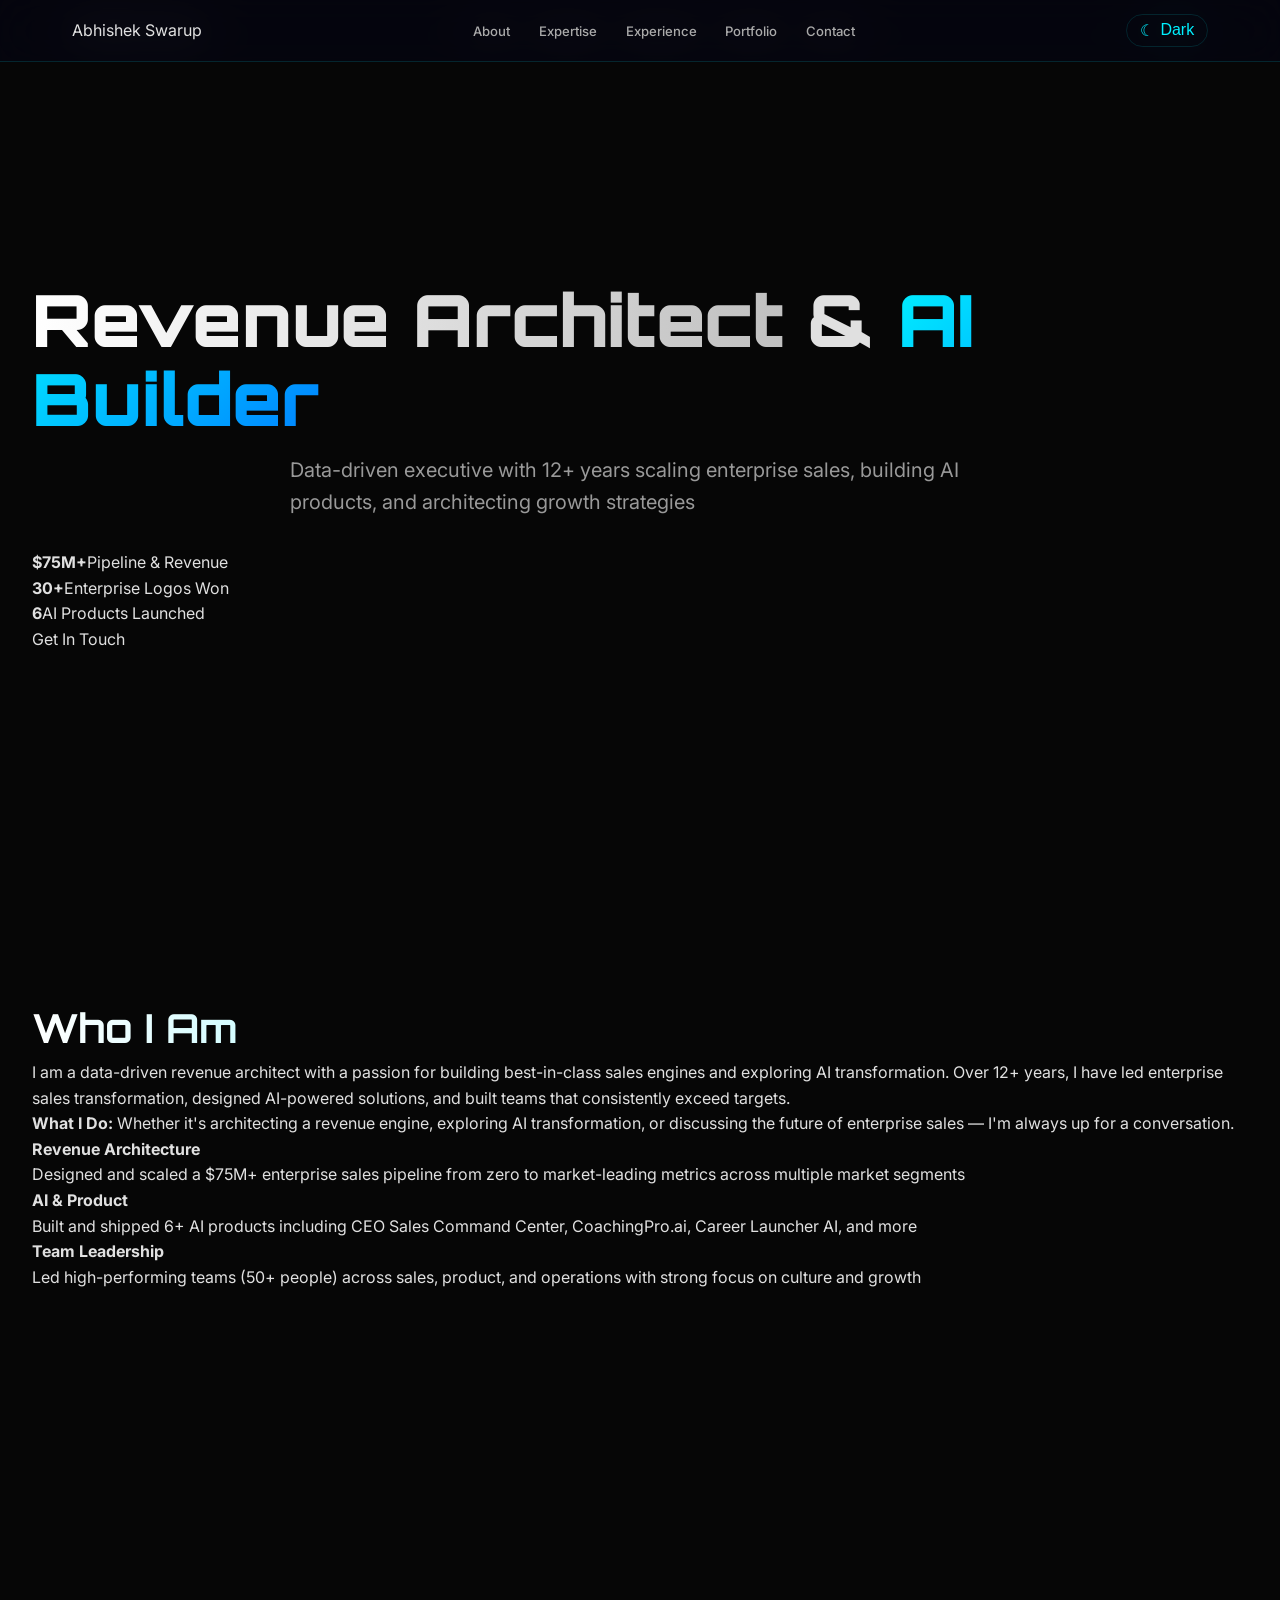
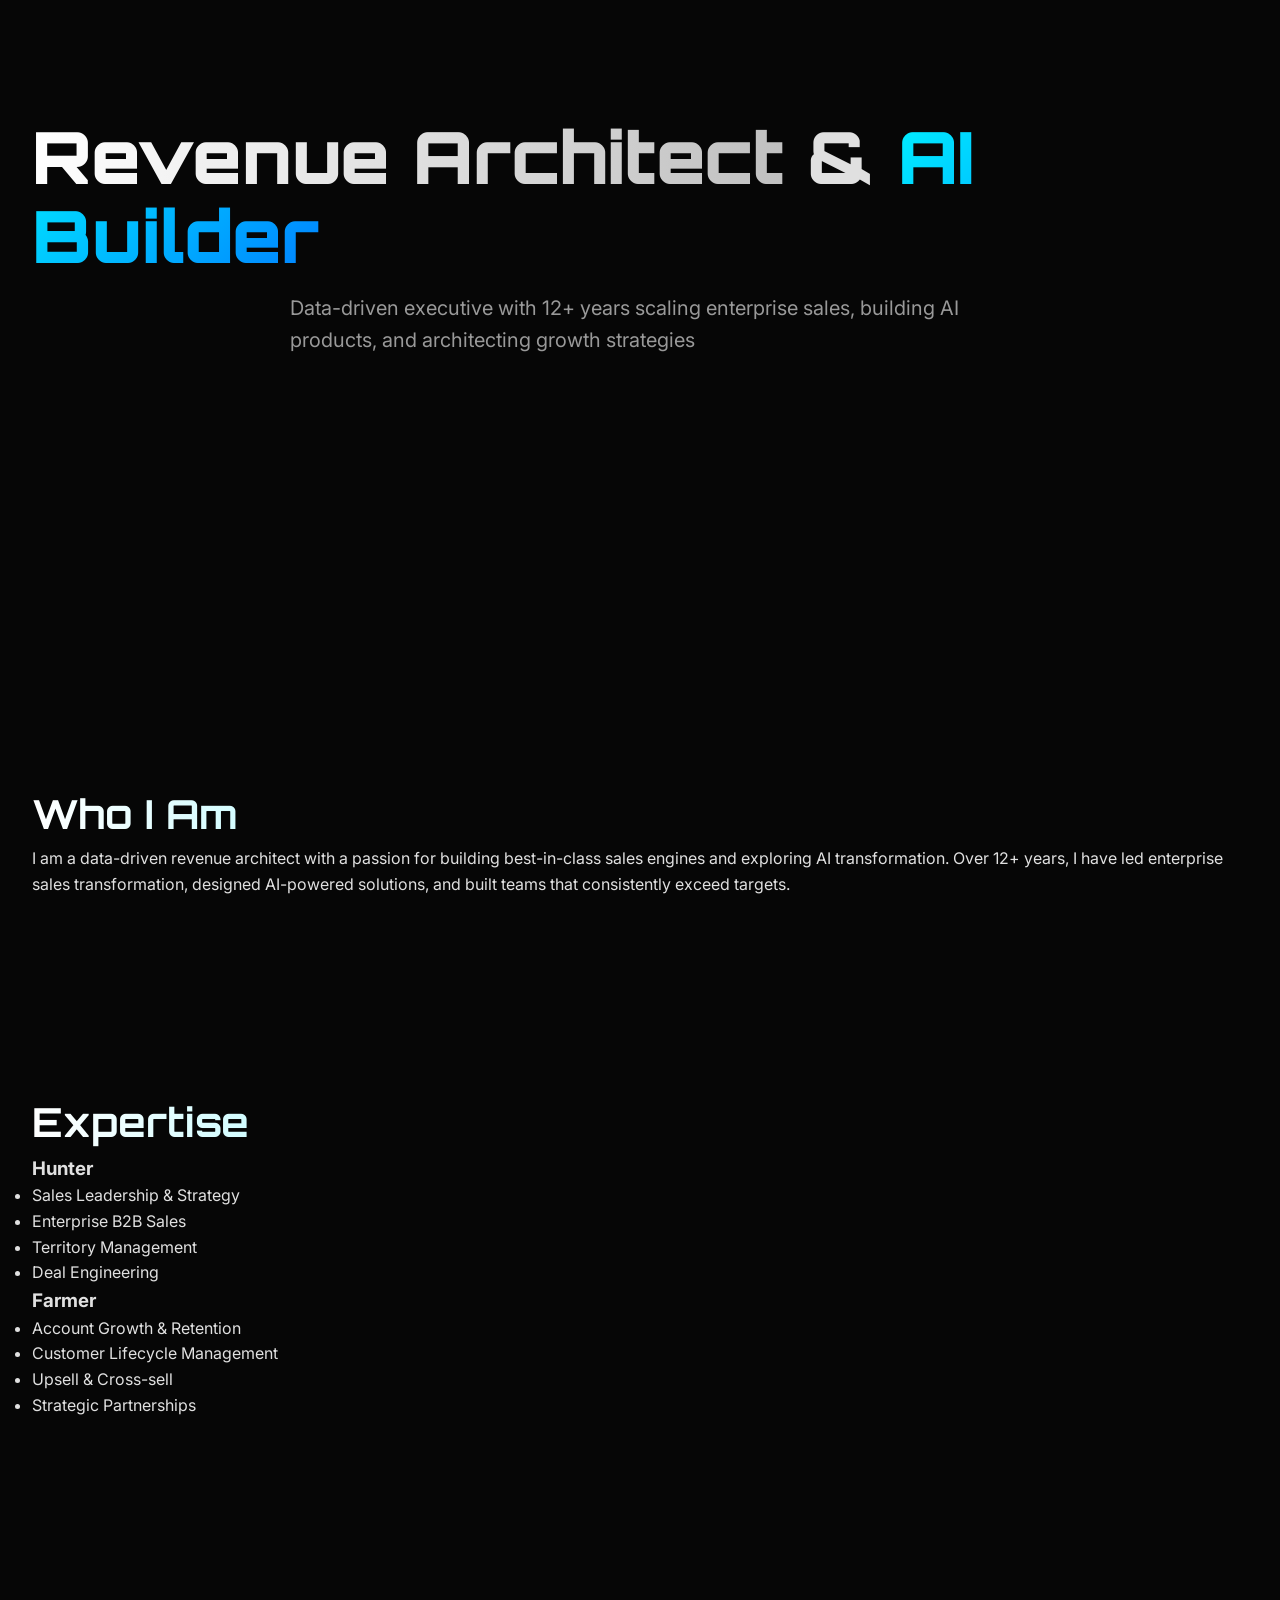
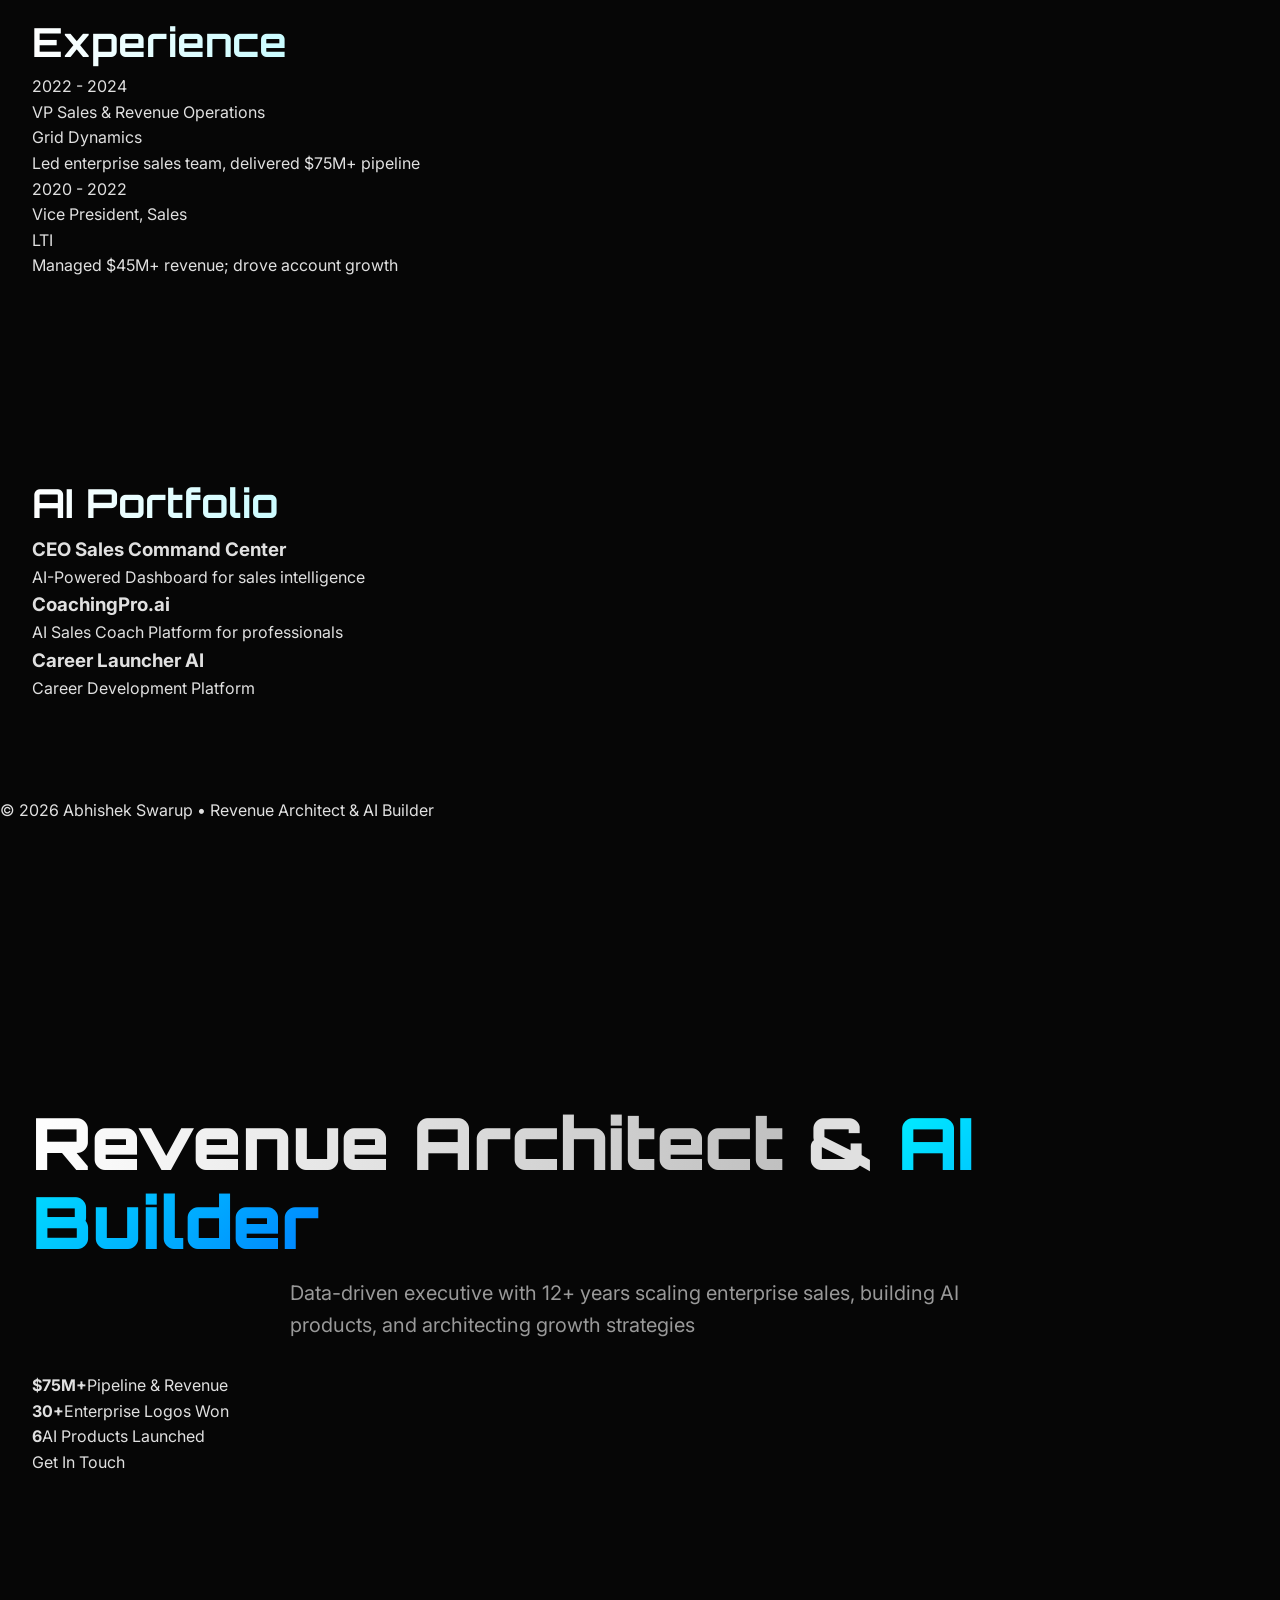
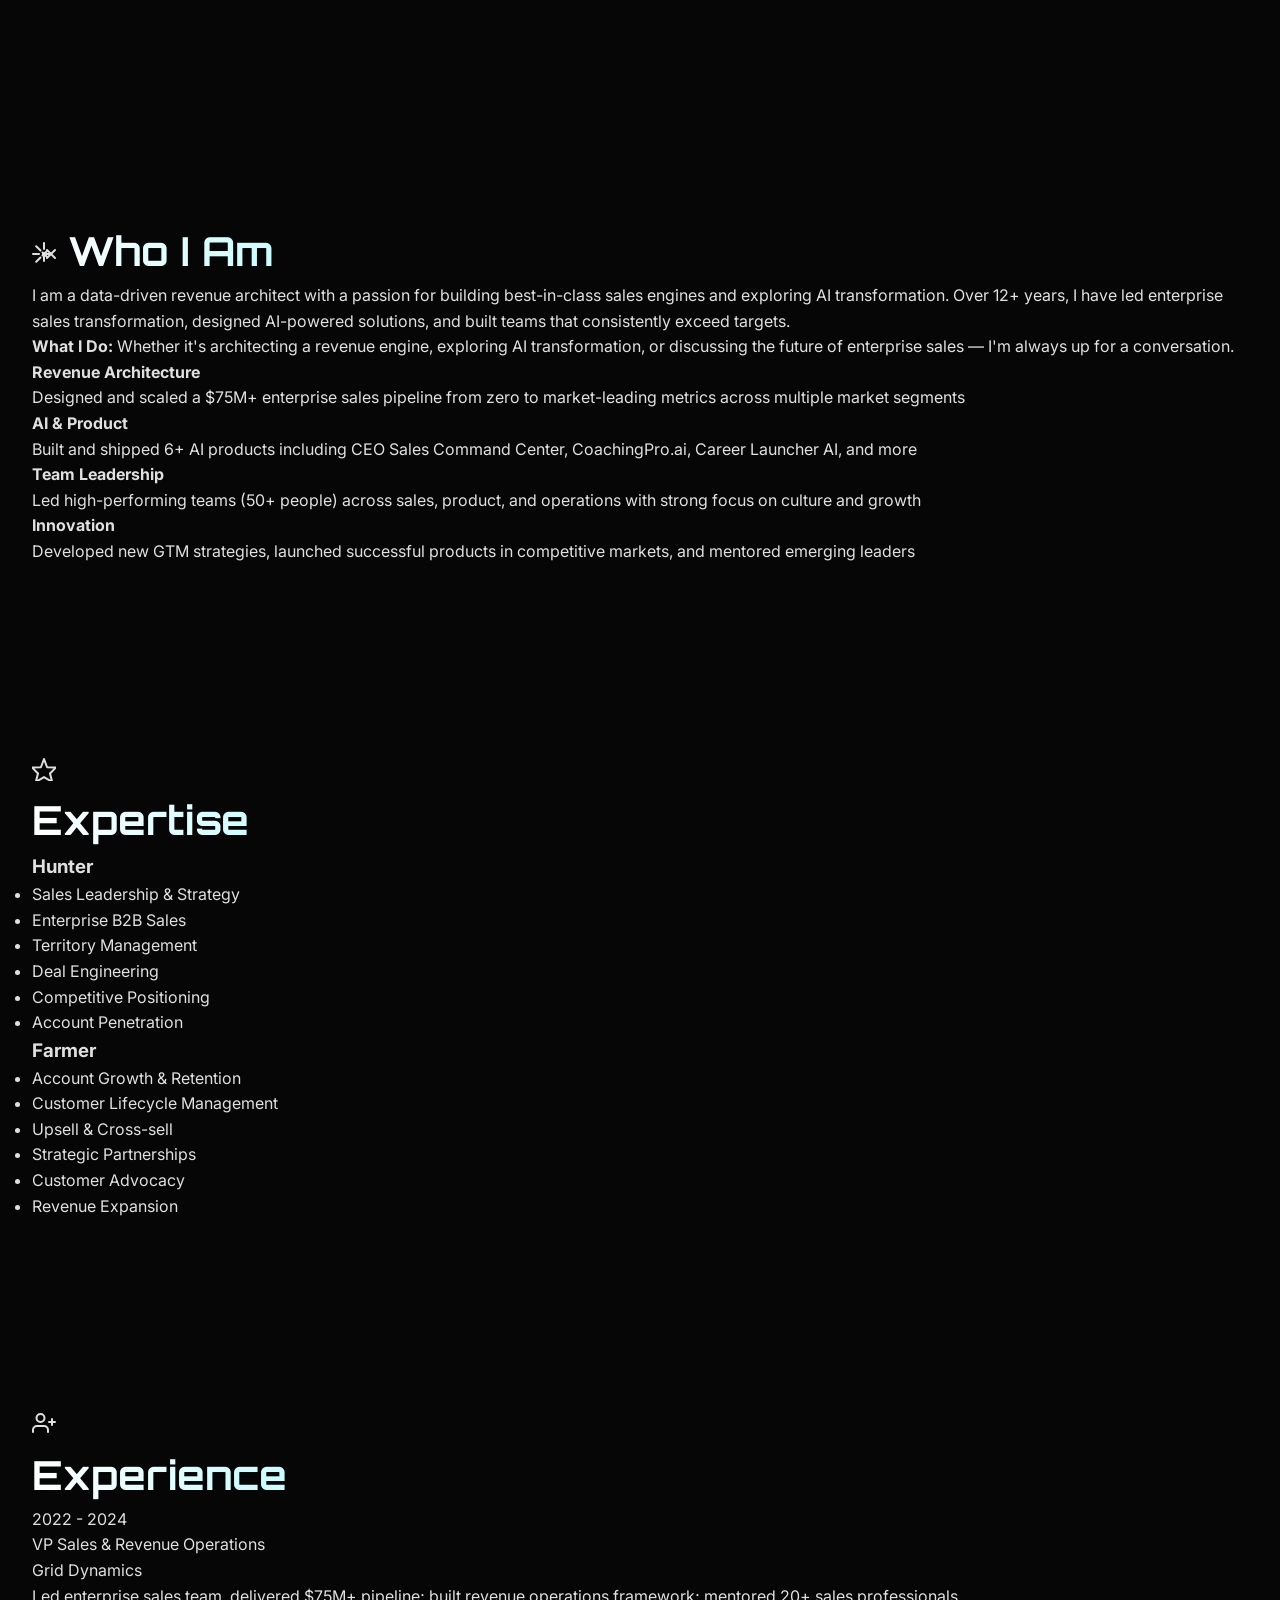
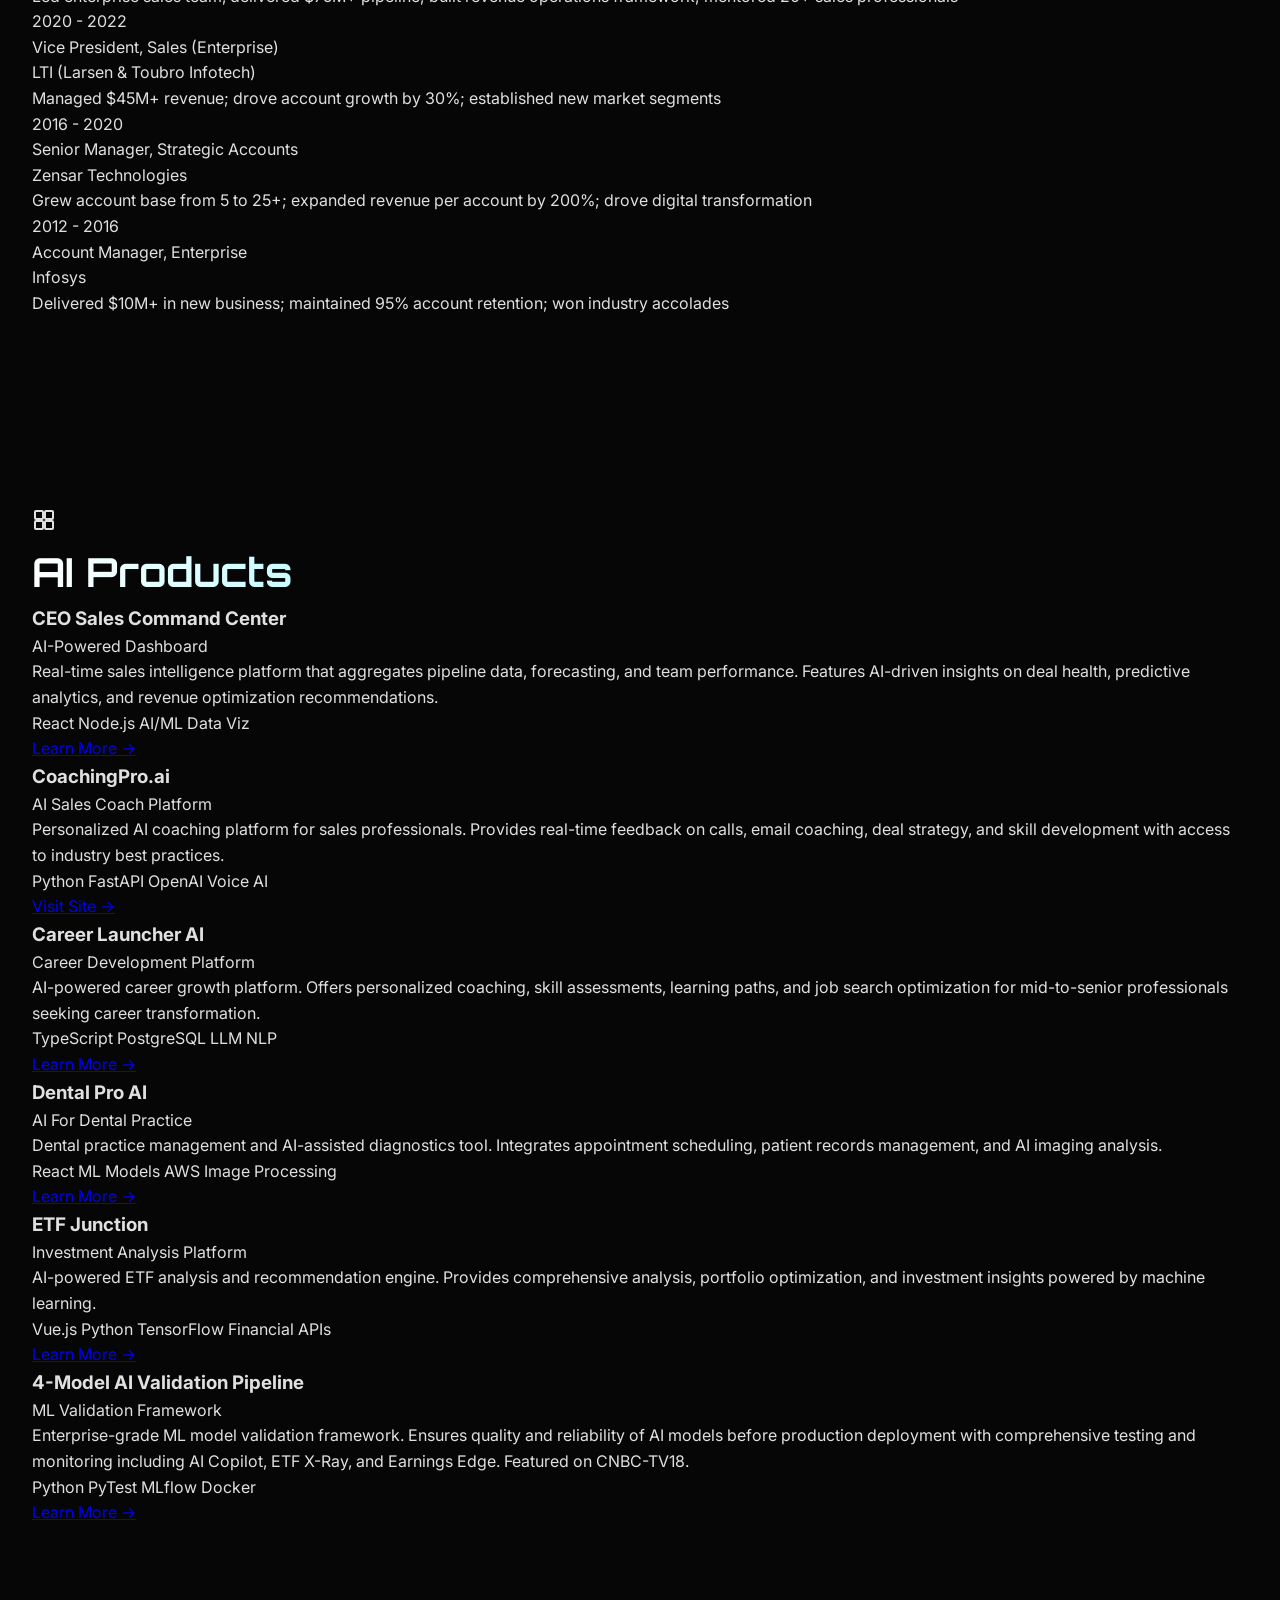
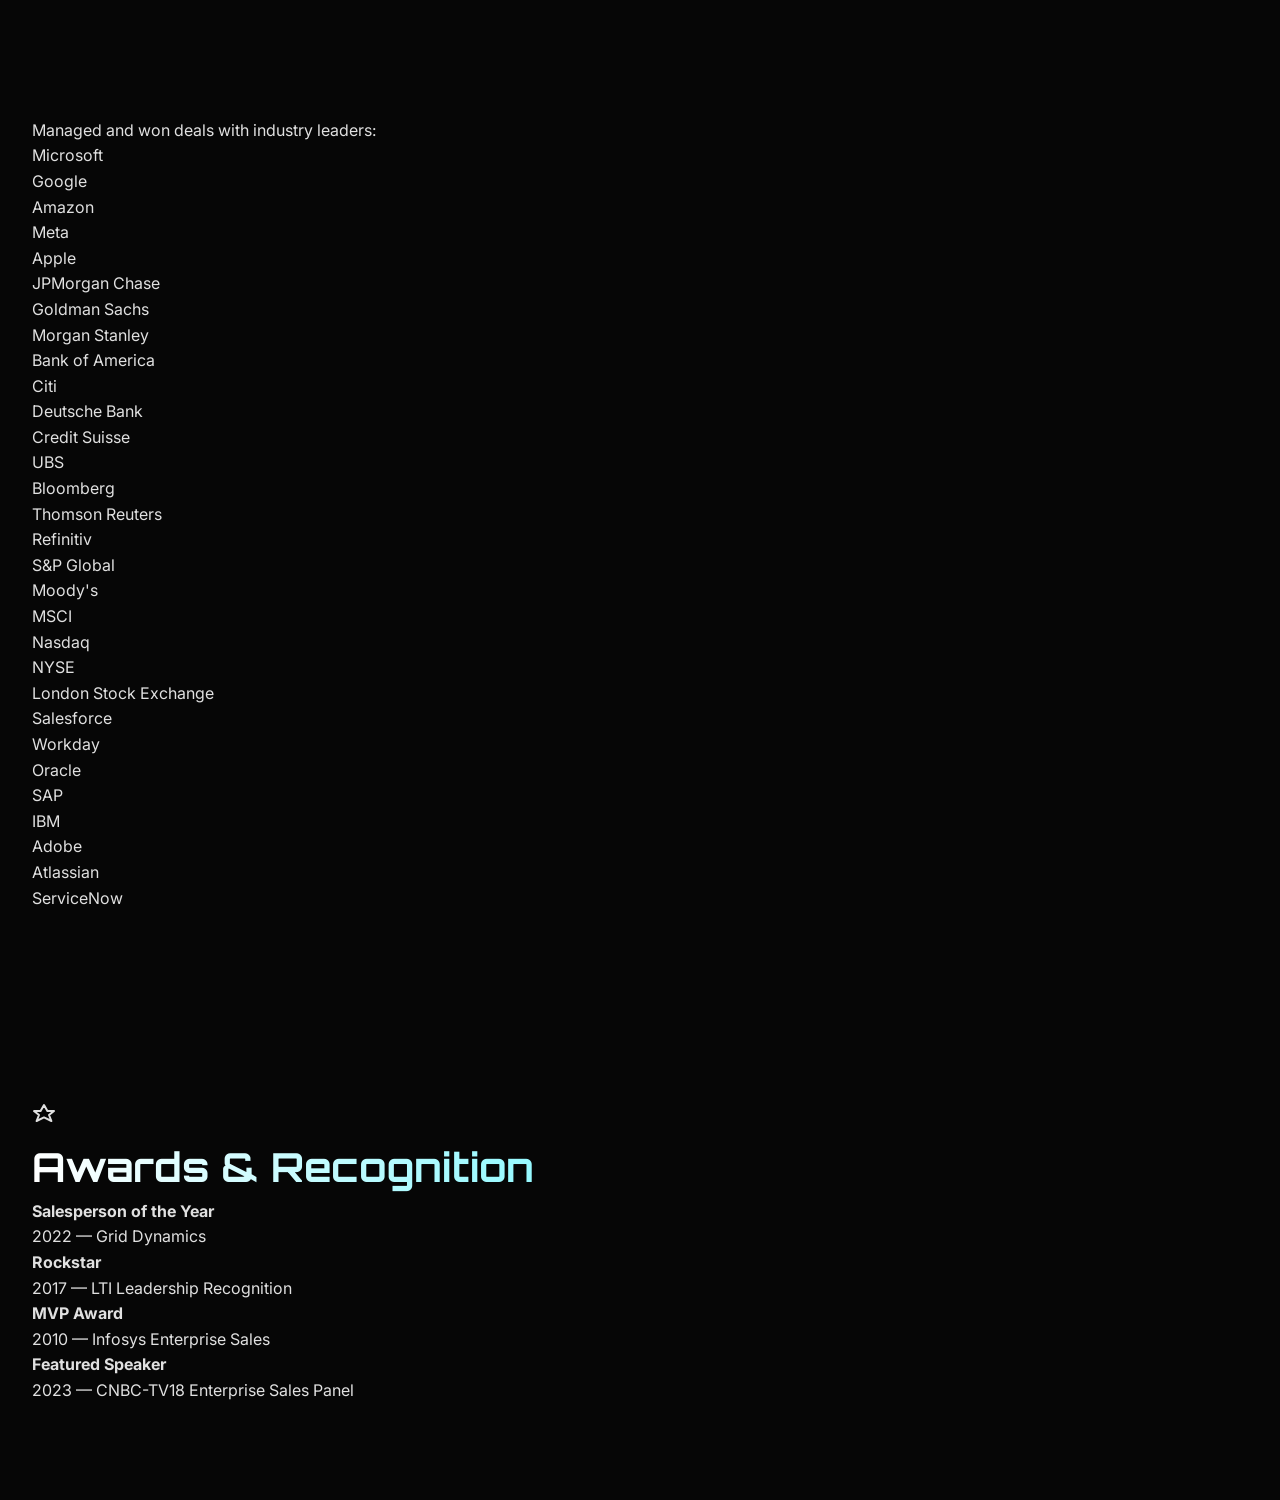
==== index.html @ 05a928b1 "Add portfolio homepage with responsive design and AI products showcase" ====
<!DOCTYPE html>
<html lang="en">
<head>
<meta charset="UTF-8">
<meta name="viewport" content="width=device-width, initial-scale=1.0">
<title>Abhishek Swarup — Revenue Architect & AI Builder</title>
<link href="https://fonts.googleapis.com/css2?family=Orbitron:wght@400;500;600;700;800;900&family=Inter:wght@300;400;500;600;700&family=JetBrains+Mono:wght@400;500&display=swap" rel="stylesheet">
<style>
/* ==================== RESET & BASE ==================== */
*,*::before,*::after{margin:0;padding:0;box-sizing:border-box}
:root{
  --cyan:#00f0ff;--magenta:#ff00e5;--gold:#ffd700;--lime:#39ff14;
  --dark:#060606;--card:#0c0c1a;--glass:rgba(12,12,26,.65);
  --border:rgba(0,240,255,.12);
  --grad-cyan:linear-gradient(135deg,#00f0ff,#0080ff);
  --grad-magenta:linear-gradient(135deg,#ff00e5,#8b00ff);
  --grad-gold:linear-gradient(135deg,#ffd700,#ff8c00);
}
html{scroll-behavior:smooth;font-size:16px}
body{font-family:'Inter',sans-serif;background:var(--dark);color:#e0e0e0;overflow-x:hidden;line-height:1.6;transition:background .4s,color .4s}

/* ==================== LIGHT THEME ==================== */
body.light{
  --dark:#f5f6fa;--card:#ffffff;--glass:rgba(255,255,255,.75);
  --border:rgba(0,100,180,.12);
  --cyan:#0070cc;--magenta:#b800a0;--gold:#cc8c00;
  --grad-cyan:linear-gradient(135deg,#0070cc,#004499);
  --grad-magenta:linear-gradient(135deg,#b800a0,#6600aa);
  --grad-gold:linear-gradient(135deg,#cc8c00,#cc5500);
  color:#2a2a3a;
}
</style>
</head>
<body>
<div id="particles-canvas"></div>
<nav>
<div class="nav-inner">
<div class="nav-brand">Abhishek Swarup</div>
<ul class="nav-links">
<li><a href="#about">About</a></li>
<li><a href="#expertise">Expertise</a></li>
<li><a href="#experience">Experience</a></li>
<li><a href="#portfolio">Portfolio</a></li>
<li><a href="#contact">Contact</a></li>
</ul>
<button class="theme-toggle" onclick="toggleTheme()">
<span id="themeIcon">&#9790;</span>
<span id="themeLabel" class="toggle-label">Dark</span>
</button>
</div>
</nav>

<section class="hero">
<div class="hero-content">
<h1><span class="line1">Revenue Architect</span> <span class="amp">&</span> <span class="line2">AI Builder</span></h1>
<p class="hero-sub">Data-driven executive with 12+ years scaling enterprise sales, building AI products, and architecting growth strategies</p>
<div class="hero-stat">
<div><strong>$75M+</strong><span class="label">Pipeline & Revenue</span></div>
<div><strong>30+</strong><span class="label">Enterprise Logos Won</span></div>
<div><strong>6</strong><span class="label">AI Products Launched</span></div>
</div>
<div class="hero-badge">Get In Touch</div>
</div>
<div class="hero-bg"></div>
<div class="hero-grid"></div>
<canvas id="particles-canvas" style="display:block;"></canvas>
</section>

<section id="about" class="s-about">
<div class="fw-container mx-auto px-4">
<div class="about-split">
<div>
<h2 class="section-title">Who I Am</h2>
<div class="about-text">
<p>I am a data-driven revenue architect with a passion for building best-in-class sales engines and exploring AI transformation. Over 12+ years, I have led enterprise sales transformation, designed AI-powered solutions, and built teams that consistently exceed targets.</p>
<p><strong>What I Do:</strong> Whether it's architecting a revenue engine, exploring AI transformation, or discussing the future of enterprise sales — I'm always up for a conversation.</p>
</div>
</div>
<div>
<div class="highlights">
<div class="highlight-card">
<h4>Revenue Architecture</h4>
<p>Designed and scaled a $75M+ enterprise sales pipeline from zero to market-leading metrics across multiple market segments</p>
</div>
<div class="highlight-card">
<h4>AI & Product</h4>
<p>Built and shipped 6+ AI products including CEO Sales Command Center, CoachingPro.ai, Career Launcher AI, and more</p>
</div>
<div class="highlight-card">
<h4>Team Leadership</h4>
<p>Led high-performing teams (50+ people) across sales, product, and operations with strong focus on culture and growth</p>
</div>
</div>
</div>
</div>
</div>
</section><!DOCTYPE html>
<html lang="en">
<head>
<meta charset="UTF-8">
<meta name="viewport" content="width=device-width, initial-scale=1.0">
<title>Abhishek Swarup — Revenue Architect & AI Builder</title>
<link href="https://fonts.googleapis.com/css2?family=Orbitron:wght@400;500;600;700;800;900&family=Inter:wght@300;400;500;600;700&family=JetBrains+Mono:wght@400;500&display=swap" rel="stylesheet">
<style>
/* ============ RESET & BASE ============ */
*,*::before,*::after{margin:0;padding:0;box-sizing:border-box}
:root{
  --cyan:#00f0ff;--magenta:#ff00e5;--gold:#ffd700;--lime:#39ff14;
  --dark:#06060e;--card:#0c0c1a;--glass:rgba(12,12,26,.65);
  --border:rgba(0,240,255,.12);
  --grad-cyan:linear-gradient(135deg,#00f0ff,#0080ff);
  --grad-magenta:linear-gradient(135deg,#ff00e5,#8b00ff);
  --grad-gold:linear-gradient(135deg,#ffd700,#ff8c00);
}
html{scroll-behavior:smooth;font-size:16px}
body{font-family:'Inter',sans-serif;background:var(--dark);color:#e0e0e0;overflow-x:hidden;line-height:1.6;transition:background .4s,color .4s}

/* ============ LIGHT THEME ============ */
body.light{
  --dark:#f5f6fa;--card:#ffffff;--glass:rgba(255,255,255,.75);
  --border:rgba(0,100,180,.12);
  --cyan:#0070cc;--magenta:#b800a0;--gold:#cc8c00;
  --grad-cyan:linear-gradient(135deg,#0070cc,#004499);
  --grad-magenta:linear-gradient(135deg,#b800a0,#6600aa);
  --grad-gold:linear-gradient(135deg,#cc8c00,#cc5500);
  color:#2a2a3a;
}
/* -- Nav -- */
body.light nav{background:rgba(245,246,250,.88);border-bottom-color:rgba(0,80,160,.1)}
body.light nav .nav-links a{color:#555}
body.light nav .nav-links a:hover,body.light nav .nav-links a.active{color:#004499;text-shadow:none}
body.light nav .nav-links a::after{background:#004499}
body.light nav .nav-links{background:rgba(245,246,250,.97)}
body.light .hamburger span{background:var(--cyan)}
/* -- Hero -- */
body.light .hero h1 .line1{background:linear-gradient(90deg,#1a1a2e,#333);-webkit-background-clip:text;-webkit-text-fill-color:transparent}
body.light .hero-sub{color:#555}
body.light .hero-stat .label{color:#666}
body.light .hero-badge{border-color:#004499;color:#004499;box-shadow:none;animation:none}
/* -- Section globals -- */
body.light .section-title{background:linear-gradient(90deg,#1a1a2e,var(--cyan));-webkit-background-clip:text;-webkit-text-fill-color:transparent}
body.light .section-tag{color:#004499}
body.light .section-desc{color:#555}
/* -- About -- */
body.light .about-text p{color:#444}
body.light .about-text strong{color:#1a1a2e}
body.light .highlight-card{background:rgba(255,255,255,.85);border-color:rgba(0,80,160,.1)}
body.light .highlight-card:hover{border-color:#0070cc;box-shadow:0 4px 20px rgba(0,112,204,.1)}
body.light .highlight-card h4{color:#1a1a2e}
body.light .highlight-card p{color:#555}
/* -- Dual cards (Hunt/Farm) -- */
body.light .dual-card{background:rgba(255,255,255,.85);border-color:rgba(0,80,160,.1)}
body.light .dual-card:hover{border-color:rgba(0,112,204,.3);box-shadow:0 8px 30px rgba(0,112,204,.08)}
body.light .dual-card li{color:#444}
body.light .dual-card.hunt li::before{background:#0070cc;box-shadow:0 0 6px rgba(0,112,204,.4)}
body.light .dual-card.farm li::before{background:#cc8c00;box-shadow:0 0 6px rgba(204,140,0,.4)}
/* -- Timeline -- */
body.light .timeline::before{background:linear-gradient(to bottom,#0070cc,#b800a0,#cc8c00)}
body.light .timeline-item::before{border-color:#0070cc;background:#f5f6fa;box-shadow:0 0 8px rgba(0,112,204,.2)}
body.light .timeline-item.active::before{background:#0070cc;box-shadow:0 0 12px rgba(0,112,204,.4)}
body.light .timeline-year{color:#004499}
body.light .timeline-role{color:#1a1a2e}
body.light .timeline-company{color:#996600}
body.light .timeline-desc{color:#555}
body.light .chip{background:rgba(0,112,204,.06);border-color:rgba(0,112,204,.15);color:#004499}
/* -- Portfolio cards -- */
body.light .portfolio-card{background:rgba(255,255,255,.85);border-color:rgba(0,80,160,.1)}
body.light .portfolio-card:hover{border-color:rgba(0,112,204,.35);box-shadow:0 12px 40px rgba(0,112,204,.1)}
body.light .portfolio-card h3{color:#1a1a2e;-webkit-text-fill-color:initial}
body.light .portfolio-card .card-type{color:#004499}
body.light .portfolio-card .card-body p{color:#555}
body.light .card-tech .tag{background:rgba(0,112,204,.06);border-color:rgba(0,112,204,.12);color:#444}
body.light .portfolio-card .card-link{color:#0070cc}
body.light .portfolio-card .card-link:hover{text-shadow:none;color:#004499}
/* -- Logo marquee -- */
body.light .logos-section{background:rgba(0,112,204,.03);border-color:rgba(0,80,160,.08)}
body.light .logo-item{color:#555;border-color:rgba(0,0,0,.08);background:rgba(0,0,0,.02)}
/* -- Education -- */
body.light .edu-card{background:rgba(255,255,255,.85);border-color:rgba(0,80,160,.1)}
body.light .edu-card:hover{border-color:rgba(0,112,204,.3)}
body.light .edu-card .degree{color:#1a1a2e}
body.light .edu-card .school{color:#004499}
body.light .edu-card .school-sub{color:#666}
body.light .cert-badge{background:rgba(204,140,0,.08);border-color:rgba(204,140,0,.2);color:#996600}
body.light .method-badge{background:rgba(0,112,204,.08);border-color:rgba(0,112,204,.2);color:#004499}
/* -- Awards -- */
body.light .award-card{background:rgba(255,255,255,.85);border-color:rgba(204,140,0,.2)}
body.light .award-card:hover{border-color:rgba(204,140,0,.5);box-shadow:0 4px 25px rgba(204,140,0,.1)}
body.light .award-card h4{color:#996600}
body.light .award-card p{color:#555}
/* -- Contact -- */
body.light .contact-card{background:rgba(255,255,255,.85);border-color:rgba(0,80,160,.1)}
body.light .contact-card:hover{border-color:#0070cc;box-shadow:0 8px 30px rgba(0,112,204,.1)}
body.light .contact-card .c-label{color:#777}
body.light .contact-card .c-value{color:#1a1a2e}
/* -- Footer -- */
body.light footer{border-color:rgba(0,80,160,.08)}
body.light footer p{color:#999}
body.light .scroll-indicator span{color:#999}
.orb{opacity:.035}

/* ============ THEME TOGGLE ============ */
.theme-toggle{background:none;border:1px solid var(--border);border-radius:50px;padding:.4rem .8rem;cursor:pointer;font-size:1rem;display:flex;align-items:center;gap:.4rem;transition:all .3s;color:var(--cyan)}
.theme-toggle:hover{border-color:var(--cyan);box-shadow:0 0 15px rgba(0,240,255,.15)}

#particles-canvas{position:fixed;inset:0;z-index:0;pointer-events:none}
nav{position:fixed;top:0;left:0;right:0;z-index:1000;backdrop-filter:blur(20px);background:rgba(6,6,14,.8);border-bottom:1px solid var(--border);transition:all .3s}
nav .nav-inner{max-width:1200px;margin:0 auto;padding:.85rem 2rem;display:flex;align-items:center;justify-content:space-between}
nav .logo{font-family:'Orbitron',sans-serif;font-weight:700;background:var(--grad-cyan);-webkit-background-clip:text;-webkit-text-fill-color:transparent}
nav .nav-links{display:flex;gap:1.8rem;list-style:none}
nav .nav-links a{color:#aaa;text-decoration:none;font-size:.82rem;font-weight:500;transition:color .3s;position:relative}
nav .nav-links a:hover,nav .nav-links a.active{color:var(--cyan);text-shadow:0 0 20px rgba(0,240,255,.4)}
.hero{position:relative;min-height:100vh;display:flex;align-items:center;justify-content:center;overflow:hidden;padding:6rem 2rem 4rem}
.hero h1{font-family:'Orbitron',sans-serif;font-size:clamp(2.2rem,6vw,4.5rem);font-weight:900;line-height:1.1;margin-bottom:1rem}
.hero h1 .line1{background:linear-gradient(90deg,#fff,#c0c0c0);-webkit-background-clip:text;-webkit-text-fill-color:transparent}
.hero h1 .line2{background:var(--grad-cyan);-webkit-background-clip:text;-webkit-text-fill-color:transparent}
.hero-sub{font-size:clamp(1rem,2vw,1.25rem);color:#999;max-width:700px;margin:0 auto 2rem}
section{position:relative;z-index:2;padding:6rem 2rem}
.section-title{font-family:'Orbitron',sans-serif;font-size:clamp(1.6rem,4vw,2.5rem);font-weight:700;background:linear-gradient(90deg,#fff,var(--cyan));-webkit-background-clip:text;-webkit-text-fill-color:transparent}
</style>
</head>
<body>
<div id="particles-canvas"></div>
<nav><div class="nav-inner"><div class="nav-brand">Abhishek Swarup</div><ul class="nav-links"><li><a href="#about">About</a></li><li><a href="#expertise">Expertise</a></li><li><a href="#experience">Experience</a></li><li><a href="#portfolio">Portfolio</a></li><li><a href="#contact">Contact</a></li></ul><button class="theme-toggle" onclick="toggleTheme()"><span id="themeIcon">&#9790;</span><span id="themeLabel" class="toggle-label">Dark</span></button></div></nav>
<section class="hero"><div class="hero-content"><h1><span class="line1">Revenue Architect</span> <span class="amp">&</span> <span class="line2">AI Builder</span></h1><p class="hero-sub">Data-driven executive with 12+ years scaling enterprise sales, building AI products, and architecting growth strategies</p></div></section>
<section id="about" class="s-about"><div class="fw-container mx-auto px-4"><h2 class="section-title">Who I Am</h2><p>I am a data-driven revenue architect with a passion for building best-in-class sales engines and exploring AI transformation. Over 12+ years, I have led enterprise sales transformation, designed AI-powered solutions, and built teams that consistently exceed targets.</p></div></section>
<section id="expertise" class="s-expertise"><div class="fw-container mx-auto px-4"><h2 class="section-title">Expertise</h2><div class="expertise-grid"><div class="expertise-card"><h3>Hunter</h3><ul><li>Sales Leadership & Strategy</li><li>Enterprise B2B Sales</li><li>Territory Management</li><li>Deal Engineering</li></ul></div><div class="expertise-card"><h3>Farmer</h3><ul><li>Account Growth & Retention</li><li>Customer Lifecycle Management</li><li>Upsell & Cross-sell</li><li>Strategic Partnerships</li></ul></div></div></div></section>
<section id="experience" class="s-experience"><div class="fw-container mx-auto px-4"><h2 class="section-title">Experience</h2><div class="timeline"><div class="timeline-item"><div class="timeline-year">2022 - 2024</div><div class="timeline-role">VP Sales & Revenue Operations</div><div class="timeline-company">Grid Dynamics</div><div class="timeline-desc">Led enterprise sales team, delivered $75M+ pipeline</div></div><div class="timeline-item"><div class="timeline-year">2020 - 2022</div><div class="timeline-role">Vice President, Sales</div><div class="timeline-company">LTI</div><div class="timeline-desc">Managed $45M+ revenue; drove account growth</div></div></div></div></section>
<section id="portfolio" class="s-portfolio"><div class="fw-container mx-auto px-4"><h2 class="section-title">AI Portfolio</h2><div class="portfolio-grid"><div class="portfolio-card"><h3>CEO Sales Command Center</h3><p>AI-Powered Dashboard for sales intelligence</p></div><div class="portfolio-card"><h3>CoachingPro.ai</h3><p>AI Sales Coach Platform for professionals</p></div><div class="portfolio-card"><h3>Career Launcher AI</h3><p>Career Development Platform</p></div></div></div></section>
<footer class="s-footer"><p>&copy; 2026 Abhishek Swarup &bull; Revenue Architect & AI Builder</p></footer>
</body>
</html><!DOCTYPE html>
<html lang="en">
<head>
<meta charset="UTF-8">
<meta name="viewport" content="width=device-width, initial-scale=1.0">
<title>Abhishek Swarup — Revenue Architect & AI Builder</title>
<link href="https://fonts.googleapis.com/css2?family=Orbitron:wght@400;500;600;700;800;900&family=Inter:wght@300;400;500;600;700&family=JetBrains+Mono:wght@400;500&display=swap" rel="stylesheet">
<style>
/* ==================== RESET & BASE ==================== */
*,*::before,*::after{margin:0;padding:0;box-sizing:border-box}
:root{
  --cyan:#00f0ff;--magenta:#ff00e5;--gold:#ffd700;--lime:#39ff14;
  --dark:#060606;--card:#0c0c1a;--glass:rgba(12,12,26,.65);
  --border:rgba(0,240,255,.12);
  --grad-cyan:linear-gradient(135deg,#00f0ff,#0080ff);
  --grad-magenta:linear-gradient(135deg,#ff00e5,#8b00ff);
  --grad-gold:linear-gradient(135deg,#ffd700,#ff8c00);
}
html{scroll-behavior:smooth;font-size:16px}
body{font-family:'Inter',sans-serif;background:var(--dark);color:#e0e0e0;overflow-x:hidden;line-height:1.6;transition:background .4s,color .4s}

/* ==================== LIGHT THEME ==================== */
body.light{
  --dark:#f5f6fa;--card:#ffffff;--glass:rgba(255,255,255,.75);
  --border:rgba(0,100,180,.12);
  --cyan:#0070cc;--magenta:#b800a0;--gold:#cc8c00;
  --grad-cyan:linear-gradient(135deg,#0070cc,#004499);
  --grad-magenta:linear-gradient(135deg,#b800a0,#6600aa);
  --grad-gold:linear-gradient(135deg,#cc8c00,#cc5500);
  color:#2a2a3a;
}
</style>
</head>
<body>
<div id="particles-canvas"></div>
<nav>
<div class="nav-inner">
<div class="nav-brand">Abhishek Swarup</div>
<ul class="nav-links">
<li><a href="#about">About</a></li>
<li><a href="#expertise">Expertise</a></li>
<li><a href="#experience">Experience</a></li>
<li><a href="#portfolio">Portfolio</a></li>
<li><a href="#contact">Contact</a></li>
</ul>
<button class="theme-toggle" onclick="toggleTheme()">
<span id="themeIcon">&#9790;</span>
<span id="themeLabel" class="toggle-label">Dark</span>
</button>
</div>
</nav>

<section class="hero">
<div class="hero-content">
<h1><span class="line1">Revenue Architect</span> <span class="amp">&</span> <span class="line2">AI Builder</span></h1>
<p class="hero-sub">Data-driven executive with 12+ years scaling enterprise sales, building AI products, and architecting growth strategies</p>
<div class="hero-stat">
<div><strong>$75M+</strong><span class="label">Pipeline & Revenue</span></div>
<div><strong>30+</strong><span class="label">Enterprise Logos Won</span></div>
<div><strong>6</strong><span class="label">AI Products Launched</span></div>
</div>
<div class="hero-badge">Get In Touch</div>
</div>
<div class="hero-bg"></div>
<div class="hero-grid"></div>
<canvas id="particles-canvas" style="display:block;"></canvas>
</section>

<section id="about" class="s-about">
<div class="fw-container mx-auto px-4">
<div class="about-split">
<div>
<h2 class="section-title"><svg class="icon" width="24" height="24" viewBox="0 0 24 24" fill="none" stroke="currentColor" stroke-width="2" stroke-linecap="round" stroke-linejoin="round"><circle cx="12" cy="12" r="1"></circle><path d="M12 1v6m0 6v6M4.22 4.22l4.24 4.24m2.12 2.12l4.24 4.24M1 12h6m6 0h6M4.22 19.78l4.24-4.24m2.12-2.12l4.24-4.24M19 12l-4-4m4 4l-4 4m4-4l4-4m-4 4l4 4"></path></svg> Who I Am</h2>
<div class="about-text">
<p>I am a data-driven revenue architect with a passion for building best-in-class sales engines and exploring AI transformation. Over 12+ years, I have led enterprise sales transformation, designed AI-powered solutions, and built teams that consistently exceed targets.</p>
<p><strong>What I Do:</strong> Whether it's architecting a revenue engine, exploring AI transformation, or discussing the future of enterprise sales — I'm always up for a conversation.</p>
</div>
</div>
<div>
<div class="highlights">
<div class="highlight-card">
<h4>Revenue Architecture</h4>
<p>Designed and scaled a $75M+ enterprise sales pipeline from zero to market-leading metrics across multiple market segments</p>
</div>
<div class="highlight-card">
<h4>AI & Product</h4>
<p>Built and shipped 6+ AI products including CEO Sales Command Center, CoachingPro.ai, Career Launcher AI, and more</p>
</div>
<div class="highlight-card">
<h4>Team Leadership</h4>
<p>Led high-performing teams (50+ people) across sales, product, and operations with strong focus on culture and growth</p>
</div>
<div class="highlight-card">
<h4>Innovation</h4>
<p>Developed new GTM strategies, launched successful products in competitive markets, and mentored emerging leaders</p>
</div>
</div>
</div>
</div>
</div>
</section>

<section id="expertise" class="s-expertise">
<div class="fw-container mx-auto px-4">
<div class="section-title-container">
<svg class="icon" width="24" height="24" viewBox="0 0 24 24" fill="none" stroke="currentColor" stroke-width="2" stroke-linecap="round" stroke-linejoin="round"><polygon points="12 2 15.09 10.26 24 10.46 18 16.46 20.19 24.92 12 20.13 3.81 24.92 6 16.46 0 10.46 8.91 10.26 12 2"></polygon></svg>
<h2 class="section-title">Expertise</h2>
</div>
<div class="dual-cards">
<div class="dual-card hunter">
<h3>Hunter</h3>
<ul>
<li>Sales Leadership & Strategy</li>
<li>Enterprise B2B Sales</li>
<li>Territory Management</li>
<li>Deal Engineering</li>
<li>Competitive Positioning</li>
<li>Account Penetration</li>
</ul>
</div>
<div class="dual-card farmer">
<h3>Farmer</h3>
<ul>
<li>Account Growth & Retention</li>
<li>Customer Lifecycle Management</li>
<li>Upsell & Cross-sell</li>
<li>Strategic Partnerships</li>
<li>Customer Advocacy</li>
<li>Revenue Expansion</li>
</ul>
</div>
</div>
</div>
</section>

<section id="experience" class="s-experience">
<div class="fw-container mx-auto px-4">
<div class="section-title-container">
<svg class="icon" width="24" height="24" viewBox="0 0 24 24" fill="none" stroke="currentColor" stroke-width="2" stroke-linecap="round" stroke-linejoin="round"><path d="M16 21v-2a4 4 0 0 0-4-4H5a4 4 0 0 0-4 4v2"></path><circle cx="8.5" cy="7" r="4"></circle><path d="M20 8v6M23 11h-6"></path></svg>
<h2 class="section-title">Experience</h2>
</div>
<div class="timeline">
<div class="timeline-item active">
<div class="timeline-year">2022 - 2024</div>
<div class="timeline-role">VP Sales & Revenue Operations</div>
<div class="timeline-company">Grid Dynamics</div>
<div class="timeline-desc">Led enterprise sales team, delivered $75M+ pipeline; built revenue operations framework; mentored 20+ sales professionals</div>
</div>
<div class="timeline-item">
<div class="timeline-year">2020 - 2022</div>
<div class="timeline-role">Vice President, Sales (Enterprise)</div>
<div class="timeline-company">LTI (Larsen & Toubro Infotech)</div>
<div class="timeline-desc">Managed $45M+ revenue; drove account growth by 30%; established new market segments</div>
</div>
<div class="timeline-item">
<div class="timeline-year">2016 - 2020</div>
<div class="timeline-role">Senior Manager, Strategic Accounts</div>
<div class="timeline-company">Zensar Technologies</div>
<div class="timeline-desc">Grew account base from 5 to 25+; expanded revenue per account by 200%; drove digital transformation</div>
</div>
<div class="timeline-item">
<div class="timeline-year">2012 - 2016</div>
<div class="timeline-role">Account Manager, Enterprise</div>
<div class="timeline-company">Infosys</div>
<div class="timeline-desc">Delivered $10M+ in new business; maintained 95% account retention; won industry accolades</div>
</div>
</div>
</div>
</section>

<section id="portfolio" class="s-portfolio">
<div class="fw-container mx-auto px-4">
<div class="section-title-container">
<svg class="icon" width="24" height="24" viewBox="0 0 24 24" fill="none" stroke="currentColor" stroke-width="2" stroke-linecap="round" stroke-linejoin="round"><rect width="8" height="8" x="3" y="3" rx="1"></rect><rect width="8" height="8" x="13" y="3" rx="1"></rect><rect width="8" height="8" x="3" y="13" rx="1"></rect><rect width="8" height="8" x="13" y="13" rx="1"></rect></svg>
<h2 class="section-title">AI Products</h2>
</div>
<div class="portfolio-grid">
<div class="portfolio-card">
<h3>CEO Sales Command Center</h3>
<p class="card-type">AI-Powered Dashboard</p>
<div class="card-body">
<p>Real-time sales intelligence platform that aggregates pipeline data, forecasting, and team performance. Features AI-driven insights on deal health, predictive analytics, and revenue optimization recommendations.</p>
<div class="card-tech">
<span class="tag">React</span>
<span class="tag">Node.js</span>
<span class="tag">AI/ML</span>
<span class="tag">Data Viz</span>
</div>
</div>
<a href="#" class="card-link">Learn More →</a>
</div>
<div class="portfolio-card">
<h3>CoachingPro.ai</h3>
<p class="card-type">AI Sales Coach Platform</p>
<div class="card-body">
<p>Personalized AI coaching platform for sales professionals. Provides real-time feedback on calls, email coaching, deal strategy, and skill development with access to industry best practices.</p>
<div class="card-tech">
<span class="tag">Python</span>
<span class="tag">FastAPI</span>
<span class="tag">OpenAI</span>
<span class="tag">Voice AI</span>
</div>
</div>
<a href="https://coachingpro.ai" class="card-link">Visit Site →</a>
</div>
<div class="portfolio-card">
<h3>Career Launcher AI</h3>
<p class="card-type">Career Development Platform</p>
<div class="card-body">
<p>AI-powered career growth platform. Offers personalized coaching, skill assessments, learning paths, and job search optimization for mid-to-senior professionals seeking career transformation.</p>
<div class="card-tech">
<span class="tag">TypeScript</span>
<span class="tag">PostgreSQL</span>
<span class="tag">LLM</span>
<span class="tag">NLP</span>
</div>
</div>
<a href="#" class="card-link">Learn More →</a>
</div>
<div class="portfolio-card">
<h3>Dental Pro AI</h3>
<p class="card-type">AI For Dental Practice</p>
<div class="card-body">
<p>Dental practice management and AI-assisted diagnostics tool. Integrates appointment scheduling, patient records management, and AI imaging analysis.</p>
<div class="card-tech">
<span class="tag">React</span>
<span class="tag">ML Models</span>
<span class="tag">AWS</span>
<span class="tag">Image Processing</span>
</div>
</div>
<a href="#" class="card-link">Learn More →</a>
</div>
<div class="portfolio-card">
<h3>ETF Junction</h3>
<p class="card-type">Investment Analysis Platform</p>
<div class="card-body">
<p>AI-powered ETF analysis and recommendation engine. Provides comprehensive analysis, portfolio optimization, and investment insights powered by machine learning.</p>
<div class="card-tech">
<span class="tag">Vue.js</span>
<span class="tag">Python</span>
<span class="tag">TensorFlow</span>
<span class="tag">Financial APIs</span>
</div>
</div>
<a href="#" class="card-link">Learn More →</a>
</div>
<div class="portfolio-card">
<h3>4-Model AI Validation Pipeline</h3>
<p class="card-type">ML Validation Framework</p>
<div class="card-body">
<p>Enterprise-grade ML model validation framework. Ensures quality and reliability of AI models before production deployment with comprehensive testing and monitoring including AI Copilot, ETF X-Ray, and Earnings Edge. Featured on CNBC-TV18.</p>
<div class="card-tech">
<span class="tag">Python</span>
<span class="tag">PyTest</span>
<span class="tag">MLflow</span>
<span class="tag">Docker</span>
</div>
</div>
<a href="#" class="card-link">Learn More →</a>
</div>
</div>
</section>

<section class="s-logos">
<div class="fw-container mx-auto px-4">
<p class="section-desc">Managed and won deals with industry leaders:</p>
<div class="logos-marquee">
<div class="logo-item">Microsoft</div>
<div class="logo-item">Google</div>
<div class="logo-item">Amazon</div>
<div class="logo-item">Meta</div>
<div class="logo-item">Apple</div>
<div class="logo-item">JPMorgan Chase</div>
<div class="logo-item">Goldman Sachs</div>
<div class="logo-item">Morgan Stanley</div>
<div class="logo-item">Bank of America</div>
<div class="logo-item">Citi</div>
<div class="logo-item">Deutsche Bank</div>
<div class="logo-item">Credit Suisse</div>
<div class="logo-item">UBS</div>
<div class="logo-item">Bloomberg</div>
<div class="logo-item">Thomson Reuters</div>
<div class="logo-item">Refinitiv</div>
<div class="logo-item">S&P Global</div>
<div class="logo-item">Moody's</div>
<div class="logo-item">MSCI</div>
<div class="logo-item">Nasdaq</div>
<div class="logo-item">NYSE</div>
<div class="logo-item">London Stock Exchange</div>
<div class="logo-item">Salesforce</div>
<div class="logo-item">Workday</div>
<div class="logo-item">Oracle</div>
<div class="logo-item">SAP</div>
<div class="logo-item">IBM</div>
<div class="logo-item">Adobe</div>
<div class="logo-item">Atlassian</div>
<div class="logo-item">ServiceNow</div>
</div>
</div>
</section>

<section id="awards" class="s-awards fw-container mx-auto px-4">
<div class="s-title-container">
<svg class="icon" width="24" height="24" viewBox="0 0 24 24" fill="none" stroke="currentColor" stroke-width="2" stroke-linecap="round" stroke-linejoin="round"><polygon points="12 2 15.41 8 22 8 17 12 19.41 18 12 14.41 4.59 18 7 12 2 8 8.59 8 12 2"></polygon></svg>
<h2 class="section-title">Awards & Recognition</h2>
</div>
<div class="awards-grid">
<div class="award-card">
<h4>Salesperson of the Year</h4>
<p>2022 — Grid Dynamics</p>
</div>
<div class="award-card">
<h4>Rockstar</h4>
<p>2017 — LTI Leadership Recognition</p>
</div>
<div class="award-card">
<h4>MVP Award</h4>
<p>2010 — Infosys Enterprise Sales</p>
</div>
<div class="award-card">
<h4>Featured Speaker</h4>
<p>2023 — CNBC-TV18 Enterprise Sales Panel</p>
</div>
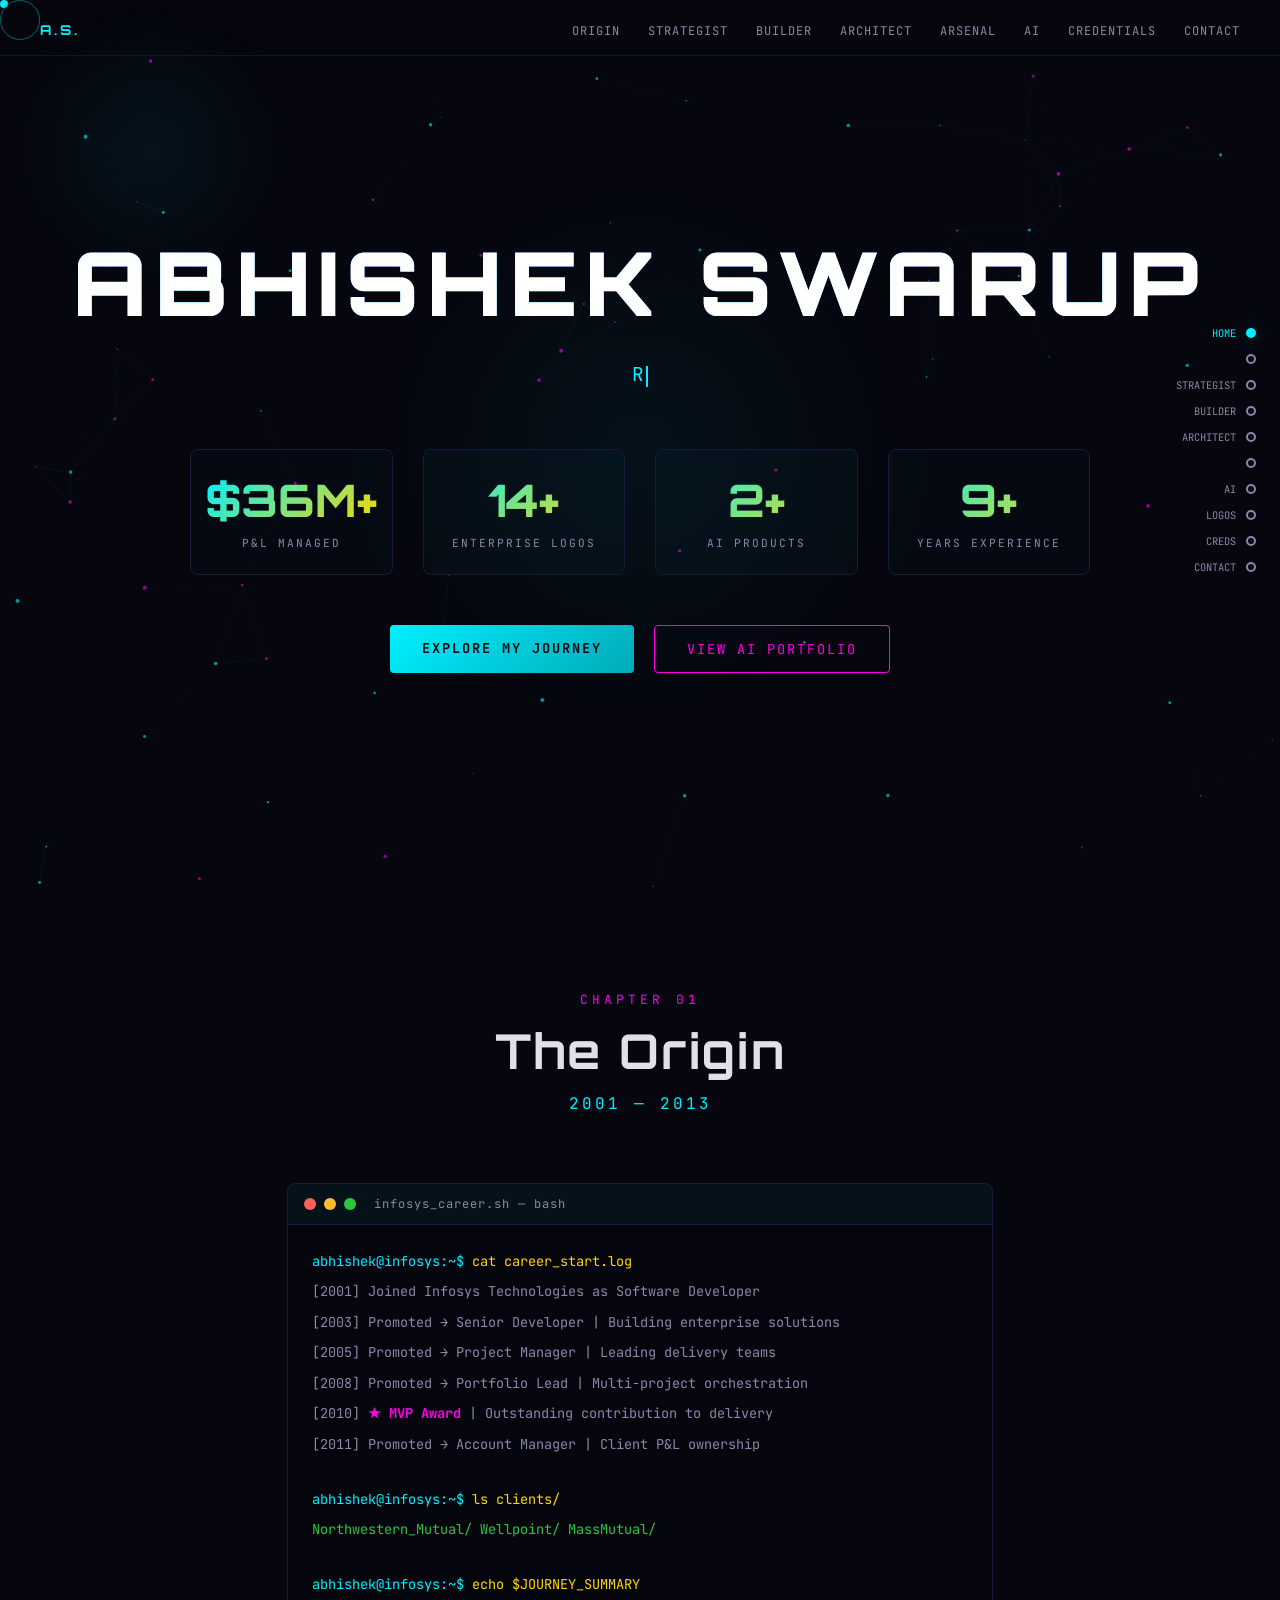
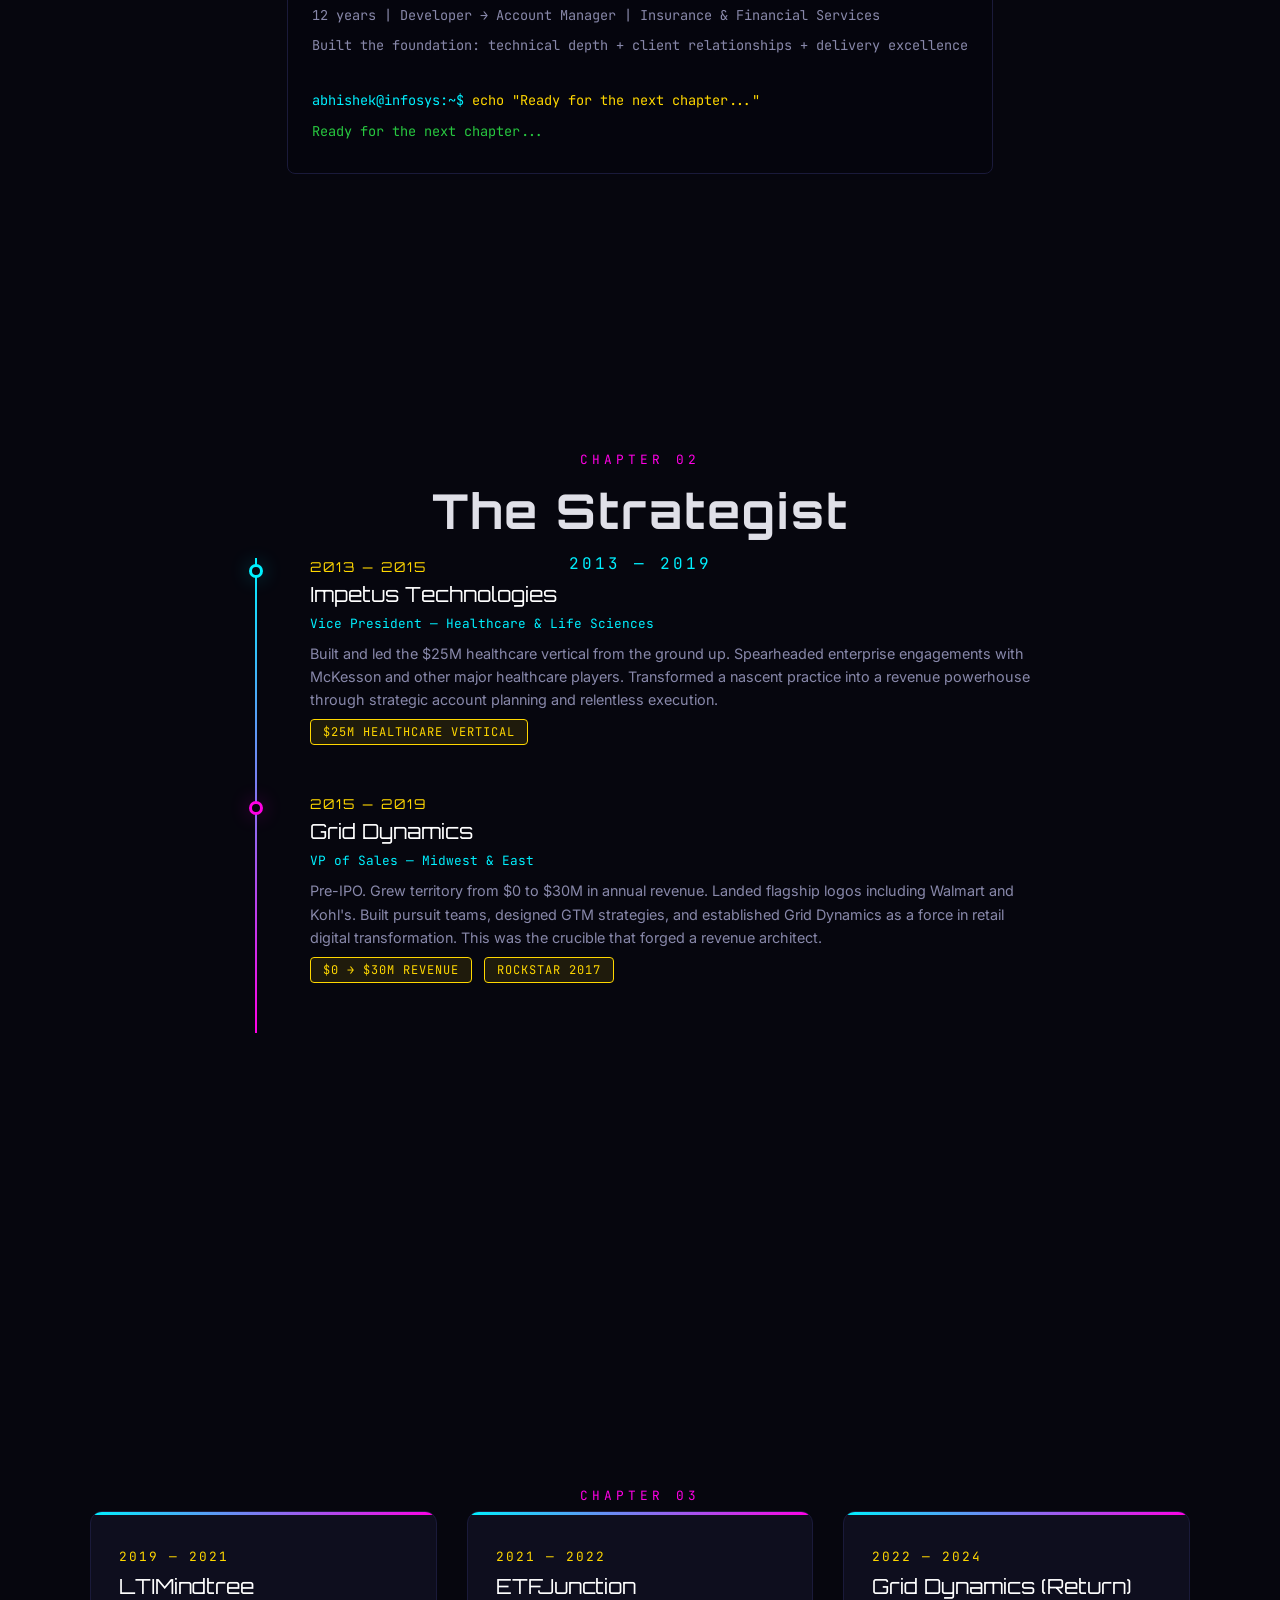
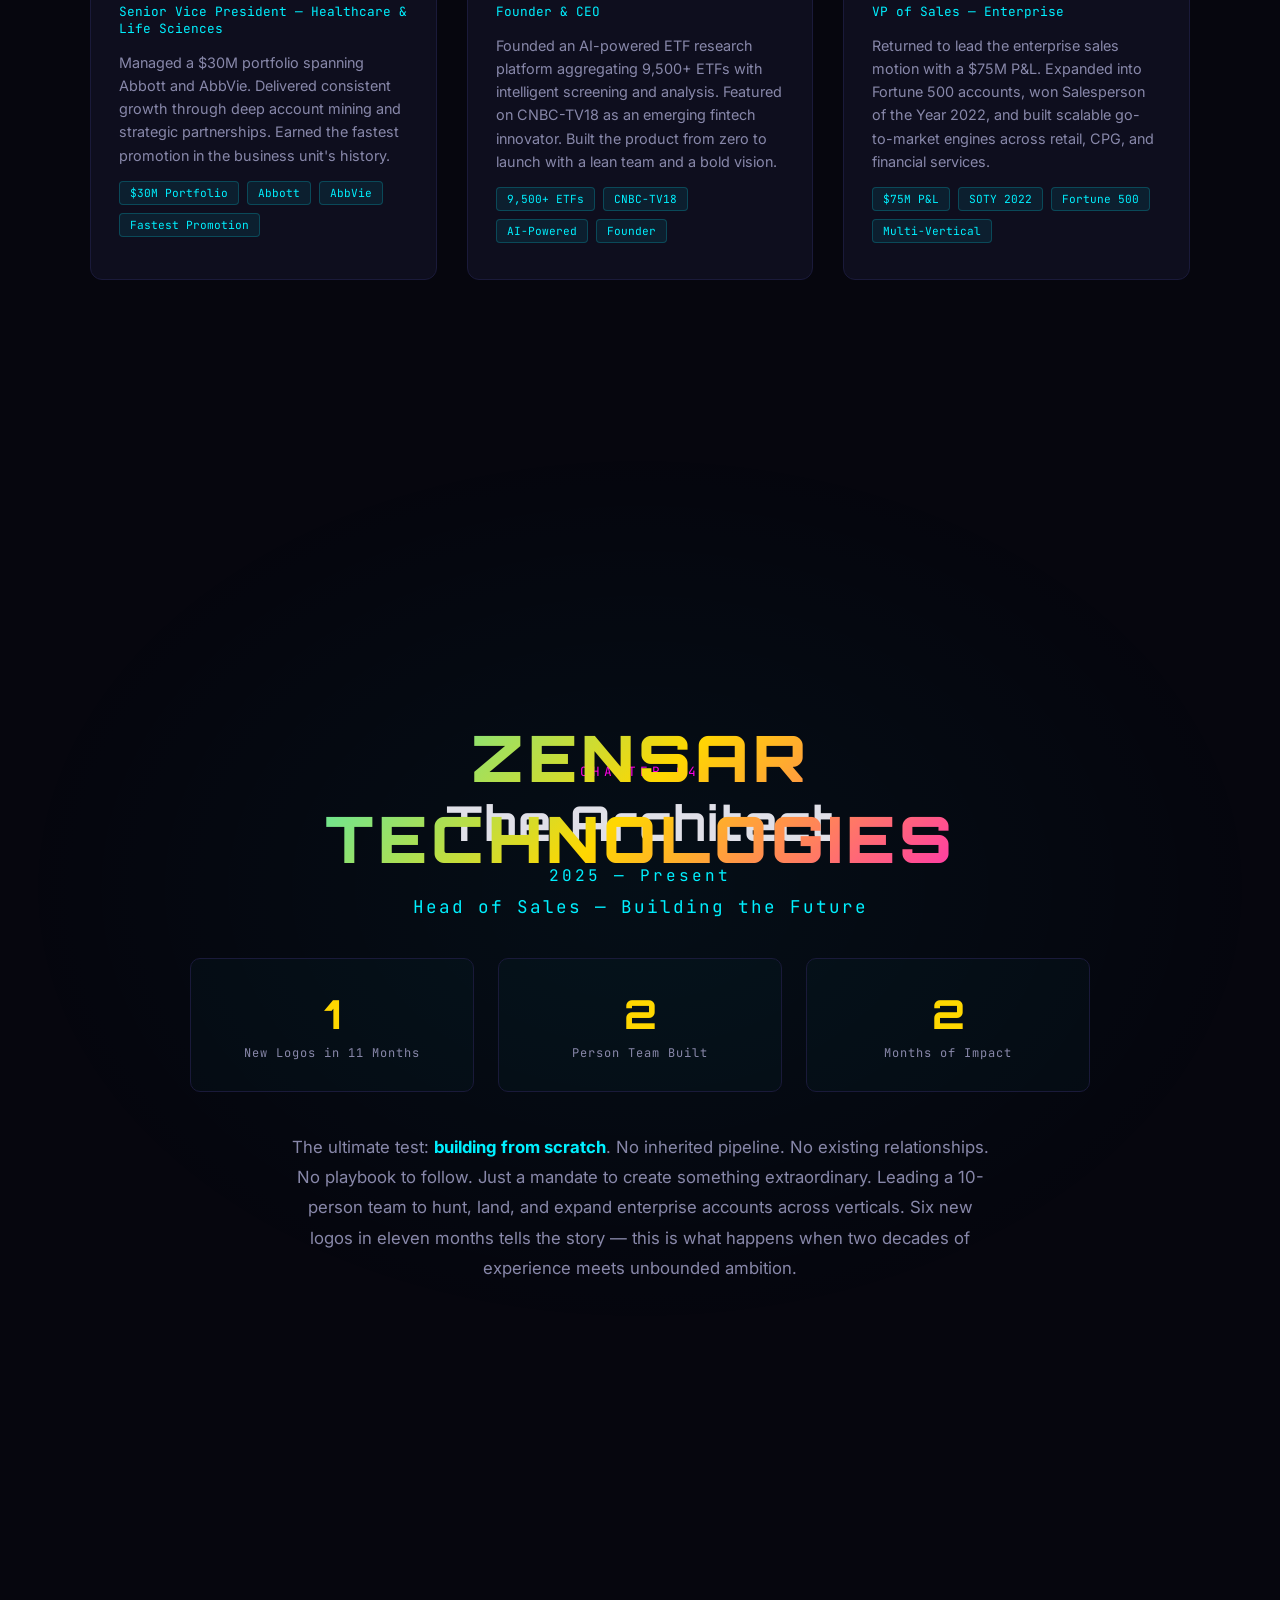
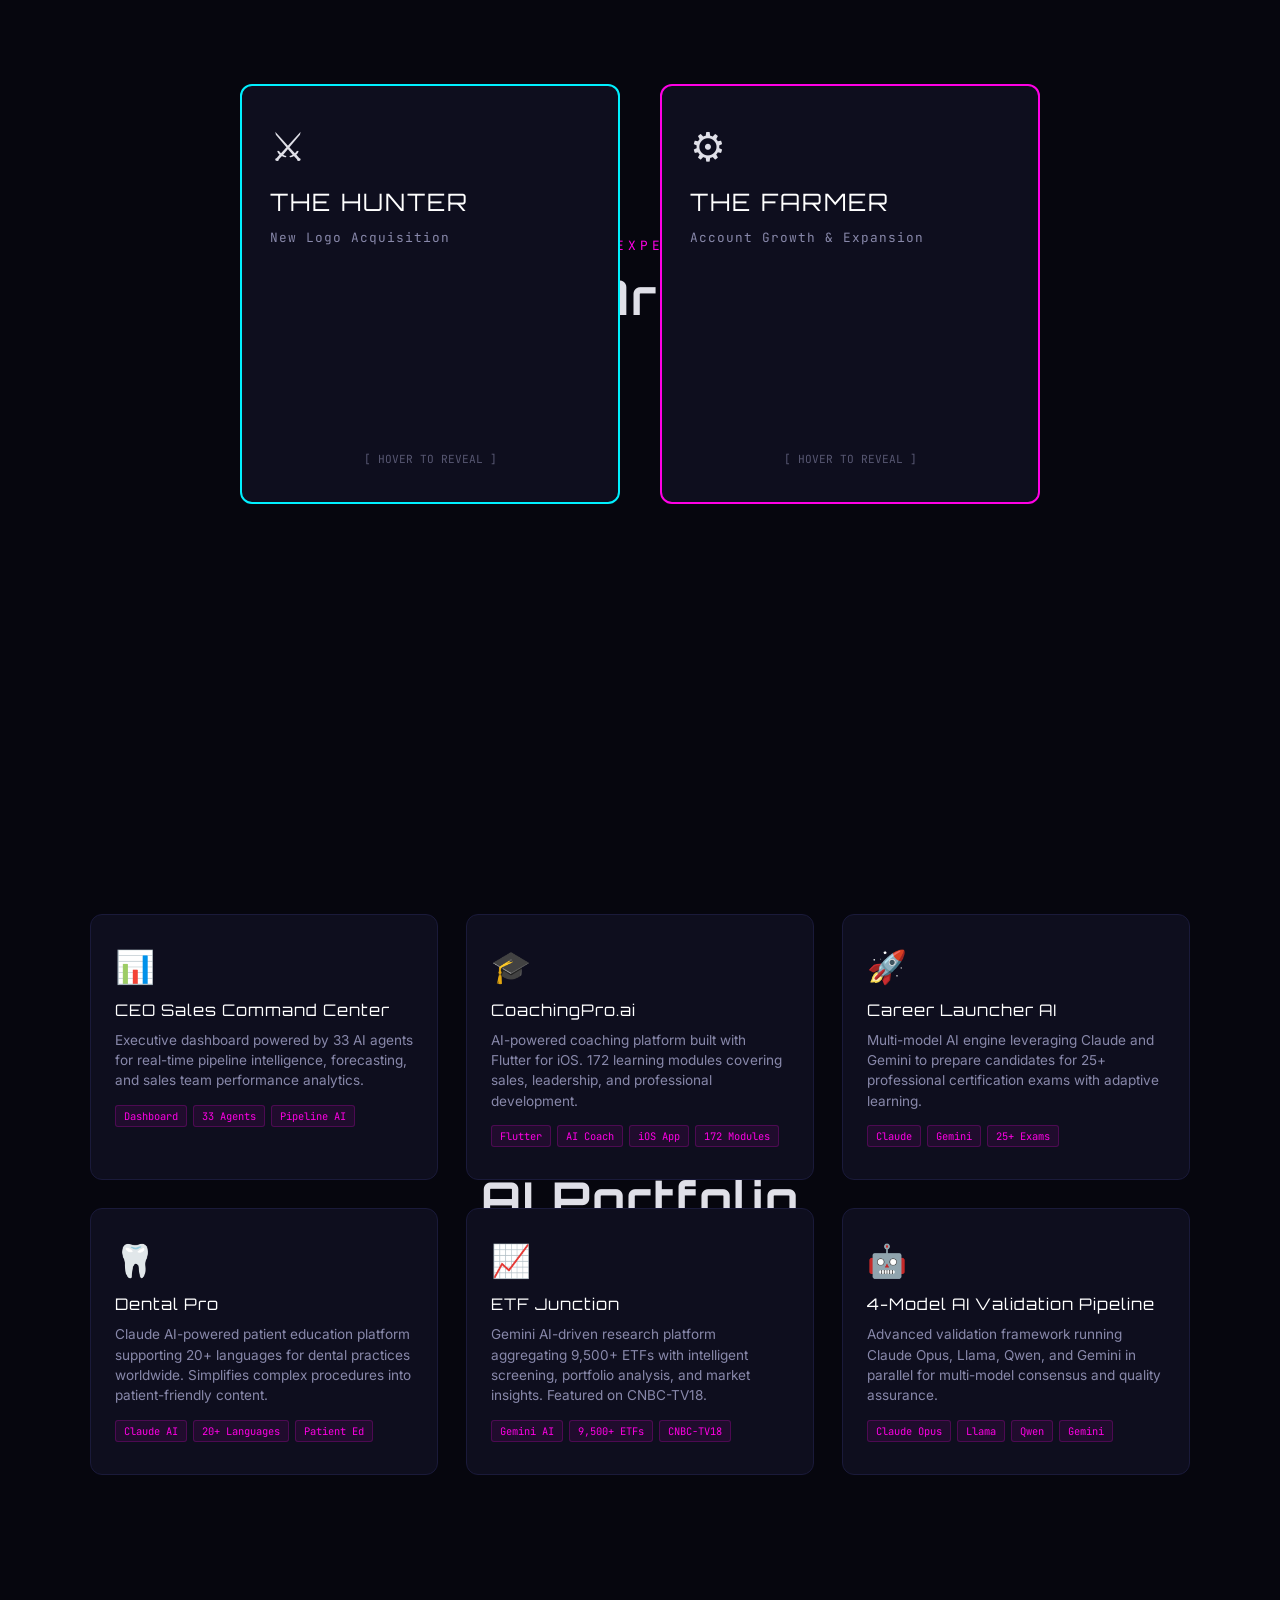
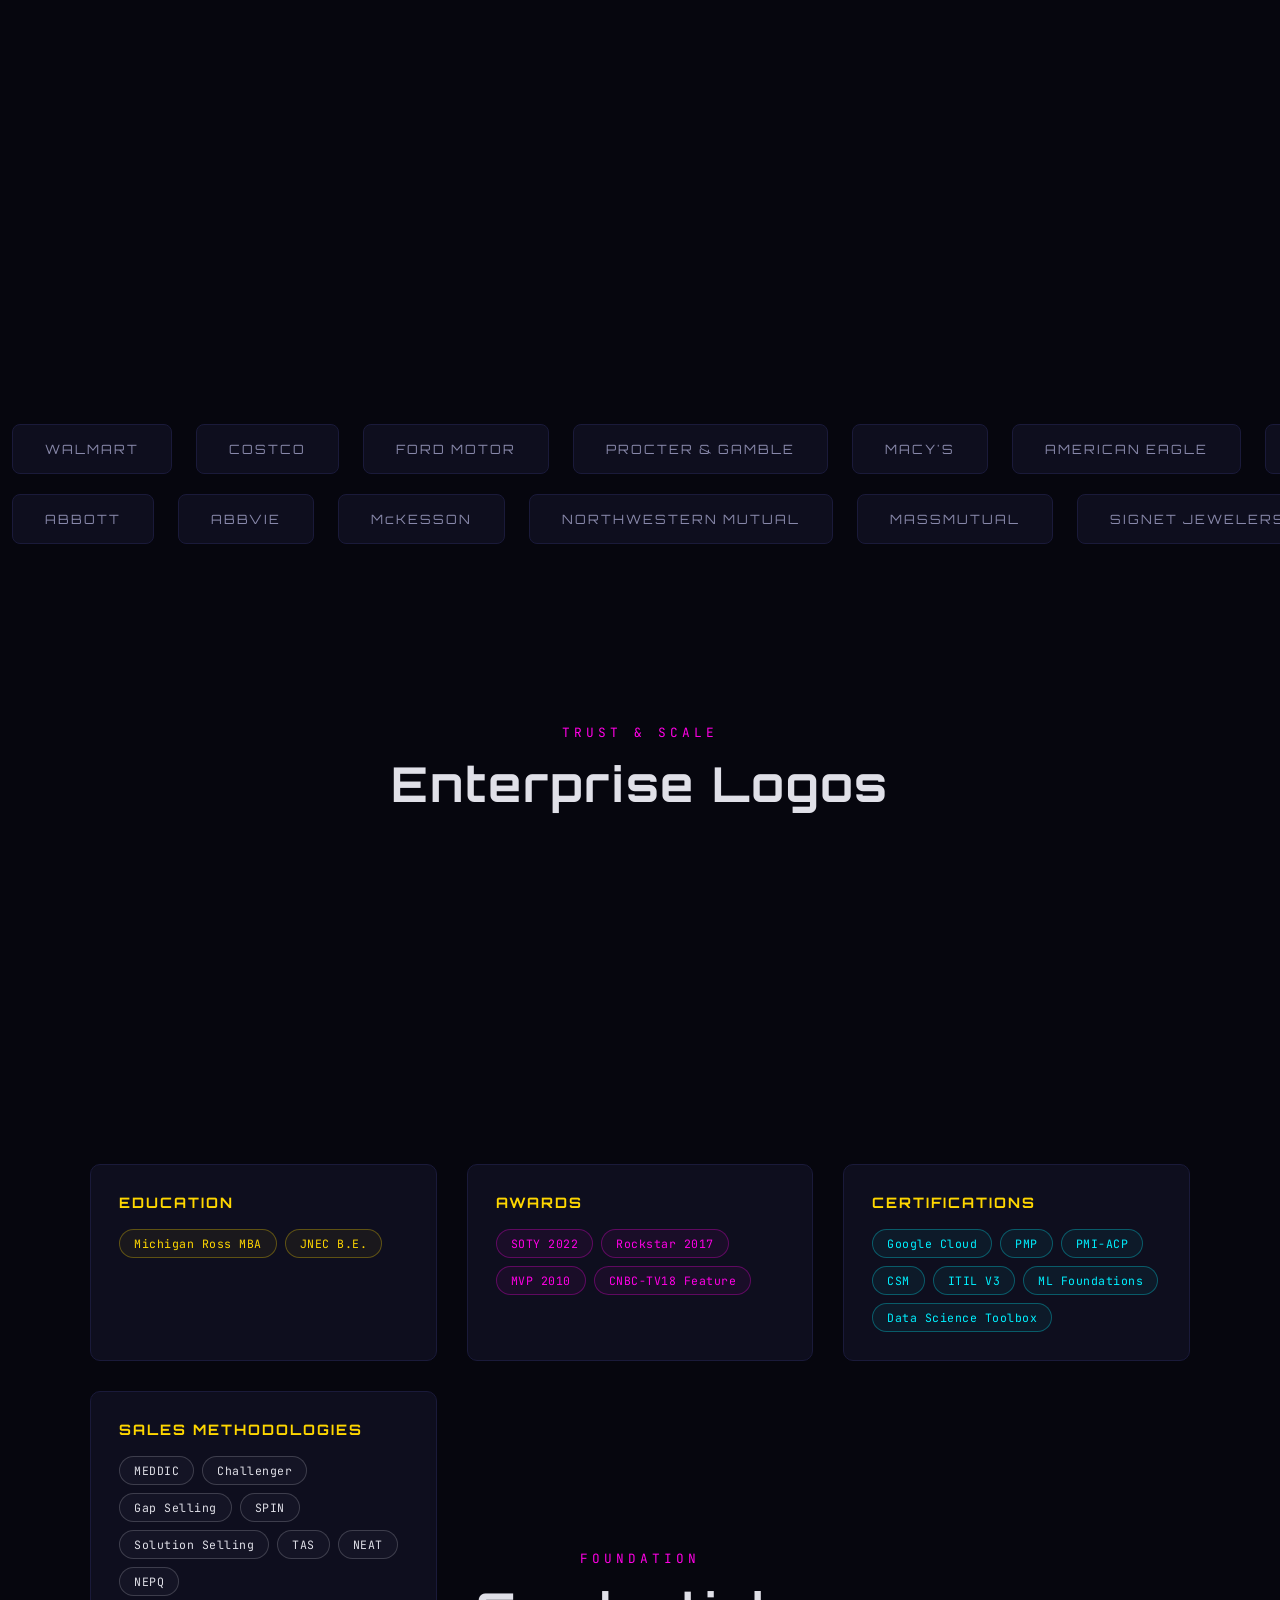
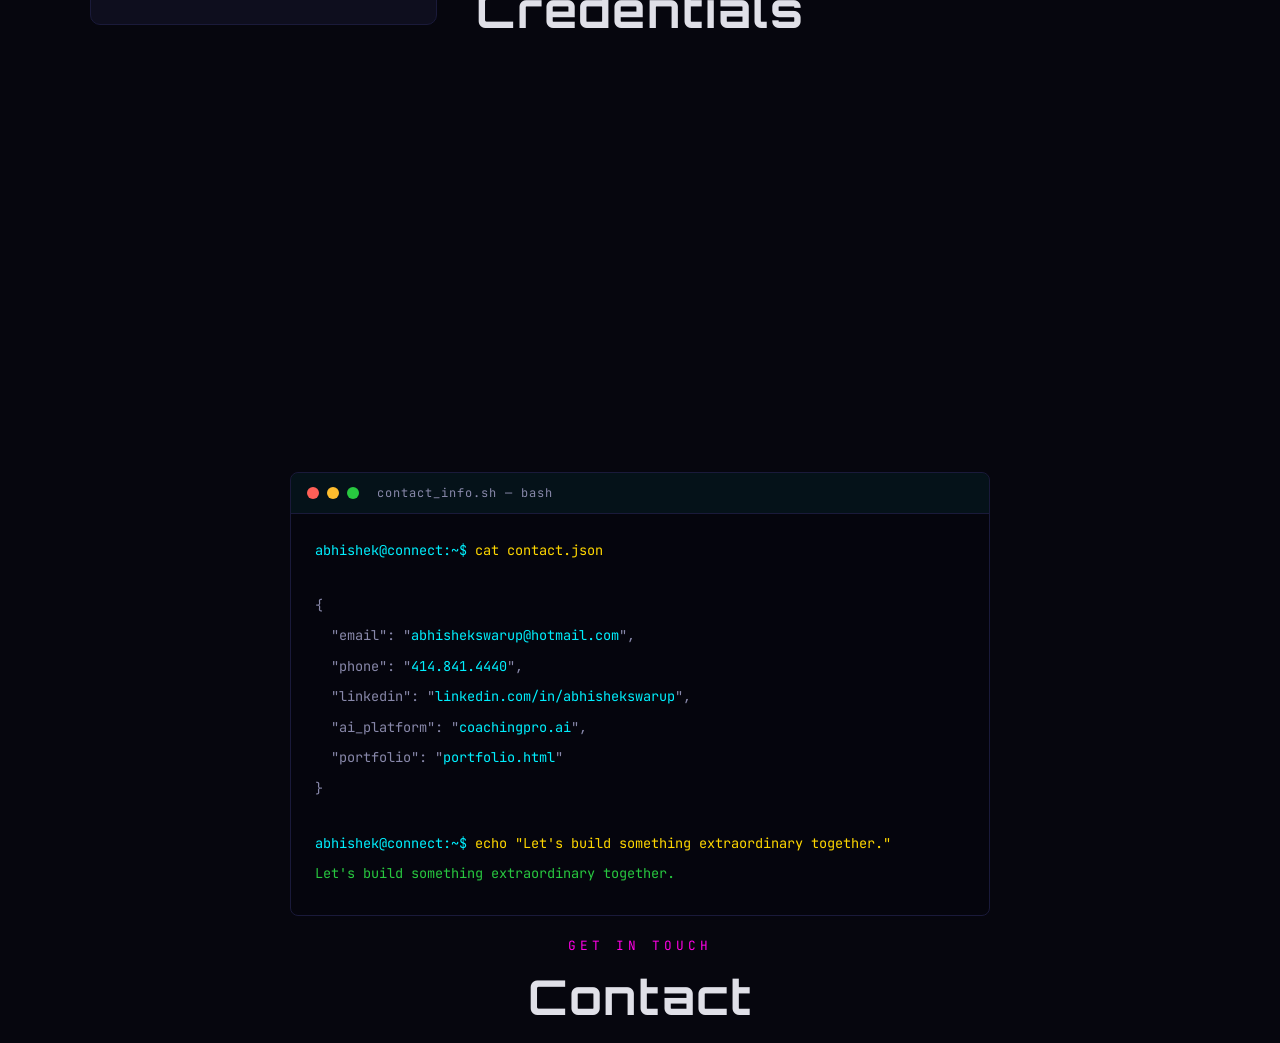
==== commit 14f91cfd: "Update print statement from 'Hello' to 'Goodbye'" ====
--- a/index.html
+++ b/index.html
@@ -3,553 +3,1903 @@
 <head>
 <meta charset="UTF-8">
 <meta name="viewport" content="width=device-width, initial-scale=1.0">
-<title>Abhishek Swarup — Revenue Architect & AI Builder</title>
-<link href="https://fonts.googleapis.com/css2?family=Orbitron:wght@400;500;600;700;800;900&family=Inter:wght@300;400;500;600;700&family=JetBrains+Mono:wght@400;500&display=swap" rel="stylesheet">
+<title>Abhishek Swarup — Revenue Architect • AI Builder • Startup Founder</title>
+<link rel="preconnect" href="https://fonts.googleapis.com">
+<link rel="preconnect" href="https://fonts.gstatic.com" crossorigin>
+<link href="https://fonts.googleapis.com/css2?family=Inter:wght@300;400;500;600;700&family=JetBrains+Mono:wght@300;400;500;700&family=Orbitron:wght@400;500;600;700;800;900&display=swap" rel="stylesheet">
 <style>
-/* ==================== RESET & BASE ==================== */
-*,*::before,*::after{margin:0;padding:0;box-sizing:border-box}
-:root{
-  --cyan:#00f0ff;--magenta:#ff00e5;--gold:#ffd700;--lime:#39ff14;
-  --dark:#060606;--card:#0c0c1a;--glass:rgba(12,12,26,.65);
-  --border:rgba(0,240,255,.12);
-  --grad-cyan:linear-gradient(135deg,#00f0ff,#0080ff);
-  --grad-magenta:linear-gradient(135deg,#ff00e5,#8b00ff);
-  --grad-gold:linear-gradient(135deg,#ffd700,#ff8c00);
-}
-html{scroll-behavior:smooth;font-size:16px}
-body{font-family:'Inter',sans-serif;background:var(--dark);color:#e0e0e0;overflow-x:hidden;line-height:1.6;transition:background .4s,color .4s}
-
-/* ==================== LIGHT THEME ==================== */
-body.light{
-  --dark:#f5f6fa;--card:#ffffff;--glass:rgba(255,255,255,.75);
-  --border:rgba(0,100,180,.12);
-  --cyan:#0070cc;--magenta:#b800a0;--gold:#cc8c00;
-  --grad-cyan:linear-gradient(135deg,#0070cc,#004499);
-  --grad-magenta:linear-gradient(135deg,#b800a0,#6600aa);
-  --grad-gold:linear-gradient(135deg,#cc8c00,#cc5500);
-  color:#2a2a3a;
+/* ===== CSS CUSTOM PROPERTIES ===== */
+:root {
+  --cyan: #00f0ff;
+  --magenta: #ff00e5;
+  --gold: #ffd700;
+  --bg: #06060e;
+  --bg-secondary: #0c0c1a;
+  --bg-card: #0e0e1e;
+  --text: #e0e0e8;
+  --text-dim: #8888aa;
+  --border: #1a1a3a;
+  --glow-cyan: 0 0 20px rgba(0,240,255,0.3);
+  --glow-magenta: 0 0 20px rgba(255,0,229,0.3);
+  --glow-gold: 0 0 20px rgba(255,215,0,0.3);
+  --font-heading: 'Orbitron', sans-serif;
+  --font-body: 'Inter', sans-serif;
+  --font-mono: 'JetBrains Mono', monospace;
+}
+
+/* ===== RESET & BASE ===== */
+*, *::before, *::after { margin: 0; padding: 0; box-sizing: border-box; }
+html {
+  scroll-behavior: smooth;
+  scrollbar-width: thin;
+  scrollbar-color: var(--cyan) var(--bg);
+}
+body {
+  font-family: var(--font-body);
+  background: var(--bg);
+  color: var(--text);
+  overflow-x: hidden;
+  cursor: none;
+}
+
+::-webkit-scrollbar { width: 6px; }
+::-webkit-scrollbar-track { background: var(--bg); }
+::-webkit-scrollbar-thumb { background: var(--cyan); border-radius: 3px; }
+
+/* ===== CUSTOM CURSOR ===== */
+#cursor-dot {
+  width: 8px; height: 8px;
+  background: var(--cyan);
+  border-radius: 50%;
+  position: fixed;
+  top: 0; left: 0;
+  pointer-events: none;
+  z-index: 99999;
+  transition: transform 0.1s ease;
+  mix-blend-mode: difference;
+}
+#cursor-glow {
+  width: 40px; height: 40px;
+  border: 1.5px solid rgba(0,240,255,0.4);
+  border-radius: 50%;
+  position: fixed;
+  top: 0; left: 0;
+  pointer-events: none;
+  z-index: 99998;
+  transition: transform 0.15s ease, width 0.3s, height 0.3s, border-color 0.3s;
+}
+#cursor-spotlight {
+  width: 300px; height: 300px;
+  background: radial-gradient(circle, rgba(0,240,255,0.06) 0%, transparent 70%);
+  border-radius: 50%;
+  position: fixed;
+  top: 0; left: 0;
+  pointer-events: none;
+  z-index: 99997;
+  transition: transform 0.3s ease;
+}
+
+/* ===== SCROLL PROGRESS BAR ===== */
+#progress-bar {
+  position: fixed; top: 0; left: 0;
+  width: 0; height: 3px;
+  background: linear-gradient(90deg, var(--cyan), var(--magenta), var(--gold));
+  z-index: 10001;
+  transition: width 0.1s linear;
+}
+
+/* ===== PARTICLE CANVAS ===== */
+#particles-canvas {
+  position: fixed;
+  top: 0; left: 0;
+  width: 100%; height: 100%;
+  z-index: 0;
+  pointer-events: none;
+}
+
+/* ===== FLOATING NAV ===== */
+.floating-nav {
+  position: fixed;
+  right: 24px;
+  top: 50%;
+  transform: translateY(-50%);
+  z-index: 10000;
+  display: flex;
+  flex-direction: column;
+  gap: 12px;
+  align-items: flex-end;
+}
+.floating-nav a {
+  display: flex;
+  align-items: center;
+  gap: 10px;
+  text-decoration: none;
+  color: var(--text-dim);
+  font-family: var(--font-mono);
+  font-size: 0.65rem;
+  transition: all 0.3s ease;
+  cursor: none;
+}
+.floating-nav a:hover { color: var(--cyan); }
+.floating-nav a .nav-dot {
+  width: 10px; height: 10px;
+  border: 2px solid var(--text-dim);
+  border-radius: 50%;
+  transition: all 0.3s ease;
+  flex-shrink: 0;
+}
+.floating-nav a.active .nav-dot {
+  background: var(--cyan);
+  border-color: var(--cyan);
+  box-shadow: var(--glow-cyan);
+}
+.floating-nav a.active { color: var(--cyan); }
+.floating-nav a .nav-label {
+  opacity: 0;
+  transform: translateX(10px);
+  transition: all 0.3s ease;
+  white-space: nowrap;
+}
+.floating-nav a:hover .nav-label,
+.floating-nav a.active .nav-label {
+  opacity: 1;
+  transform: translateX(0);
+}
+
+/* ===== TOP NAV ===== */
+.top-nav {
+  position: fixed;
+  top: 3px; left: 0; right: 0;
+  z-index: 10000;
+  padding: 16px 40px;
+  display: flex;
+  justify-content: space-between;
+  align-items: center;
+  background: rgba(6,6,14,0.85);
+  backdrop-filter: blur(20px);
+  border-bottom: 1px solid rgba(0,240,255,0.1);
+}
+.top-nav .logo {
+  font-family: var(--font-heading);
+  font-size: 0.85rem;
+  font-weight: 700;
+  color: var(--cyan);
+  letter-spacing: 3px;
+  text-decoration: none;
+  cursor: none;
+}
+.top-nav .nav-links {
+  display: flex;
+  gap: 28px;
+  list-style: none;
+}
+.top-nav .nav-links a {
+  color: var(--text-dim);
+  text-decoration: none;
+  font-family: var(--font-mono);
+  font-size: 0.75rem;
+  letter-spacing: 1px;
+  transition: color 0.3s;
+  cursor: none;
+}
+.top-nav .nav-links a:hover { color: var(--cyan); }
+.hamburger {
+  display: none;
+  flex-direction: column;
+  gap: 5px;
+  cursor: none;
+  background: none;
+  border: none;
+  padding: 5px;
+}
+.hamburger span {
+  display: block;
+  width: 24px; height: 2px;
+  background: var(--cyan);
+  transition: all 0.3s;
+}
+.mobile-menu {
+  display: none;
+  position: fixed;
+  top: 0; left: 0; right: 0; bottom: 0;
+  background: rgba(6,6,14,0.97);
+  z-index: 10002;
+  flex-direction: column;
+  align-items: center;
+  justify-content: center;
+  gap: 30px;
+}
+.mobile-menu.open { display: flex; }
+.mobile-menu a {
+  color: var(--text);
+  text-decoration: none;
+  font-family: var(--font-heading);
+  font-size: 1.2rem;
+  letter-spacing: 2px;
+  cursor: none;
+}
+.mobile-menu .close-btn {
+  position: absolute;
+  top: 20px; right: 30px;
+  background: none;
+  border: none;
+  color: var(--cyan);
+  font-size: 2rem;
+  cursor: none;
+}
+
+/* ===== SCROLL SNAP CONTAINER ===== */
+main {
+  scroll-snap-type: y proximity;
+}
+
+/* ===== SECTIONS BASE ===== */
+.section {
+  min-height: 100vh;
+  position: relative;
+  z-index: 1;
+  scroll-snap-align: start;
+  padding: 100px 40px 60px;
+  display: flex;
+  flex-direction: column;
+  justify-content: center;
+}
+
+/* ===== SECTION HEADERS ===== */
+.section-header {
+  text-align: center;
+  margin-bottom: 60px;
+}
+.section-header .chapter-label {
+  font-family: var(--font-mono);
+  font-size: 0.8rem;
+  color: var(--magenta);
+  letter-spacing: 4px;
+  text-transform: uppercase;
+  margin-bottom: 12px;
+  display: block;
+}
+.section-header h2 {
+  font-family: var(--font-heading);
+  font-size: clamp(1.8rem, 4vw, 3rem);
+  color: var(--text);
+  letter-spacing: 2px;
+  margin-bottom: 12px;
+}
+.section-header .year-range {
+  font-family: var(--font-mono);
+  font-size: 1rem;
+  color: var(--cyan);
+  letter-spacing: 3px;
+}
+
+/* ===== REVEAL ANIMATIONS ===== */
+.reveal {
+  opacity: 0;
+  transform: translateY(40px);
+  transition: opacity 0.7s ease, transform 0.7s ease;
+}
+.reveal.visible {
+  opacity: 1;
+  transform: translateY(0);
+}
+.reveal-left {
+  opacity: 0;
+  transform: translateX(-60px);
+  transition: opacity 0.7s ease, transform 0.7s ease;
+}
+.reveal-left.visible {
+  opacity: 1;
+  transform: translateX(0);
+}
+.reveal-right {
+  opacity: 0;
+  transform: translateX(60px);
+  transition: opacity 0.7s ease, transform 0.7s ease;
+}
+.reveal-right.visible {
+  opacity: 1;
+  transform: translateX(0);
+}
+.stagger-item {
+  opacity: 0;
+  transform: translateY(30px);
+  transition: opacity 0.5s ease, transform 0.5s ease;
+}
+.stagger-item.visible {
+  opacity: 1;
+  transform: translateY(0);
+}
+
+/* ===== HERO SECTION ===== */
+#hero {
+  min-height: 100vh;
+  display: flex;
+  flex-direction: column;
+  align-items: center;
+  justify-content: center;
+  text-align: center;
+  padding: 0 20px;
+  position: relative;
+  overflow: hidden;
+}
+#hero::before {
+  content: '';
+  position: absolute;
+  top: 50%; left: 50%;
+  width: 600px; height: 600px;
+  background: radial-gradient(circle, rgba(0,240,255,0.05) 0%, transparent 70%);
+  transform: translate(-50%, -50%);
+  pointer-events: none;
+}
+
+/* Glitch Text */
+.glitch-container {
+  position: relative;
+  margin-bottom: 24px;
+}
+.glitch {
+  font-family: var(--font-heading);
+  font-size: clamp(2.5rem, 7vw, 5.5rem);
+  font-weight: 900;
+  color: #fff;
+  letter-spacing: 8px;
+  position: relative;
+  display: inline-block;
+}
+.glitch::before,
+.glitch::after {
+  content: attr(data-text);
+  position: absolute;
+  top: 0; left: 0;
+  width: 100%; height: 100%;
+  overflow: hidden;
+}
+.glitch::before {
+  animation: glitch-1 2.5s infinite linear;
+  color: var(--cyan);
+  z-index: -1;
+}
+.glitch::after {
+  animation: glitch-2 2.5s infinite linear;
+  color: var(--magenta);
+  z-index: -2;
+}
+@keyframes glitch-1 {
+  0%, 100% { clip-path: inset(0 0 95% 0); transform: translate(0); }
+  5% { clip-path: inset(20% 0 60% 0); transform: translate(-3px, 1px); }
+  10% { clip-path: inset(50% 0 20% 0); transform: translate(3px, -1px); }
+  15% { clip-path: inset(10% 0 70% 0); transform: translate(-2px, 2px); }
+  20%, 95% { clip-path: inset(0 0 95% 0); transform: translate(0); }
+}
+@keyframes glitch-2 {
+  0%, 100% { clip-path: inset(95% 0 0 0); transform: translate(0); }
+  5% { clip-path: inset(60% 0 10% 0); transform: translate(3px, -2px); }
+  10% { clip-path: inset(30% 0 40% 0); transform: translate(-3px, 1px); }
+  15% { clip-path: inset(70% 0 5% 0); transform: translate(2px, -1px); }
+  20%, 95% { clip-path: inset(95% 0 0 0); transform: translate(0); }
+}
+
+/* Terminal Typing */
+.terminal-tagline {
+  font-family: var(--font-mono);
+  font-size: clamp(0.9rem, 2vw, 1.2rem);
+  color: var(--cyan);
+  margin-bottom: 50px;
+  min-height: 2em;
+}
+.terminal-tagline .cursor-blink {
+  display: inline-block;
+  width: 2px;
+  height: 1.1em;
+  background: var(--cyan);
+  margin-left: 2px;
+  vertical-align: text-bottom;
+  animation: blink 0.8s infinite;
+}
+@keyframes blink {
+  0%, 50% { opacity: 1; }
+  51%, 100% { opacity: 0; }
+}
+
+/* Hero Stats */
+.hero-stats {
+  display: grid;
+  grid-template-columns: repeat(4, 1fr);
+  gap: 30px;
+  margin-bottom: 50px;
+  max-width: 900px;
+  width: 100%;
+}
+.stat-box {
+  text-align: center;
+  padding: 24px 12px;
+  border: 1px solid var(--border);
+  border-radius: 8px;
+  background: rgba(0,240,255,0.02);
+  transition: all 0.4s ease;
+}
+.stat-box:hover {
+  border-color: var(--cyan);
+  box-shadow: var(--glow-cyan);
+  transform: translateY(-4px);
+}
+.stat-number {
+  font-family: var(--font-heading);
+  font-size: clamp(1.5rem, 3.5vw, 2.8rem);
+  font-weight: 800;
+  background: linear-gradient(135deg, var(--cyan), var(--gold));
+  -webkit-background-clip: text;
+  -webkit-text-fill-color: transparent;
+  background-clip: text;
+  display: block;
+  line-height: 1.2;
+}
+.stat-label {
+  font-family: var(--font-mono);
+  font-size: 0.7rem;
+  color: var(--text-dim);
+  letter-spacing: 2px;
+  text-transform: uppercase;
+  margin-top: 8px;
+  display: block;
+}
+
+/* Hero CTA */
+.hero-cta {
+  display: flex;
+  gap: 20px;
+  flex-wrap: wrap;
+  justify-content: center;
+}
+.btn-primary, .btn-secondary {
+  font-family: var(--font-mono);
+  font-size: 0.85rem;
+  letter-spacing: 2px;
+  text-transform: uppercase;
+  padding: 14px 32px;
+  border-radius: 4px;
+  text-decoration: none;
+  transition: all 0.3s ease;
+  cursor: none;
+  display: inline-block;
+}
+.btn-primary {
+  background: linear-gradient(135deg, var(--cyan), rgba(0,240,255,0.7));
+  color: var(--bg);
+  font-weight: 700;
+  border: none;
+}
+.btn-primary:hover {
+  box-shadow: 0 0 30px rgba(0,240,255,0.5);
+  transform: translateY(-2px);
+}
+.btn-secondary {
+  background: transparent;
+  color: var(--magenta);
+  border: 1px solid var(--magenta);
+}
+.btn-secondary:hover {
+  background: rgba(255,0,229,0.1);
+  box-shadow: var(--glow-magenta);
+  transform: translateY(-2px);
+}
+
+/* Magnetic button class */
+.magnetic-btn {
+  transition: transform 0.2s ease;
+}
+
+/* ===== CHAPTER 1: THE ORIGIN ===== */
+.terminal-block {
+  max-width: 900px;
+  margin: 0 auto;
+  background: rgba(6,6,14,0.9);
+  border: 1px solid var(--border);
+  border-radius: 8px;
+  overflow: hidden;
+  font-family: var(--font-mono);
+}
+.terminal-header {
+  display: flex;
+  align-items: center;
+  gap: 8px;
+  padding: 12px 16px;
+  background: rgba(0,240,255,0.05);
+  border-bottom: 1px solid var(--border);
+}
+.terminal-dot {
+  width: 12px; height: 12px;
+  border-radius: 50%;
+}
+.terminal-dot.red { background: #ff5f57; }
+.terminal-dot.yellow { background: #ffbd2e; }
+.terminal-dot.green { background: #28c840; }
+.terminal-title {
+  font-size: 0.75rem;
+  color: var(--text-dim);
+  margin-left: 10px;
+  letter-spacing: 1px;
+}
+.terminal-body {
+  padding: 24px;
+  font-size: 0.85rem;
+  line-height: 1.8;
+  color: var(--text);
+}
+.terminal-body .prompt {
+  color: var(--cyan);
+}
+.terminal-body .cmd {
+  color: var(--gold);
+}
+.terminal-body .output {
+  color: var(--text-dim);
+  margin-left: 0;
+}
+.terminal-body .highlight {
+  color: var(--magenta);
+  font-weight: 700;
+}
+.terminal-body .success {
+  color: #28c840;
+}
+.terminal-body .line {
+  margin-bottom: 6px;
+}
+
+/* ===== CHAPTER 2: THE STRATEGIST — TIMELINE ===== */
+.timeline {
+  max-width: 800px;
+  margin: 0 auto;
+  position: relative;
+  padding-left: 40px;
+}
+.timeline::before {
+  content: '';
+  position: absolute;
+  left: 15px; top: 0; bottom: 0;
+  width: 2px;
+  background: linear-gradient(to bottom, var(--cyan), var(--magenta));
+}
+.timeline-item {
+  position: relative;
+  margin-bottom: 50px;
+  padding-left: 30px;
+}
+.timeline-item::before {
+  content: '';
+  position: absolute;
+  left: -31px; top: 6px;
+  width: 14px; height: 14px;
+  border-radius: 50%;
+  background: var(--bg);
+  border: 3px solid var(--cyan);
+  box-shadow: var(--glow-cyan);
+  z-index: 2;
+}
+.timeline-item:nth-child(even)::before {
+  border-color: var(--magenta);
+  box-shadow: var(--glow-magenta);
+}
+.timeline-item .tl-year {
+  font-family: var(--font-heading);
+  font-size: 0.85rem;
+  color: var(--gold);
+  letter-spacing: 2px;
+  margin-bottom: 6px;
+}
+.timeline-item .tl-company {
+  font-family: var(--font-heading);
+  font-size: 1.3rem;
+  color: #fff;
+  margin-bottom: 8px;
+}
+.timeline-item .tl-role {
+  font-family: var(--font-mono);
+  font-size: 0.8rem;
+  color: var(--cyan);
+  margin-bottom: 10px;
+}
+.timeline-item .tl-desc {
+  font-size: 0.9rem;
+  color: var(--text-dim);
+  line-height: 1.6;
+}
+.timeline-item .tl-highlight {
+  display: inline-block;
+  margin-top: 8px;
+  padding: 4px 12px;
+  background: rgba(255,215,0,0.1);
+  border: 1px solid var(--gold);
+  border-radius: 4px;
+  color: var(--gold);
+  font-family: var(--font-mono);
+  font-size: 0.75rem;
+  letter-spacing: 1px;
+}
+
+/* ===== CHAPTER 3: THE BUILDER — 3D CARDS ===== */
+.builder-grid {
+  display: grid;
+  grid-template-columns: repeat(auto-fit, minmax(320px, 1fr));
+  gap: 30px;
+  max-width: 1100px;
+  margin: 0 auto;
+  perspective: 1200px;
+}
+.builder-card {
+  background: var(--bg-card);
+  border: 1px solid var(--border);
+  border-radius: 12px;
+  padding: 36px 28px;
+  transition: all 0.4s ease;
+  transform-style: preserve-3d;
+  position: relative;
+  overflow: hidden;
+}
+.builder-card::before {
+  content: '';
+  position: absolute;
+  top: 0; left: 0; right: 0;
+  height: 3px;
+  background: linear-gradient(90deg, var(--cyan), var(--magenta));
+}
+.builder-card:hover {
+  border-color: var(--cyan);
+  box-shadow: 0 0 40px rgba(0,240,255,0.15);
+}
+.builder-card .card-year {
+  font-family: var(--font-mono);
+  font-size: 0.8rem;
+  color: var(--gold);
+  letter-spacing: 2px;
+  margin-bottom: 8px;
+}
+.builder-card .card-company {
+  font-family: var(--font-heading);
+  font-size: 1.3rem;
+  color: #fff;
+  margin-bottom: 4px;
+}
+.builder-card .card-role {
+  font-family: var(--font-mono);
+  font-size: 0.8rem;
+  color: var(--cyan);
+  margin-bottom: 14px;
+}
+.builder-card .card-desc {
+  font-size: 0.9rem;
+  color: var(--text-dim);
+  line-height: 1.6;
+  margin-bottom: 14px;
+}
+.builder-card .card-stats {
+  display: flex;
+  flex-wrap: wrap;
+  gap: 8px;
+}
+.builder-card .card-stats span {
+  padding: 4px 10px;
+  background: rgba(0,240,255,0.08);
+  border: 1px solid rgba(0,240,255,0.2);
+  border-radius: 4px;
+  font-family: var(--font-mono);
+  font-size: 0.7rem;
+  color: var(--cyan);
+}
+
+/* ===== CHAPTER 4: THE ARCHITECT — CLIMAX ===== */
+#architect {
+  background: radial-gradient(ellipse at center, rgba(0,240,255,0.04) 0%, transparent 70%);
+}
+.architect-content {
+  max-width: 900px;
+  margin: 0 auto;
+  text-align: center;
+}
+.architect-big-title {
+  font-family: var(--font-heading);
+  font-size: clamp(2rem, 5vw, 4rem);
+  font-weight: 900;
+  background: linear-gradient(135deg, var(--cyan), var(--gold), var(--magenta));
+  -webkit-background-clip: text;
+  -webkit-text-fill-color: transparent;
+  background-clip: text;
+  margin-bottom: 16px;
+  letter-spacing: 4px;
+}
+.architect-subtitle {
+  font-family: var(--font-mono);
+  font-size: 1.1rem;
+  color: var(--cyan);
+  margin-bottom: 40px;
+  letter-spacing: 2px;
+}
+.architect-stats {
+  display: grid;
+  grid-template-columns: repeat(3, 1fr);
+  gap: 24px;
+  margin-bottom: 40px;
+}
+.arch-stat {
+  padding: 30px 20px;
+  border: 1px solid var(--border);
+  border-radius: 10px;
+  background: rgba(0,240,255,0.02);
+  transition: all 0.4s;
+}
+.arch-stat:hover {
+  border-color: var(--gold);
+  box-shadow: var(--glow-gold);
+  transform: translateY(-6px);
+}
+.arch-stat .arch-num {
+  font-family: var(--font-heading);
+  font-size: 2.5rem;
+  font-weight: 800;
+  color: var(--gold);
+  display: block;
+}
+.arch-stat .arch-label {
+  font-family: var(--font-mono);
+  font-size: 0.75rem;
+  color: var(--text-dim);
+  letter-spacing: 1px;
+  margin-top: 6px;
+  display: block;
+}
+.architect-desc {
+  font-size: 1.05rem;
+  color: var(--text-dim);
+  line-height: 1.8;
+  max-width: 700px;
+  margin: 0 auto;
+}
+.architect-desc strong {
+  color: var(--cyan);
+}
+
+/* ===== THE ARSENAL — FLIP CARDS ===== */
+.arsenal-grid {
+  display: grid;
+  grid-template-columns: repeat(auto-fit, minmax(380px, 1fr));
+  gap: 40px;
+  max-width: 900px;
+  margin: 0 auto;
+  perspective: 1200px;
+}
+.flip-card {
+  height: 420px;
+  perspective: 1200px;
+  cursor: none;
+}
+.flip-card-inner {
+  position: relative;
+  width: 100%; height: 100%;
+  transition: transform 0.7s cubic-bezier(0.4, 0, 0.2, 1);
+  transform-style: preserve-3d;
+}
+.flip-card:hover .flip-card-inner {
+  transform: rotateY(180deg);
+}
+.flip-card-front, .flip-card-back {
+  position: absolute;
+  top: 0; left: 0;
+  width: 100%; height: 100%;
+  backface-visibility: hidden;
+  border-radius: 12px;
+  padding: 36px 28px;
+  display: flex;
+  flex-direction: column;
+  justify-content: center;
+}
+.flip-card-front {
+  border: 2px solid var(--cyan);
+  background: var(--bg-card);
+}
+.flip-card-front.magenta-border {
+  border-color: var(--magenta);
+}
+.flip-card-back {
+  transform: rotateY(180deg);
+  border: 2px solid var(--gold);
+  background: var(--bg-secondary);
+}
+.flip-card-front .flip-icon {
+  font-size: 2.5rem;
+  margin-bottom: 16px;
+}
+.flip-card-front .flip-title {
+  font-family: var(--font-heading);
+  font-size: 1.5rem;
+  color: #fff;
+  margin-bottom: 12px;
+  letter-spacing: 2px;
+}
+.flip-card-front .flip-subtitle {
+  font-family: var(--font-mono);
+  font-size: 0.8rem;
+  color: var(--text-dim);
+  letter-spacing: 1px;
+}
+.flip-card-front .flip-hint {
+  font-family: var(--font-mono);
+  font-size: 0.7rem;
+  color: var(--text-dim);
+  margin-top: auto;
+  text-align: center;
+  opacity: 0.6;
+}
+.flip-card-back ul {
+  list-style: none;
+  padding: 0;
+}
+.flip-card-back ul li {
+  font-family: var(--font-mono);
+  font-size: 0.85rem;
+  color: var(--text);
+  margin-bottom: 12px;
+  padding-left: 20px;
+  position: relative;
+  line-height: 1.5;
+}
+.flip-card-back ul li::before {
+  content: '>';
+  position: absolute;
+  left: 0;
+  color: var(--cyan);
+  font-weight: 700;
+}
+.flip-card-back .flip-back-title {
+  font-family: var(--font-heading);
+  font-size: 1rem;
+  color: var(--gold);
+  margin-bottom: 20px;
+  letter-spacing: 2px;
+}
+
+/* ===== AI PORTFOLIO ===== */
+.ai-grid {
+  display: grid;
+  grid-template-columns: repeat(auto-fit, minmax(320px, 1fr));
+  gap: 28px;
+  max-width: 1100px;
+  margin: 0 auto;
+  perspective: 1200px;
+}
+.ai-card {
+  background: var(--bg-card);
+  border: 1px solid var(--border);
+  border-radius: 12px;
+  padding: 32px 24px;
+  transition: all 0.3s ease;
+  transform-style: preserve-3d;
+  position: relative;
+  overflow: hidden;
+  text-decoration: none;
+  display: block;
+  cursor: none;
+}
+.ai-card::before {
+  content: '';
+  position: absolute;
+  inset: 0;
+  border-radius: 12px;
+  padding: 2px;
+  background: linear-gradient(135deg, var(--cyan), var(--magenta), var(--gold));
+  -webkit-mask: linear-gradient(#fff 0 0) content-box, linear-gradient(#fff 0 0);
+  -webkit-mask-composite: xor;
+  mask-composite: exclude;
+  opacity: 0;
+  transition: opacity 0.4s;
+  pointer-events: none;
+}
+.ai-card:hover::before { opacity: 1; }
+.ai-card:hover {
+  box-shadow: 0 0 30px rgba(0,240,255,0.12);
+}
+.ai-card .ai-icon {
+  font-size: 2rem;
+  margin-bottom: 14px;
+  display: block;
+}
+.ai-card .ai-title {
+  font-family: var(--font-heading);
+  font-size: 1rem;
+  color: #fff;
+  margin-bottom: 10px;
+  letter-spacing: 1px;
+}
+.ai-card .ai-desc {
+  font-size: 0.85rem;
+  color: var(--text-dim);
+  line-height: 1.5;
+  margin-bottom: 14px;
+}
+.ai-card .ai-tags {
+  display: flex;
+  flex-wrap: wrap;
+  gap: 6px;
+}
+.ai-card .ai-tags span {
+  padding: 3px 8px;
+  background: rgba(255,0,229,0.08);
+  border: 1px solid rgba(255,0,229,0.2);
+  border-radius: 3px;
+  font-family: var(--font-mono);
+  font-size: 0.65rem;
+  color: var(--magenta);
+}
+.ai-card .ai-arrow {
+  position: absolute;
+  top: 24px; right: 24px;
+  font-size: 1.2rem;
+  color: var(--cyan);
+  opacity: 0;
+  transition: all 0.3s;
+  transform: translateX(-5px);
+}
+.ai-card:hover .ai-arrow {
+  opacity: 1;
+  transform: translateX(0);
+}
+
+/* ===== ENTERPRISE LOGOS MARQUEE ===== */
+.marquee-section {
+  overflow: hidden;
+  padding: 80px 0;
+}
+.marquee-track {
+  display: flex;
+  animation: marquee 35s linear infinite;
+  width: max-content;
+}
+.marquee-track:hover { animation-play-state: paused; }
+.logo-item {
+  flex-shrink: 0;
+  padding: 16px 32px;
+  margin: 0 12px;
+  border: 1px solid var(--border);
+  border-radius: 8px;
+  font-family: var(--font-heading);
+  font-size: 0.8rem;
+  color: var(--text-dim);
+  letter-spacing: 2px;
+  white-space: nowrap;
+  transition: all 0.3s;
+  background: var(--bg-card);
+}
+.logo-item:hover {
+  color: var(--cyan);
+  border-color: var(--cyan);
+  box-shadow: var(--glow-cyan);
+}
+@keyframes marquee {
+  0% { transform: translateX(0); }
+  100% { transform: translateX(-50%); }
+}
+
+/* ===== CREDENTIALS ===== */
+.creds-grid {
+  display: grid;
+  grid-template-columns: repeat(auto-fit, minmax(280px, 1fr));
+  gap: 30px;
+  max-width: 1100px;
+  margin: 0 auto;
+}
+.cred-block {
+  padding: 28px;
+  border: 1px solid var(--border);
+  border-radius: 10px;
+  background: var(--bg-card);
+}
+.cred-block h3 {
+  font-family: var(--font-heading);
+  font-size: 0.9rem;
+  color: var(--gold);
+  letter-spacing: 2px;
+  margin-bottom: 18px;
+}
+.badge-list {
+  display: flex;
+  flex-wrap: wrap;
+  gap: 8px;
+}
+.badge {
+  padding: 6px 14px;
+  border-radius: 20px;
+  font-family: var(--font-mono);
+  font-size: 0.72rem;
+  letter-spacing: 0.5px;
+  border: 1px solid;
+  transition: all 0.3s;
+}
+.badge.cyan { color: var(--cyan); border-color: rgba(0,240,255,0.3); background: rgba(0,240,255,0.05); }
+.badge.cyan:hover { border-color: var(--cyan); box-shadow: var(--glow-cyan); }
+.badge.magenta { color: var(--magenta); border-color: rgba(255,0,229,0.3); background: rgba(255,0,229,0.05); }
+.badge.magenta:hover { border-color: var(--magenta); box-shadow: var(--glow-magenta); }
+.badge.gold { color: var(--gold); border-color: rgba(255,215,0,0.3); background: rgba(255,215,0,0.05); }
+.badge.gold:hover { border-color: var(--gold); box-shadow: var(--glow-gold); }
+.badge.white { color: var(--text); border-color: rgba(224,224,232,0.2); background: rgba(224,224,232,0.03); }
+.badge.white:hover { border-color: var(--text); }
+
+/* ===== CONTACT ===== */
+#contact {
+  display: flex;
+  align-items: center;
+  justify-content: center;
+}
+.contact-terminal {
+  max-width: 700px;
+  width: 100%;
+  margin: 0 auto;
+}
+.contact-terminal .terminal-body a {
+  color: var(--cyan);
+  text-decoration: none;
+  transition: color 0.3s;
+  cursor: none;
+}
+.contact-terminal .terminal-body a:hover {
+  color: var(--gold);
+}
+
+/* ===== RESPONSIVE ===== */
+@media (max-width: 768px) {
+  .section { padding: 80px 20px 40px; }
+  .hero-stats { grid-template-columns: repeat(2, 1fr); gap: 16px; }
+  .architect-stats { grid-template-columns: 1fr; }
+  .arsenal-grid { grid-template-columns: 1fr; }
+  .flip-card { height: 380px; }
+  .ai-grid { grid-template-columns: 1fr; }
+  .builder-grid { grid-template-columns: 1fr; }
+  .creds-grid { grid-template-columns: 1fr; }
+  .floating-nav { display: none; }
+  .top-nav .nav-links { display: none; }
+  .hamburger { display: flex; }
+  .top-nav { padding: 14px 20px; }
+  .timeline { padding-left: 30px; }
+  .timeline::before { left: 10px; }
+  .timeline-item { padding-left: 20px; }
+  .timeline-item::before { left: -26px; }
+  #cursor-dot, #cursor-glow, #cursor-spotlight { display: none; }
+  body { cursor: auto; }
+  .btn-primary, .btn-secondary, a, button { cursor: auto; }
+}
+@media (max-width: 480px) {
+  .hero-stats { grid-template-columns: 1fr 1fr; gap: 10px; }
+  .stat-box { padding: 16px 8px; }
+  .hero-cta { flex-direction: column; align-items: center; }
 }
 </style>
 </head>
 <body>
-<div id="particles-canvas"></div>
-<nav>
-<div class="nav-inner">
-<div class="nav-brand">Abhishek Swarup</div>
-<ul class="nav-links">
-<li><a href="#about">About</a></li>
-<li><a href="#expertise">Expertise</a></li>
-<li><a href="#experience">Experience</a></li>
-<li><a href="#portfolio">Portfolio</a></li>
-<li><a href="#contact">Contact</a></li>
-</ul>
-<button class="theme-toggle" onclick="toggleTheme()">
-<span id="themeIcon">&#9790;</span>
-<span id="themeLabel" class="toggle-label">Dark</span>
-</button>
+
+<!-- Custom Cursor -->
+<div id="cursor-dot"></div>
+<div id="cursor-glow"></div>
+<div id="cursor-spotlight"></div>
+
+<!-- Scroll Progress Bar -->
+<div id="progress-bar"></div>
+
+<!-- Particle Canvas -->
+<canvas id="particles-canvas"></canvas>
+
+<!-- Top Navigation -->
+<nav class="top-nav">
+  <a href="#hero" class="logo">A.S.</a>
+  <ul class="nav-links">
+    <li><a href="#origin">ORIGIN</a></li>
+    <li><a href="#strategist">STRATEGIST</a></li>
+    <li><a href="#builder">BUILDER</a></li>
+    <li><a href="#architect">ARCHITECT</a></li>
+    <li><a href="#arsenal">ARSENAL</a></li>
+    <li><a href="#ai-portfolio">AI</a></li>
+    <li><a href="#credentials">CREDENTIALS</a></li>
+    <li><a href="#contact">CONTACT</a></li>
+  </ul>
+  <button class="hamburger" id="hamburger-btn" aria-label="Menu">
+    <span></span><span></span><span></span>
+  </button>
+</nav>
+
+<!-- Mobile Menu -->
+<div class="mobile-menu" id="mobile-menu">
+  <button class="close-btn" id="close-menu-btn">&times;</button>
+  <a href="#hero" class="mobile-link">HOME</a>
+  <a href="#origin" class="mobile-link">ORIGIN</a>
+  <a href="#strategist" class="mobile-link">STRATEGIST</a>
+  <a href="#builder" class="mobile-link">BUILDER</a>
+  <a href="#architect" class="mobile-link">ARCHITECT</a>
+  <a href="#arsenal" class="mobile-link">ARSENAL</a>
+  <a href="#ai-portfolio" class="mobile-link">AI PORTFOLIO</a>
+  <a href="#credentials" class="mobile-link">CREDENTIALS</a>
+  <a href="#contact" class="mobile-link">CONTACT</a>
 </div>
+
+<!-- Floating Side Nav -->
+<nav class="floating-nav" id="floating-nav">
+  <a href="#hero" data-section="hero"><span class="nav-label">HOME</span><span class="nav-dot"></span></a>
+  <a href="#origin" data-section="origin"><span class="nav-label">ORIGIN</span><span class="nav-dot"></span></a>
+  <a href="#strategist" data-section="strategist"><span class="nav-label">STRATEGIST</span><span class="nav-dot"></span></a>
+  <a href="#builder" data-section="builder"><span class="nav-label">BUILDER</span><span class="nav-dot"></span></a>
+  <a href="#architect" data-section="architect"><span class="nav-label">ARCHITECT</span><span class="nav-dot"></span></a>
+  <a href="#arsenal" data-section="arsenal"><span class="nav-label">ARSENAL</span><span class="nav-dot"></span></a>
+  <a href="#ai-portfolio" data-section="ai-portfolio"><span class="nav-label">AI</span><span class="nav-dot"></span></a>
+  <a href="#logos" data-section="logos"><span class="nav-label">LOGOS</span><span class="nav-dot"></span></a>
+  <a href="#credentials" data-section="credentials"><span class="nav-label">CREDS</span><span class="nav-dot"></span></a>
+  <a href="#contact" data-section="contact"><span class="nav-label">CONTACT</span><span class="nav-dot"></span></a>
 </nav>
 
-<section class="hero">
-<div class="hero-content">
-<h1><span class="line1">Revenue Architect</span> <span class="amp">&</span> <span class="line2">AI Builder</span></h1>
-<p class="hero-sub">Data-driven executive with 12+ years scaling enterprise sales, building AI products, and architecting growth strategies</p>
-<div class="hero-stat">
-<div><strong>$75M+</strong><span class="label">Pipeline & Revenue</span></div>
-<div><strong>30+</strong><span class="label">Enterprise Logos Won</span></div>
-<div><strong>6</strong><span class="label">AI Products Launched</span></div>
-</div>
-<div class="hero-badge">Get In Touch</div>
-</div>
-<div class="hero-bg"></div>
-<div class="hero-grid"></div>
-<canvas id="particles-canvas" style="display:block;"></canvas>
-</section>
-
-<section id="about" class="s-about">
-<div class="fw-container mx-auto px-4">
-<div class="about-split">
-<div>
-<h2 class="section-title">Who I Am</h2>
-<div class="about-text">
-<p>I am a data-driven revenue architect with a passion for building best-in-class sales engines and exploring AI transformation. Over 12+ years, I have led enterprise sales transformation, designed AI-powered solutions, and built teams that consistently exceed targets.</p>
-<p><strong>What I Do:</strong> Whether it's architecting a revenue engine, exploring AI transformation, or discussing the future of enterprise sales — I'm always up for a conversation.</p>
-</div>
-</div>
-<div>
-<div class="highlights">
-<div class="highlight-card">
-<h4>Revenue Architecture</h4>
-<p>Designed and scaled a $75M+ enterprise sales pipeline from zero to market-leading metrics across multiple market segments</p>
-</div>
-<div class="highlight-card">
-<h4>AI & Product</h4>
-<p>Built and shipped 6+ AI products including CEO Sales Command Center, CoachingPro.ai, Career Launcher AI, and more</p>
-</div>
-<div class="highlight-card">
-<h4>Team Leadership</h4>
-<p>Led high-performing teams (50+ people) across sales, product, and operations with strong focus on culture and growth</p>
-</div>
-</div>
-</div>
-</div>
-</div>
-</section><!DOCTYPE html>
-<html lang="en">
-<head>
-<meta charset="UTF-8">
-<meta name="viewport" content="width=device-width, initial-scale=1.0">
-<title>Abhishek Swarup — Revenue Architect & AI Builder</title>
-<link href="https://fonts.googleapis.com/css2?family=Orbitron:wght@400;500;600;700;800;900&family=Inter:wght@300;400;500;600;700&family=JetBrains+Mono:wght@400;500&display=swap" rel="stylesheet">
-<style>
-/* ============ RESET & BASE ============ */
-*,*::before,*::after{margin:0;padding:0;box-sizing:border-box}
-:root{
-  --cyan:#00f0ff;--magenta:#ff00e5;--gold:#ffd700;--lime:#39ff14;
-  --dark:#06060e;--card:#0c0c1a;--glass:rgba(12,12,26,.65);
-  --border:rgba(0,240,255,.12);
-  --grad-cyan:linear-gradient(135deg,#00f0ff,#0080ff);
-  --grad-magenta:linear-gradient(135deg,#ff00e5,#8b00ff);
-  --grad-gold:linear-gradient(135deg,#ffd700,#ff8c00);
-}
-html{scroll-behavior:smooth;font-size:16px}
-body{font-family:'Inter',sans-serif;background:var(--dark);color:#e0e0e0;overflow-x:hidden;line-height:1.6;transition:background .4s,color .4s}
-
-/* ============ LIGHT THEME ============ */
-body.light{
-  --dark:#f5f6fa;--card:#ffffff;--glass:rgba(255,255,255,.75);
-  --border:rgba(0,100,180,.12);
-  --cyan:#0070cc;--magenta:#b800a0;--gold:#cc8c00;
-  --grad-cyan:linear-gradient(135deg,#0070cc,#004499);
-  --grad-magenta:linear-gradient(135deg,#b800a0,#6600aa);
-  --grad-gold:linear-gradient(135deg,#cc8c00,#cc5500);
-  color:#2a2a3a;
-}
-/* -- Nav -- */
-body.light nav{background:rgba(245,246,250,.88);border-bottom-color:rgba(0,80,160,.1)}
-body.light nav .nav-links a{color:#555}
-body.light nav .nav-links a:hover,body.light nav .nav-links a.active{color:#004499;text-shadow:none}
-body.light nav .nav-links a::after{background:#004499}
-body.light nav .nav-links{background:rgba(245,246,250,.97)}
-body.light .hamburger span{background:var(--cyan)}
-/* -- Hero -- */
-body.light .hero h1 .line1{background:linear-gradient(90deg,#1a1a2e,#333);-webkit-background-clip:text;-webkit-text-fill-color:transparent}
-body.light .hero-sub{color:#555}
-body.light .hero-stat .label{color:#666}
-body.light .hero-badge{border-color:#004499;color:#004499;box-shadow:none;animation:none}
-/* -- Section globals -- */
-body.light .section-title{background:linear-gradient(90deg,#1a1a2e,var(--cyan));-webkit-background-clip:text;-webkit-text-fill-color:transparent}
-body.light .section-tag{color:#004499}
-body.light .section-desc{color:#555}
-/* -- About -- */
-body.light .about-text p{color:#444}
-body.light .about-text strong{color:#1a1a2e}
-body.light .highlight-card{background:rgba(255,255,255,.85);border-color:rgba(0,80,160,.1)}
-body.light .highlight-card:hover{border-color:#0070cc;box-shadow:0 4px 20px rgba(0,112,204,.1)}
-body.light .highlight-card h4{color:#1a1a2e}
-body.light .highlight-card p{color:#555}
-/* -- Dual cards (Hunt/Farm) -- */
-body.light .dual-card{background:rgba(255,255,255,.85);border-color:rgba(0,80,160,.1)}
-body.light .dual-card:hover{border-color:rgba(0,112,204,.3);box-shadow:0 8px 30px rgba(0,112,204,.08)}
-body.light .dual-card li{color:#444}
-body.light .dual-card.hunt li::before{background:#0070cc;box-shadow:0 0 6px rgba(0,112,204,.4)}
-body.light .dual-card.farm li::before{background:#cc8c00;box-shadow:0 0 6px rgba(204,140,0,.4)}
-/* -- Timeline -- */
-body.light .timeline::before{background:linear-gradient(to bottom,#0070cc,#b800a0,#cc8c00)}
-body.light .timeline-item::before{border-color:#0070cc;background:#f5f6fa;box-shadow:0 0 8px rgba(0,112,204,.2)}
-body.light .timeline-item.active::before{background:#0070cc;box-shadow:0 0 12px rgba(0,112,204,.4)}
-body.light .timeline-year{color:#004499}
-body.light .timeline-role{color:#1a1a2e}
-body.light .timeline-company{color:#996600}
-body.light .timeline-desc{color:#555}
-body.light .chip{background:rgba(0,112,204,.06);border-color:rgba(0,112,204,.15);color:#004499}
-/* -- Portfolio cards -- */
-body.light .portfolio-card{background:rgba(255,255,255,.85);border-color:rgba(0,80,160,.1)}
-body.light .portfolio-card:hover{border-color:rgba(0,112,204,.35);box-shadow:0 12px 40px rgba(0,112,204,.1)}
-body.light .portfolio-card h3{color:#1a1a2e;-webkit-text-fill-color:initial}
-body.light .portfolio-card .card-type{color:#004499}
-body.light .portfolio-card .card-body p{color:#555}
-body.light .card-tech .tag{background:rgba(0,112,204,.06);border-color:rgba(0,112,204,.12);color:#444}
-body.light .portfolio-card .card-link{color:#0070cc}
-body.light .portfolio-card .card-link:hover{text-shadow:none;color:#004499}
-/* -- Logo marquee -- */
-body.light .logos-section{background:rgba(0,112,204,.03);border-color:rgba(0,80,160,.08)}
-body.light .logo-item{color:#555;border-color:rgba(0,0,0,.08);background:rgba(0,0,0,.02)}
-/* -- Education -- */
-body.light .edu-card{background:rgba(255,255,255,.85);border-color:rgba(0,80,160,.1)}
-body.light .edu-card:hover{border-color:rgba(0,112,204,.3)}
-body.light .edu-card .degree{color:#1a1a2e}
-body.light .edu-card .school{color:#004499}
-body.light .edu-card .school-sub{color:#666}
-body.light .cert-badge{background:rgba(204,140,0,.08);border-color:rgba(204,140,0,.2);color:#996600}
-body.light .method-badge{background:rgba(0,112,204,.08);border-color:rgba(0,112,204,.2);color:#004499}
-/* -- Awards -- */
-body.light .award-card{background:rgba(255,255,255,.85);border-color:rgba(204,140,0,.2)}
-body.light .award-card:hover{border-color:rgba(204,140,0,.5);box-shadow:0 4px 25px rgba(204,140,0,.1)}
-body.light .award-card h4{color:#996600}
-body.light .award-card p{color:#555}
-/* -- Contact -- */
-body.light .contact-card{background:rgba(255,255,255,.85);border-color:rgba(0,80,160,.1)}
-body.light .contact-card:hover{border-color:#0070cc;box-shadow:0 8px 30px rgba(0,112,204,.1)}
-body.light .contact-card .c-label{color:#777}
-body.light .contact-card .c-value{color:#1a1a2e}
-/* -- Footer -- */
-body.light footer{border-color:rgba(0,80,160,.08)}
-body.light footer p{color:#999}
-body.light .scroll-indicator span{color:#999}
-.orb{opacity:.035}
-
-/* ============ THEME TOGGLE ============ */
-.theme-toggle{background:none;border:1px solid var(--border);border-radius:50px;padding:.4rem .8rem;cursor:pointer;font-size:1rem;display:flex;align-items:center;gap:.4rem;transition:all .3s;color:var(--cyan)}
-.theme-toggle:hover{border-color:var(--cyan);box-shadow:0 0 15px rgba(0,240,255,.15)}
-
-#particles-canvas{position:fixed;inset:0;z-index:0;pointer-events:none}
-nav{position:fixed;top:0;left:0;right:0;z-index:1000;backdrop-filter:blur(20px);background:rgba(6,6,14,.8);border-bottom:1px solid var(--border);transition:all .3s}
-nav .nav-inner{max-width:1200px;margin:0 auto;padding:.85rem 2rem;display:flex;align-items:center;justify-content:space-between}
-nav .logo{font-family:'Orbitron',sans-serif;font-weight:700;background:var(--grad-cyan);-webkit-background-clip:text;-webkit-text-fill-color:transparent}
-nav .nav-links{display:flex;gap:1.8rem;list-style:none}
-nav .nav-links a{color:#aaa;text-decoration:none;font-size:.82rem;font-weight:500;transition:color .3s;position:relative}
-nav .nav-links a:hover,nav .nav-links a.active{color:var(--cyan);text-shadow:0 0 20px rgba(0,240,255,.4)}
-.hero{position:relative;min-height:100vh;display:flex;align-items:center;justify-content:center;overflow:hidden;padding:6rem 2rem 4rem}
-.hero h1{font-family:'Orbitron',sans-serif;font-size:clamp(2.2rem,6vw,4.5rem);font-weight:900;line-height:1.1;margin-bottom:1rem}
-.hero h1 .line1{background:linear-gradient(90deg,#fff,#c0c0c0);-webkit-background-clip:text;-webkit-text-fill-color:transparent}
-.hero h1 .line2{background:var(--grad-cyan);-webkit-background-clip:text;-webkit-text-fill-color:transparent}
-.hero-sub{font-size:clamp(1rem,2vw,1.25rem);color:#999;max-width:700px;margin:0 auto 2rem}
-section{position:relative;z-index:2;padding:6rem 2rem}
-.section-title{font-family:'Orbitron',sans-serif;font-size:clamp(1.6rem,4vw,2.5rem);font-weight:700;background:linear-gradient(90deg,#fff,var(--cyan));-webkit-background-clip:text;-webkit-text-fill-color:transparent}
-</style>
-</head>
-<body>
-<div id="particles-canvas"></div>
-<nav><div class="nav-inner"><div class="nav-brand">Abhishek Swarup</div><ul class="nav-links"><li><a href="#about">About</a></li><li><a href="#expertise">Expertise</a></li><li><a href="#experience">Experience</a></li><li><a href="#portfolio">Portfolio</a></li><li><a href="#contact">Contact</a></li></ul><button class="theme-toggle" onclick="toggleTheme()"><span id="themeIcon">&#9790;</span><span id="themeLabel" class="toggle-label">Dark</span></button></div></nav>
-<section class="hero"><div class="hero-content"><h1><span class="line1">Revenue Architect</span> <span class="amp">&</span> <span class="line2">AI Builder</span></h1><p class="hero-sub">Data-driven executive with 12+ years scaling enterprise sales, building AI products, and architecting growth strategies</p></div></section>
-<section id="about" class="s-about"><div class="fw-container mx-auto px-4"><h2 class="section-title">Who I Am</h2><p>I am a data-driven revenue architect with a passion for building best-in-class sales engines and exploring AI transformation. Over 12+ years, I have led enterprise sales transformation, designed AI-powered solutions, and built teams that consistently exceed targets.</p></div></section>
-<section id="expertise" class="s-expertise"><div class="fw-container mx-auto px-4"><h2 class="section-title">Expertise</h2><div class="expertise-grid"><div class="expertise-card"><h3>Hunter</h3><ul><li>Sales Leadership & Strategy</li><li>Enterprise B2B Sales</li><li>Territory Management</li><li>Deal Engineering</li></ul></div><div class="expertise-card"><h3>Farmer</h3><ul><li>Account Growth & Retention</li><li>Customer Lifecycle Management</li><li>Upsell & Cross-sell</li><li>Strategic Partnerships</li></ul></div></div></div></section>
-<section id="experience" class="s-experience"><div class="fw-container mx-auto px-4"><h2 class="section-title">Experience</h2><div class="timeline"><div class="timeline-item"><div class="timeline-year">2022 - 2024</div><div class="timeline-role">VP Sales & Revenue Operations</div><div class="timeline-company">Grid Dynamics</div><div class="timeline-desc">Led enterprise sales team, delivered $75M+ pipeline</div></div><div class="timeline-item"><div class="timeline-year">2020 - 2022</div><div class="timeline-role">Vice President, Sales</div><div class="timeline-company">LTI</div><div class="timeline-desc">Managed $45M+ revenue; drove account growth</div></div></div></div></section>
-<section id="portfolio" class="s-portfolio"><div class="fw-container mx-auto px-4"><h2 class="section-title">AI Portfolio</h2><div class="portfolio-grid"><div class="portfolio-card"><h3>CEO Sales Command Center</h3><p>AI-Powered Dashboard for sales intelligence</p></div><div class="portfolio-card"><h3>CoachingPro.ai</h3><p>AI Sales Coach Platform for professionals</p></div><div class="portfolio-card"><h3>Career Launcher AI</h3><p>Career Development Platform</p></div></div></div></section>
-<footer class="s-footer"><p>&copy; 2026 Abhishek Swarup &bull; Revenue Architect & AI Builder</p></footer>
+<!-- ===== MAIN CONTENT ===== -->
+<main>
+
+  <!-- HERO SECTION -->
+  <section class="section" id="hero">
+    <div class="glitch-container reveal">
+      <h1 class="glitch" data-text="ABHISHEK SWARUP">ABHISHEK SWARUP</h1>
+    </div>
+    <div class="terminal-tagline reveal">
+      <span id="typed-text"></span><span class="cursor-blink"></span>
+    </div>
+    <div class="hero-stats reveal">
+      <div class="stat-box">
+        <span class="stat-number">$<span class="counter" data-target="75">0</span>M+</span>
+        <span class="stat-label">P&amp;L Managed</span>
+      </div>
+      <div class="stat-box">
+        <span class="stat-number"><span class="counter" data-target="30">0</span>+</span>
+        <span class="stat-label">Enterprise Logos</span>
+      </div>
+      <div class="stat-box">
+        <span class="stat-number"><span class="counter" data-target="6">0</span>+</span>
+        <span class="stat-label">AI Products</span>
+      </div>
+      <div class="stat-box">
+        <span class="stat-number"><span class="counter" data-target="20">0</span>+</span>
+        <span class="stat-label">Years Experience</span>
+      </div>
+    </div>
+    <div class="hero-cta reveal">
+      <a href="#origin" class="btn-primary magnetic-btn">Explore My Journey</a>
+      <a href="#ai-portfolio" class="btn-secondary magnetic-btn">View AI Portfolio</a>
+    </div>
+  </section>
+
+  <!-- CHAPTER 1: THE ORIGIN -->
+  <section class="section" id="origin">
+    <div class="section-header reveal">
+      <span class="chapter-label">Chapter 01</span>
+      <h2>The Origin</h2>
+      <span class="year-range">2001 &mdash; 2013</span>
+    </div>
+    <div class="terminal-block reveal">
+      <div class="terminal-header">
+        <div class="terminal-dot red"></div>
+        <div class="terminal-dot yellow"></div>
+        <div class="terminal-dot green"></div>
+        <span class="terminal-title">infosys_career.sh &mdash; bash</span>
+      </div>
+      <div class="terminal-body">
+        <div class="line"><span class="prompt">abhishek@infosys:~$ </span><span class="cmd">cat career_start.log</span></div>
+        <div class="line"><span class="output">[2001] Joined Infosys Technologies as Software Developer</span></div>
+        <div class="line"><span class="output">[2003] Promoted &rarr; Senior Developer | Building enterprise solutions</span></div>
+        <div class="line"><span class="output">[2005] Promoted &rarr; Project Manager | Leading delivery teams</span></div>
+        <div class="line"><span class="output">[2008] Promoted &rarr; Portfolio Lead | Multi-project orchestration</span></div>
+        <div class="line"><span class="output">[2010] <span class="highlight">&#9733; MVP Award</span> | Outstanding contribution to delivery</span></div>
+        <div class="line"><span class="output">[2011] Promoted &rarr; Account Manager | Client P&amp;L ownership</span></div>
+        <br>
+        <div class="line"><span class="prompt">abhishek@infosys:~$ </span><span class="cmd">ls clients/</span></div>
+        <div class="line"><span class="success">Northwestern_Mutual/  Wellpoint/  MassMutual/</span></div>
+        <br>
+        <div class="line"><span class="prompt">abhishek@infosys:~$ </span><span class="cmd">echo $JOURNEY_SUMMARY</span></div>
+        <div class="line"><span class="output">12 years | Developer &rarr; Account Manager | Insurance &amp; Financial Services</span></div>
+        <div class="line"><span class="output">Built the foundation: technical depth + client relationships + delivery excellence</span></div>
+        <br>
+        <div class="line"><span class="prompt">abhishek@infosys:~$ </span><span class="cmd">echo "Ready for the next chapter..."</span></div>
+        <div class="line"><span class="success">Ready for the next chapter...</span></div>
+      </div>
+    </div>
+  </section>
+
+  <!-- CHAPTER 2: THE STRATEGIST -->
+  <section class="section" id="strategist">
+    <div class="section-header reveal">
+      <span class="chapter-label">Chapter 02</span>
+      <h2>The Strategist</h2>
+      <span class="year-range">2013 &mdash; 2019</span>
+    </div>
+    <div class="timeline">
+      <div class="timeline-item reveal-left stagger-item">
+        <div class="tl-year">2013 &mdash; 2015</div>
+        <div class="tl-company">Impetus Technologies</div>
+        <div class="tl-role">Vice President &mdash; Healthcare &amp; Life Sciences</div>
+        <div class="tl-desc">
+          Built and led the $25M healthcare vertical from the ground up. Spearheaded enterprise engagements with McKesson and other major healthcare players. Transformed a nascent practice into a revenue powerhouse through strategic account planning and relentless execution.
+        </div>
+        <span class="tl-highlight">$25M HEALTHCARE VERTICAL</span>
+      </div>
+      <div class="timeline-item reveal-right stagger-item">
+        <div class="tl-year">2015 &mdash; 2019</div>
+        <div class="tl-company">Grid Dynamics</div>
+        <div class="tl-role">VP of Sales &mdash; Midwest &amp; East</div>
+        <div class="tl-desc">
+          Pre-IPO. Grew territory from $0 to $30M in annual revenue. Landed flagship logos including Walmart and Kohl's. Built pursuit teams, designed GTM strategies, and established Grid Dynamics as a force in retail digital transformation. This was the crucible that forged a revenue architect.
+        </div>
+        <span class="tl-highlight">$0 &rarr; $30M REVENUE</span>
+        <span class="tl-highlight" style="margin-left: 8px;">ROCKSTAR 2017</span>
+      </div>
+    </div>
+  </section>
+
+  <!-- CHAPTER 3: THE BUILDER -->
+  <section class="section" id="builder">
+    <div class="section-header reveal">
+      <span class="chapter-label">Chapter 03</span>
+      <h2>The Builder</h2>
+      <span class="year-range">2019 &mdash; 2025</span>
+    </div>
+    <div class="builder-grid">
+      <div class="builder-card stagger-item" data-tilt>
+        <div class="card-year">2019 &mdash; 2021</div>
+        <div class="card-company">LTIMindtree</div>
+        <div class="card-role">Senior Vice President &mdash; Healthcare &amp; Life Sciences</div>
+        <div class="card-desc">
+          Managed a $30M portfolio spanning Abbott and AbbVie. Delivered consistent growth through deep account mining and strategic partnerships. Earned the fastest promotion in the business unit&apos;s history.
+        </div>
+        <div class="card-stats">
+          <span>$30M Portfolio</span>
+          <span>Abbott</span>
+          <span>AbbVie</span>
+          <span>Fastest Promotion</span>
+        </div>
+      </div>
+      <div class="builder-card stagger-item" data-tilt>
+        <div class="card-year">2021 &mdash; 2022</div>
+        <div class="card-company">ETFJunction</div>
+        <div class="card-role">Founder &amp; CEO</div>
+        <div class="card-desc">
+          Founded an AI-powered ETF research platform aggregating 9,500+ ETFs with intelligent screening and analysis. Featured on CNBC-TV18 as an emerging fintech innovator. Built the product from zero to launch with a lean team and a bold vision.
+        </div>
+        <div class="card-stats">
+          <span>9,500+ ETFs</span>
+          <span>CNBC-TV18</span>
+          <span>AI-Powered</span>
+          <span>Founder</span>
+        </div>
+      </div>
+      <div class="builder-card stagger-item" data-tilt>
+        <div class="card-year">2022 &mdash; 2024</div>
+        <div class="card-company">Grid Dynamics (Return)</div>
+        <div class="card-role">VP of Sales &mdash; Enterprise</div>
+        <div class="card-desc">
+          Returned to lead the enterprise sales motion with a $75M P&amp;L. Expanded into Fortune 500 accounts, won Salesperson of the Year 2022, and built scalable go-to-market engines across retail, CPG, and financial services.
+        </div>
+        <div class="card-stats">
+          <span>$75M P&amp;L</span>
+          <span>SOTY 2022</span>
+          <span>Fortune 500</span>
+          <span>Multi-Vertical</span>
+        </div>
+      </div>
+    </div>
+  </section>
+
+  <!-- CHAPTER 4: THE ARCHITECT -->
+  <section class="section" id="architect">
+    <div class="section-header reveal">
+      <span class="chapter-label">Chapter 04</span>
+      <h2>The Architect</h2>
+      <span class="year-range">2025 &mdash; Present</span>
+    </div>
+    <div class="architect-content">
+      <div class="architect-big-title reveal">ZENSAR TECHNOLOGIES</div>
+      <div class="architect-subtitle reveal">Head of Sales &mdash; Building the Future</div>
+      <div class="architect-stats">
+        <div class="arch-stat stagger-item">
+          <span class="arch-num"><span class="counter" data-target="6">0</span></span>
+          <span class="arch-label">New Logos in 11 Months</span>
+        </div>
+        <div class="arch-stat stagger-item">
+          <span class="arch-num"><span class="counter" data-target="10">0</span></span>
+          <span class="arch-label">Person Team Built</span>
+        </div>
+        <div class="arch-stat stagger-item">
+          <span class="arch-num"><span class="counter" data-target="11">0</span></span>
+          <span class="arch-label">Months of Impact</span>
+        </div>
+      </div>
+      <p class="architect-desc reveal">
+        The ultimate test: <strong>building from scratch</strong>. No inherited pipeline. No existing relationships. No playbook to follow. Just a mandate to create something extraordinary. Leading a 10-person team to hunt, land, and expand enterprise accounts across verticals. Six new logos in eleven months tells the story &mdash; this is what happens when two decades of experience meets unbounded ambition.
+      </p>
+    </div>
+  </section>
+
+  <!-- THE ARSENAL -->
+  <section class="section" id="arsenal">
+    <div class="section-header reveal">
+      <span class="chapter-label">Dual Expertise</span>
+      <h2>The Arsenal</h2>
+    </div>
+    <div class="arsenal-grid">
+      <div class="flip-card stagger-item">
+        <div class="flip-card-inner">
+          <div class="flip-card-front">
+            <div class="flip-icon">&#9876;</div>
+            <div class="flip-title">THE HUNTER</div>
+            <div class="flip-subtitle">New Logo Acquisition</div>
+            <div class="flip-hint">[ HOVER TO REVEAL ]</div>
+          </div>
+          <div class="flip-card-back">
+            <div class="flip-back-title">HUNTING ARSENAL</div>
+            <ul>
+              <li>New logo acquisition &amp; greenfield development</li>
+              <li>Pursuit team assembly &amp; orchestration</li>
+              <li>Proposal strategy &amp; competitive positioning</li>
+              <li>Salesperson of the Year awards (multiple)</li>
+              <li>GTM design &amp; market entry strategy</li>
+              <li>C-suite prospecting &amp; relationship building</li>
+              <li>RFP/RFI response leadership</li>
+            </ul>
+          </div>
+        </div>
+      </div>
+      <div class="flip-card stagger-item">
+        <div class="flip-card-inner">
+          <div class="flip-card-front magenta-border">
+            <div class="flip-icon">&#9881;</div>
+            <div class="flip-title">THE FARMER</div>
+            <div class="flip-subtitle">Account Growth &amp; Expansion</div>
+            <div class="flip-hint">[ HOVER TO REVEAL ]</div>
+          </div>
+          <div class="flip-card-back">
+            <div class="flip-back-title">FARMING ARSENAL</div>
+            <ul>
+              <li>P&amp;L management up to $75M</li>
+              <li>Land-and-expand strategy execution</li>
+              <li>C-suite Quarterly Business Reviews</li>
+              <li>Cross-sell &amp; upsell orchestration</li>
+              <li>Customer success &amp; retention programs</li>
+              <li>Strategic account planning &amp; governance</li>
+              <li>Multi-vertical portfolio management</li>
+            </ul>
+          </div>
+        </div>
+      </div>
+    </div>
+  </section>
+
+  <!-- AI PORTFOLIO -->
+  <section class="section" id="ai-portfolio">
+    <div class="section-header reveal">
+      <span class="chapter-label">Innovation Lab</span>
+      <h2>AI Portfolio</h2>
+    </div>
+    <div class="ai-grid">
+      <a href="project-sales-command-center.html" class="ai-card stagger-item" data-tilt>
+        <span class="ai-arrow">&rarr;</span>
+        <span class="ai-icon">&#128202;</span>
+        <div class="ai-title">CEO Sales Command Center</div>
+        <div class="ai-desc">Executive dashboard powered by 33 AI agents for real-time pipeline intelligence, forecasting, and sales team performance analytics.</div>
+        <div class="ai-tags">
+          <span>Dashboard</span>
+          <span>33 Agents</span>
+          <span>Pipeline AI</span>
+        </div>
+      </a>
+      <a href="project-coachingpro.html" class="ai-card stagger-item" data-tilt>
+        <span class="ai-arrow">&rarr;</span>
+        <span class="ai-icon">&#127891;</span>
+        <div class="ai-title">CoachingPro.ai</div>
+        <div class="ai-desc">AI-powered coaching platform built with Flutter for iOS. 172 learning modules covering sales, leadership, and professional development.</div>
+        <div class="ai-tags">
+          <span>Flutter</span>
+          <span>AI Coach</span>
+          <span>iOS App</span>
+          <span>172 Modules</span>
+        </div>
+      </a>
+      <a href="project-career-launcher.html" class="ai-card stagger-item" data-tilt>
+        <span class="ai-arrow">&rarr;</span>
+        <span class="ai-icon">&#128640;</span>
+        <div class="ai-title">Career Launcher AI</div>
+        <div class="ai-desc">Multi-model AI engine leveraging Claude and Gemini to prepare candidates for 25+ professional certification exams with adaptive learning.</div>
+        <div class="ai-tags">
+          <span>Claude</span>
+          <span>Gemini</span>
+          <span>25+ Exams</span>
+        </div>
+      </a>
+      <a href="project-dental-pro.html" class="ai-card stagger-item" data-tilt>
+        <span class="ai-arrow">&rarr;</span>
+        <span class="ai-icon">&#129463;</span>
+        <div class="ai-title">Dental Pro</div>
+        <div class="ai-desc">Claude AI-powered patient education platform supporting 20+ languages for dental practices worldwide. Simplifies complex procedures into patient-friendly content.</div>
+        <div class="ai-tags">
+          <span>Claude AI</span>
+          <span>20+ Languages</span>
+          <span>Patient Ed</span>
+        </div>
+      </a>
+      <a href="project-etf-junction.html" class="ai-card stagger-item" data-tilt>
+        <span class="ai-arrow">&rarr;</span>
+        <span class="ai-icon">&#128200;</span>
+        <div class="ai-title">ETF Junction</div>
+        <div class="ai-desc">Gemini AI-driven research platform aggregating 9,500+ ETFs with intelligent screening, portfolio analysis, and market insights. Featured on CNBC-TV18.</div>
+        <div class="ai-tags">
+          <span>Gemini AI</span>
+          <span>9,500+ ETFs</span>
+          <span>CNBC-TV18</span>
+        </div>
+      </a>
+      <a href="model_selection_decision_tree.html" class="ai-card stagger-item" data-tilt>
+        <span class="ai-arrow">&rarr;</span>
+        <span class="ai-icon">&#129302;</span>
+        <div class="ai-title">4-Model AI Validation Pipeline</div>
+        <div class="ai-desc">Advanced validation framework running Claude Opus, Llama, Qwen, and Gemini in parallel for multi-model consensus and quality assurance.</div>
+        <div class="ai-tags">
+          <span>Claude Opus</span>
+          <span>Llama</span>
+          <span>Qwen</span>
+          <span>Gemini</span>
+        </div>
+      </a>
+    </div>
+  </section>
+
+  <!-- ENTERPRISE LOGOS -->
+  <section class="section marquee-section" id="logos">
+    <div class="section-header reveal">
+      <span class="chapter-label">Trust &amp; Scale</span>
+      <h2>Enterprise Logos</h2>
+    </div>
+    <div style="overflow: hidden; margin-top: 20px;">
+      <div class="marquee-track" id="marquee-1">
+        <div class="logo-item">WALMART</div>
+        <div class="logo-item">COSTCO</div>
+        <div class="logo-item">FORD MOTOR</div>
+        <div class="logo-item">PROCTER &amp; GAMBLE</div>
+        <div class="logo-item">MACY'S</div>
+        <div class="logo-item">AMERICAN EAGLE</div>
+        <div class="logo-item">KOHL'S</div>
+        <div class="logo-item">HYATT HOTELS</div>
+        <div class="logo-item">FISERV</div>
+        <div class="logo-item">WALMART</div>
+        <div class="logo-item">COSTCO</div>
+        <div class="logo-item">FORD MOTOR</div>
+        <div class="logo-item">PROCTER &amp; GAMBLE</div>
+        <div class="logo-item">MACY'S</div>
+        <div class="logo-item">AMERICAN EAGLE</div>
+        <div class="logo-item">KOHL'S</div>
+        <div class="logo-item">HYATT HOTELS</div>
+        <div class="logo-item">FISERV</div>
+      </div>
+    </div>
+    <div style="overflow: hidden; margin-top: 20px;">
+      <div class="marquee-track" id="marquee-2" style="animation-direction: reverse;">
+        <div class="logo-item">ABBOTT</div>
+        <div class="logo-item">ABBVIE</div>
+        <div class="logo-item">McKESSON</div>
+        <div class="logo-item">NORTHWESTERN MUTUAL</div>
+        <div class="logo-item">MASSMUTUAL</div>
+        <div class="logo-item">SIGNET JEWELERS</div>
+        <div class="logo-item">FORD CREDIT</div>
+        <div class="logo-item">CARDINAL HEALTH</div>
+        <div class="logo-item">PEP BOYS</div>
+        <div class="logo-item">ABBOTT</div>
+        <div class="logo-item">ABBVIE</div>
+        <div class="logo-item">McKESSON</div>
+        <div class="logo-item">NORTHWESTERN MUTUAL</div>
+        <div class="logo-item">MASSMUTUAL</div>
+        <div class="logo-item">SIGNET JEWELERS</div>
+        <div class="logo-item">FORD CREDIT</div>
+        <div class="logo-item">CARDINAL HEALTH</div>
+        <div class="logo-item">PEP BOYS</div>
+      </div>
+    </div>
+  </section>
+
+  <!-- CREDENTIALS -->
+  <section class="section" id="credentials">
+    <div class="section-header reveal">
+      <span class="chapter-label">Foundation</span>
+      <h2>Credentials</h2>
+    </div>
+    <div class="creds-grid">
+      <div class="cred-block stagger-item">
+        <h3>EDUCATION</h3>
+        <div class="badge-list">
+          <span class="badge gold">Michigan Ross MBA</span>
+          <span class="badge gold">JNEC B.E.</span>
+        </div>
+      </div>
+      <div class="cred-block stagger-item">
+        <h3>AWARDS</h3>
+        <div class="badge-list">
+          <span class="badge magenta">SOTY 2022</span>
+          <span class="badge magenta">Rockstar 2017</span>
+          <span class="badge magenta">MVP 2010</span>
+          <span class="badge magenta">CNBC-TV18 Feature</span>
+        </div>
+      </div>
+      <div class="cred-block stagger-item">
+        <h3>CERTIFICATIONS</h3>
+        <div class="badge-list">
+          <span class="badge cyan">Google Cloud</span>
+          <span class="badge cyan">PMP</span>
+          <span class="badge cyan">PMI-ACP</span>
+          <span class="badge cyan">CSM</span>
+          <span class="badge cyan">ITIL V3</span>
+          <span class="badge cyan">ML Foundations</span>
+          <span class="badge cyan">Data Science Toolbox</span>
+        </div>
+      </div>
+      <div class="cred-block stagger-item">
+        <h3>SALES METHODOLOGIES</h3>
+        <div class="badge-list">
+          <span class="badge white">MEDDIC</span>
+          <span class="badge white">Challenger</span>
+          <span class="badge white">Gap Selling</span>
+          <span class="badge white">SPIN</span>
+          <span class="badge white">Solution Selling</span>
+          <span class="badge white">TAS</span>
+          <span class="badge white">NEAT</span>
+          <span class="badge white">NEPQ</span>
+        </div>
+      </div>
+    </div>
+  </section>
+
+  <!-- CONTACT -->
+  <section class="section" id="contact">
+    <div class="section-header reveal">
+      <span class="chapter-label">Get In Touch</span>
+      <h2>Contact</h2>
+    </div>
+    <div class="contact-terminal terminal-block reveal">
+      <div class="terminal-header">
+        <div class="terminal-dot red"></div>
+        <div class="terminal-dot yellow"></div>
+        <div class="terminal-dot green"></div>
+        <span class="terminal-title">contact_info.sh &mdash; bash</span>
+      </div>
+      <div class="terminal-body">
+        <div class="line"><span class="prompt">abhishek@connect:~$ </span><span class="cmd">cat contact.json</span></div>
+        <br>
+        <div class="line"><span class="output">{</span></div>
+        <div class="line"><span class="output">&nbsp;&nbsp;"email": "</span><a href="mailto:abhishekswarup@hotmail.com">abhishekswarup@hotmail.com</a><span class="output">",</span></div>
+        <div class="line"><span class="output">&nbsp;&nbsp;"phone": "</span><a href="tel:4148414440">414.841.4440</a><span class="output">",</span></div>
+        <div class="line"><span class="output">&nbsp;&nbsp;"linkedin": "</span><a href="https://linkedin.com/in/abhishekswarup" target="_blank" rel="noopener">linkedin.com/in/abhishekswarup</a><span class="output">",</span></div>
+        <div class="line"><span class="output">&nbsp;&nbsp;"ai_platform": "</span><a href="https://coachingpro.ai" target="_blank" rel="noopener">coachingpro.ai</a><span class="output">",</span></div>
+        <div class="line"><span class="output">&nbsp;&nbsp;"portfolio": "</span><a href="portfolio.html">portfolio.html</a><span class="output">"</span></div>
+        <div class="line"><span class="output">}</span></div>
+        <br>
+        <div class="line"><span class="prompt">abhishek@connect:~$ </span><span class="cmd">echo "Let's build something extraordinary together."</span></div>
+        <div class="line"><span class="success">Let's build something extraordinary together.</span></div>
+      </div>
+    </div>
+  </section>
+
+</main>
+
+<script>
+/* ===== PARTICLE CANVAS CONSTELLATION NETWORK ===== */
+(function() {
+  const canvas = document.getElementById('particles-canvas');
+  const ctx = canvas.getContext('2d');
+  let particles = [];
+  let mouse = { x: -999, y: -999 };
+  let w, h;
+
+  function resize() {
+    w = canvas.width = window.innerWidth;
+    h = canvas.height = window.innerHeight;
+  }
+  resize();
+  window.addEventListener('resize', resize);
+
+  const PARTICLE_COUNT = Math.min(80, Math.floor(window.innerWidth / 18));
+  const MAX_DIST = 150;
+
+  function createParticle() {
+    return {
+      x: Math.random() * w,
+      y: Math.random() * h,
+      vx: (Math.random() - 0.5) * 0.4,
+      vy: (Math.random() - 0.5) * 0.4,
+      r: Math.random() * 1.5 + 0.5,
+      color: Math.random() > 0.5 ? '0,240,255' : '255,0,229'
+    };
+  }
+
+  for (let i = 0; i < PARTICLE_COUNT; i++) particles.push(createParticle());
+
+  function animate() {
+    ctx.clearRect(0, 0, w, h);
+    particles.forEach((p, i) => {
+      p.x += p.vx;
+      p.y += p.vy;
+      if (p.x < 0 || p.x > w) p.vx *= -1;
+      if (p.y < 0 || p.y > h) p.vy *= -1;
+
+      ctx.beginPath();
+      ctx.arc(p.x, p.y, p.r, 0, Math.PI * 2);
+      ctx.fillStyle = 'rgba(' + p.color + ',0.6)';
+      ctx.fill();
+
+      for (let j = i + 1; j < particles.length; j++) {
+        const p2 = particles[j];
+        const dx = p.x - p2.x;
+        const dy = p.y - p2.y;
+        const dist = Math.sqrt(dx * dx + dy * dy);
+        if (dist < MAX_DIST) {
+          ctx.beginPath();
+          ctx.moveTo(p.x, p.y);
+          ctx.lineTo(p2.x, p2.y);
+          ctx.strokeStyle = 'rgba(0,240,255,' + (1 - dist / MAX_DIST) * 0.15 + ')';
+          ctx.lineWidth = 0.5;
+          ctx.stroke();
+        }
+      }
+
+      const mdx = p.x - mouse.x;
+      const mdy = p.y - mouse.y;
+      const mDist = Math.sqrt(mdx * mdx + mdy * mdy);
+      if (mDist < 200) {
+        ctx.beginPath();
+        ctx.moveTo(p.x, p.y);
+        ctx.lineTo(mouse.x, mouse.y);
+        ctx.strokeStyle = 'rgba(255,0,229,' + (1 - mDist / 200) * 0.3 + ')';
+        ctx.lineWidth = 0.8;
+        ctx.stroke();
+      }
+    });
+    requestAnimationFrame(animate);
+  }
+  animate();
+
+  document.addEventListener('mousemove', function(e) {
+    mouse.x = e.clientX;
+    mouse.y = e.clientY;
+  });
+})();
+
+/* ===== CUSTOM CURSOR ===== */
+(function() {
+  const dot = document.getElementById('cursor-dot');
+  const glow = document.getElementById('cursor-glow');
+  const spotlight = document.getElementById('cursor-spotlight');
+  let mx = 0, my = 0;
+
+  document.addEventListener('mousemove', function(e) {
+    mx = e.clientX;
+    my = e.clientY;
+    dot.style.transform = 'translate(' + (mx - 4) + 'px,' + (my - 4) + 'px)';
+    glow.style.transform = 'translate(' + (mx - 20) + 'px,' + (my - 20) + 'px)';
+    spotlight.style.transform = 'translate(' + (mx - 150) + 'px,' + (my - 150) + 'px)';
+  });
+
+  document.querySelectorAll('a, button, .ai-card, .flip-card, .builder-card, .stat-box').forEach(function(el) {
+    el.addEventListener('mouseenter', function() {
+      glow.style.width = '60px';
+      glow.style.height = '60px';
+      glow.style.borderColor = 'rgba(255,0,229,0.6)';
+      dot.style.transform = 'translate(' + (mx - 4) + 'px,' + (my - 4) + 'px) scale(1.5)';
+    });
+    el.addEventListener('mouseleave', function() {
+      glow.style.width = '40px';
+      glow.style.height = '40px';
+      glow.style.borderColor = 'rgba(0,240,255,0.4)';
+      dot.style.transform = 'translate(' + (mx - 4) + 'px,' + (my - 4) + 'px) scale(1)';
+    });
+  });
+})();
+
+/* ===== SCROLL PROGRESS BAR ===== */
+window.addEventListener('scroll', function() {
+  var scrollTop = document.documentElement.scrollTop || document.body.scrollTop;
+  var scrollHeight = document.documentElement.scrollHeight - document.documentElement.clientHeight;
+  var progress = (scrollTop / scrollHeight) * 100;
+  document.getElementById('progress-bar').style.width = progress + '%';
+});
+
+/* ===== TYPING TERMINAL EFFECT ===== */
+(function() {
+  var phrases = [
+    'Revenue Architect',
+    'AI Builder',
+    'Startup Founder',
+    '$75M+ P&L Leader',
+    'Enterprise Sales Executive'
+  ];
+  var el = document.getElementById('typed-text');
+  var phraseIndex = 0;
+  var charIndex = 0;
+  var isDeleting = false;
+  var speed = 80;
+
+  function type() {
+    var current = phrases[phraseIndex];
+    if (isDeleting) {
+      el.textContent = current.substring(0, charIndex - 1);
+      charIndex--;
+      speed = 40;
+    } else {
+      el.textContent = current.substring(0, charIndex + 1);
+      charIndex++;
+      speed = 80;
+    }
+
+    if (!isDeleting && charIndex === current.length) {
+      speed = 2000;
+      isDeleting = true;
+    } else if (isDeleting && charIndex === 0) {
+      isDeleting = false;
+      phraseIndex = (phraseIndex + 1) % phrases.length;
+      speed = 400;
+    }
+    setTimeout(type, speed);
+  }
+  type();
+})();
+
+/* ===== INTERSECTION OBSERVER — REVEALS ===== */
+(function() {
+  var revealElements = document.querySelectorAll('.reveal, .reveal-left, .reveal-right');
+  var observer = new IntersectionObserver(function(entries) {
+    entries.forEach(function(entry) {
+      if (entry.isIntersecting) {
+        entry.target.classList.add('visible');
+      }
+    });
+  }, { threshold: 0.1, rootMargin: '0px 0px -50px 0px' });
+
+  revealElements.forEach(function(el) { observer.observe(el); });
+})();
+
+/* ===== STAGGERED REVEAL ===== */
+(function() {
+  var staggerItems = document.querySelectorAll('.stagger-item');
+  var observer = new IntersectionObserver(function(entries) {
+    entries.forEach(function(entry) {
+      if (entry.isIntersecting) {
+        var parent = entry.target.parentElement;
+        var siblings = parent.querySelectorAll('.stagger-item');
+        siblings.forEach(function(sib, idx) {
+          setTimeout(function() {
+            sib.classList.add('visible');
+          }, idx * 150);
+        });
+        observer.unobserve(entry.target);
+      }
+    });
+  }, { threshold: 0.15 });
+
+  staggerItems.forEach(function(el) { observer.observe(el); });
+})();
+
+/* ===== ANIMATED COUNTERS ===== */
+(function() {
+  var counters = document.querySelectorAll('.counter');
+  var started = new Set();
+
+  var observer = new IntersectionObserver(function(entries) {
+    entries.forEach(function(entry) {
+      if (entry.isIntersecting && !started.has(entry.target)) {
+        started.add(entry.target);
+        var target = parseInt(entry.target.getAttribute('data-target'));
+        var current = 0;
+        var duration = 2000;
+        var step = target / (duration / 16);
+        function update() {
+          current += step;
+          if (current >= target) {
+            entry.target.textContent = target;
+          } else {
+            entry.target.textContent = Math.floor(current);
+            requestAnimationFrame(update);
+          }
+        }
+        update();
+      }
+    });
+  }, { threshold: 0.5 });
+
+  counters.forEach(function(c) { observer.observe(c); });
+})();
+
+/* ===== FLOATING NAV — ACTIVE SECTION TRACKING ===== */
+(function() {
+  var sections = document.querySelectorAll('.section');
+  var navLinks = document.querySelectorAll('.floating-nav a');
+
+  var observer = new IntersectionObserver(function(entries) {
+    entries.forEach(function(entry) {
+      if (entry.isIntersecting) {
+        var id = entry.target.id;
+        navLinks.forEach(function(link) {
+          link.classList.remove('active');
+          if (link.getAttribute('data-section') === id) {
+            link.classList.add('active');
+          }
+        });
+      }
+    });
+  }, { threshold: 0.3 });
+
+  sections.forEach(function(s) { observer.observe(s); });
+})();
+
+/* ===== MAGNETIC BUTTONS ===== */
+(function() {
+  var magneticBtns = document.querySelectorAll('.magnetic-btn');
+  magneticBtns.forEach(function(btn) {
+    btn.addEventListener('mousemove', function(e) {
+      var rect = btn.getBoundingClientRect();
+      var x = e.clientX - rect.left - rect.width / 2;
+      var y = e.clientY - rect.top - rect.height / 2;
+      btn.style.transform = 'translate(' + (x * 0.15) + 'px, ' + (y * 0.15) + 'px)';
+    });
+    btn.addEventListener('mouseleave', function() {
+      btn.style.transform = 'translate(0, 0)';
+    });
+  });
+})();
+
+/* ===== 3D TILT EFFECT FOR CARDS ===== */
+(function() {
+  var tiltCards = document.querySelectorAll('[data-tilt]');
+  tiltCards.forEach(function(card) {
+    card.addEventListener('mousemove', function(e) {
+      var rect = card.getBoundingClientRect();
+      var x = e.clientX - rect.left;
+      var y = e.clientY - rect.top;
+      var centerX = rect.width / 2;
+      var centerY = rect.height / 2;
+      var rotateX = (y - centerY) / centerY * -8;
+      var rotateY = (x - centerX) / centerX * 8;
+      card.style.transform = 'perspective(1000px) rotateX(' + rotateX + 'deg) rotateY(' + rotateY + 'deg) scale(1.02)';
+    });
+    card.addEventListener('mouseleave', function() {
+      card.style.transform = 'perspective(1000px) rotateX(0deg) rotateY(0deg) scale(1)';
+    });
+  });
+})();
+
+/* ===== PARALLAX SCROLL EFFECT ===== */
+(function() {
+  var parallaxElements = document.querySelectorAll('.section-header');
+  window.addEventListener('scroll', function() {
+    var scrollTop = window.pageYOffset;
+    parallaxElements.forEach(function(el) {
+      var rect = el.getBoundingClientRect();
+      var offset = (rect.top - window.innerHeight / 2) * 0.08;
+      el.style.transform = 'translateY(' + offset + 'px)';
+    });
+  });
+})();
+
+/* ===== HAMBURGER MENU ===== */
+(function() {
+  var hamburger = document.getElementById('hamburger-btn');
+  var mobileMenu = document.getElementById('mobile-menu');
+  var closeBtn = document.getElementById('close-menu-btn');
+  var mobileLinks = document.querySelectorAll('.mobile-link');
+
+  hamburger.addEventListener('click', function() {
+    mobileMenu.classList.add('open');
+  });
+  closeBtn.addEventListener('click', function() {
+    mobileMenu.classList.remove('open');
+  });
+  mobileLinks.forEach(function(link) {
+    link.addEventListener('click', function() {
+      mobileMenu.classList.remove('open');
+    });
+  });
+})();
+</script>
 </body>
-</html><!DOCTYPE html>
-<html lang="en">
-<head>
-<meta charset="UTF-8">
-<meta name="viewport" content="width=device-width, initial-scale=1.0">
-<title>Abhishek Swarup — Revenue Architect & AI Builder</title>
-<link href="https://fonts.googleapis.com/css2?family=Orbitron:wght@400;500;600;700;800;900&family=Inter:wght@300;400;500;600;700&family=JetBrains+Mono:wght@400;500&display=swap" rel="stylesheet">
-<style>
-/* ==================== RESET & BASE ==================== */
-*,*::before,*::after{margin:0;padding:0;box-sizing:border-box}
-:root{
-  --cyan:#00f0ff;--magenta:#ff00e5;--gold:#ffd700;--lime:#39ff14;
-  --dark:#060606;--card:#0c0c1a;--glass:rgba(12,12,26,.65);
-  --border:rgba(0,240,255,.12);
-  --grad-cyan:linear-gradient(135deg,#00f0ff,#0080ff);
-  --grad-magenta:linear-gradient(135deg,#ff00e5,#8b00ff);
-  --grad-gold:linear-gradient(135deg,#ffd700,#ff8c00);
-}
-html{scroll-behavior:smooth;font-size:16px}
-body{font-family:'Inter',sans-serif;background:var(--dark);color:#e0e0e0;overflow-x:hidden;line-height:1.6;transition:background .4s,color .4s}
-
-/* ==================== LIGHT THEME ==================== */
-body.light{
-  --dark:#f5f6fa;--card:#ffffff;--glass:rgba(255,255,255,.75);
-  --border:rgba(0,100,180,.12);
-  --cyan:#0070cc;--magenta:#b800a0;--gold:#cc8c00;
-  --grad-cyan:linear-gradient(135deg,#0070cc,#004499);
-  --grad-magenta:linear-gradient(135deg,#b800a0,#6600aa);
-  --grad-gold:linear-gradient(135deg,#cc8c00,#cc5500);
-  color:#2a2a3a;
-}
-</style>
-</head>
-<body>
-<div id="particles-canvas"></div>
-<nav>
-<div class="nav-inner">
-<div class="nav-brand">Abhishek Swarup</div>
-<ul class="nav-links">
-<li><a href="#about">About</a></li>
-<li><a href="#expertise">Expertise</a></li>
-<li><a href="#experience">Experience</a></li>
-<li><a href="#portfolio">Portfolio</a></li>
-<li><a href="#contact">Contact</a></li>
-</ul>
-<button class="theme-toggle" onclick="toggleTheme()">
-<span id="themeIcon">&#9790;</span>
-<span id="themeLabel" class="toggle-label">Dark</span>
-</button>
-</div>
-</nav>
-
-<section class="hero">
-<div class="hero-content">
-<h1><span class="line1">Revenue Architect</span> <span class="amp">&</span> <span class="line2">AI Builder</span></h1>
-<p class="hero-sub">Data-driven executive with 12+ years scaling enterprise sales, building AI products, and architecting growth strategies</p>
-<div class="hero-stat">
-<div><strong>$75M+</strong><span class="label">Pipeline & Revenue</span></div>
-<div><strong>30+</strong><span class="label">Enterprise Logos Won</span></div>
-<div><strong>6</strong><span class="label">AI Products Launched</span></div>
-</div>
-<div class="hero-badge">Get In Touch</div>
-</div>
-<div class="hero-bg"></div>
-<div class="hero-grid"></div>
-<canvas id="particles-canvas" style="display:block;"></canvas>
-</section>
-
-<section id="about" class="s-about">
-<div class="fw-container mx-auto px-4">
-<div class="about-split">
-<div>
-<h2 class="section-title"><svg class="icon" width="24" height="24" viewBox="0 0 24 24" fill="none" stroke="currentColor" stroke-width="2" stroke-linecap="round" stroke-linejoin="round"><circle cx="12" cy="12" r="1"></circle><path d="M12 1v6m0 6v6M4.22 4.22l4.24 4.24m2.12 2.12l4.24 4.24M1 12h6m6 0h6M4.22 19.78l4.24-4.24m2.12-2.12l4.24-4.24M19 12l-4-4m4 4l-4 4m4-4l4-4m-4 4l4 4"></path></svg> Who I Am</h2>
-<div class="about-text">
-<p>I am a data-driven revenue architect with a passion for building best-in-class sales engines and exploring AI transformation. Over 12+ years, I have led enterprise sales transformation, designed AI-powered solutions, and built teams that consistently exceed targets.</p>
-<p><strong>What I Do:</strong> Whether it's architecting a revenue engine, exploring AI transformation, or discussing the future of enterprise sales — I'm always up for a conversation.</p>
-</div>
-</div>
-<div>
-<div class="highlights">
-<div class="highlight-card">
-<h4>Revenue Architecture</h4>
-<p>Designed and scaled a $75M+ enterprise sales pipeline from zero to market-leading metrics across multiple market segments</p>
-</div>
-<div class="highlight-card">
-<h4>AI & Product</h4>
-<p>Built and shipped 6+ AI products including CEO Sales Command Center, CoachingPro.ai, Career Launcher AI, and more</p>
-</div>
-<div class="highlight-card">
-<h4>Team Leadership</h4>
-<p>Led high-performing teams (50+ people) across sales, product, and operations with strong focus on culture and growth</p>
-</div>
-<div class="highlight-card">
-<h4>Innovation</h4>
-<p>Developed new GTM strategies, launched successful products in competitive markets, and mentored emerging leaders</p>
-</div>
-</div>
-</div>
-</div>
-</div>
-</section>
-
-<section id="expertise" class="s-expertise">
-<div class="fw-container mx-auto px-4">
-<div class="section-title-container">
-<svg class="icon" width="24" height="24" viewBox="0 0 24 24" fill="none" stroke="currentColor" stroke-width="2" stroke-linecap="round" stroke-linejoin="round"><polygon points="12 2 15.09 10.26 24 10.46 18 16.46 20.19 24.92 12 20.13 3.81 24.92 6 16.46 0 10.46 8.91 10.26 12 2"></polygon></svg>
-<h2 class="section-title">Expertise</h2>
-</div>
-<div class="dual-cards">
-<div class="dual-card hunter">
-<h3>Hunter</h3>
-<ul>
-<li>Sales Leadership & Strategy</li>
-<li>Enterprise B2B Sales</li>
-<li>Territory Management</li>
-<li>Deal Engineering</li>
-<li>Competitive Positioning</li>
-<li>Account Penetration</li>
-</ul>
-</div>
-<div class="dual-card farmer">
-<h3>Farmer</h3>
-<ul>
-<li>Account Growth & Retention</li>
-<li>Customer Lifecycle Management</li>
-<li>Upsell & Cross-sell</li>
-<li>Strategic Partnerships</li>
-<li>Customer Advocacy</li>
-<li>Revenue Expansion</li>
-</ul>
-</div>
-</div>
-</div>
-</section>
-
-<section id="experience" class="s-experience">
-<div class="fw-container mx-auto px-4">
-<div class="section-title-container">
-<svg class="icon" width="24" height="24" viewBox="0 0 24 24" fill="none" stroke="currentColor" stroke-width="2" stroke-linecap="round" stroke-linejoin="round"><path d="M16 21v-2a4 4 0 0 0-4-4H5a4 4 0 0 0-4 4v2"></path><circle cx="8.5" cy="7" r="4"></circle><path d="M20 8v6M23 11h-6"></path></svg>
-<h2 class="section-title">Experience</h2>
-</div>
-<div class="timeline">
-<div class="timeline-item active">
-<div class="timeline-year">2022 - 2024</div>
-<div class="timeline-role">VP Sales & Revenue Operations</div>
-<div class="timeline-company">Grid Dynamics</div>
-<div class="timeline-desc">Led enterprise sales team, delivered $75M+ pipeline; built revenue operations framework; mentored 20+ sales professionals</div>
-</div>
-<div class="timeline-item">
-<div class="timeline-year">2020 - 2022</div>
-<div class="timeline-role">Vice President, Sales (Enterprise)</div>
-<div class="timeline-company">LTI (Larsen & Toubro Infotech)</div>
-<div class="timeline-desc">Managed $45M+ revenue; drove account growth by 30%; established new market segments</div>
-</div>
-<div class="timeline-item">
-<div class="timeline-year">2016 - 2020</div>
-<div class="timeline-role">Senior Manager, Strategic Accounts</div>
-<div class="timeline-company">Zensar Technologies</div>
-<div class="timeline-desc">Grew account base from 5 to 25+; expanded revenue per account by 200%; drove digital transformation</div>
-</div>
-<div class="timeline-item">
-<div class="timeline-year">2012 - 2016</div>
-<div class="timeline-role">Account Manager, Enterprise</div>
-<div class="timeline-company">Infosys</div>
-<div class="timeline-desc">Delivered $10M+ in new business; maintained 95% account retention; won industry accolades</div>
-</div>
-</div>
-</div>
-</section>
-
-<section id="portfolio" class="s-portfolio">
-<div class="fw-container mx-auto px-4">
-<div class="section-title-container">
-<svg class="icon" width="24" height="24" viewBox="0 0 24 24" fill="none" stroke="currentColor" stroke-width="2" stroke-linecap="round" stroke-linejoin="round"><rect width="8" height="8" x="3" y="3" rx="1"></rect><rect width="8" height="8" x="13" y="3" rx="1"></rect><rect width="8" height="8" x="3" y="13" rx="1"></rect><rect width="8" height="8" x="13" y="13" rx="1"></rect></svg>
-<h2 class="section-title">AI Products</h2>
-</div>
-<div class="portfolio-grid">
-<div class="portfolio-card">
-<h3>CEO Sales Command Center</h3>
-<p class="card-type">AI-Powered Dashboard</p>
-<div class="card-body">
-<p>Real-time sales intelligence platform that aggregates pipeline data, forecasting, and team performance. Features AI-driven insights on deal health, predictive analytics, and revenue optimization recommendations.</p>
-<div class="card-tech">
-<span class="tag">React</span>
-<span class="tag">Node.js</span>
-<span class="tag">AI/ML</span>
-<span class="tag">Data Viz</span>
-</div>
-</div>
-<a href="#" class="card-link">Learn More →</a>
-</div>
-<div class="portfolio-card">
-<h3>CoachingPro.ai</h3>
-<p class="card-type">AI Sales Coach Platform</p>
-<div class="card-body">
-<p>Personalized AI coaching platform for sales professionals. Provides real-time feedback on calls, email coaching, deal strategy, and skill development with access to industry best practices.</p>
-<div class="card-tech">
-<span class="tag">Python</span>
-<span class="tag">FastAPI</span>
-<span class="tag">OpenAI</span>
-<span class="tag">Voice AI</span>
-</div>
-</div>
-<a href="https://coachingpro.ai" class="card-link">Visit Site →</a>
-</div>
-<div class="portfolio-card">
-<h3>Career Launcher AI</h3>
-<p class="card-type">Career Development Platform</p>
-<div class="card-body">
-<p>AI-powered career growth platform. Offers personalized coaching, skill assessments, learning paths, and job search optimization for mid-to-senior professionals seeking career transformation.</p>
-<div class="card-tech">
-<span class="tag">TypeScript</span>
-<span class="tag">PostgreSQL</span>
-<span class="tag">LLM</span>
-<span class="tag">NLP</span>
-</div>
-</div>
-<a href="#" class="card-link">Learn More →</a>
-</div>
-<div class="portfolio-card">
-<h3>Dental Pro AI</h3>
-<p class="card-type">AI For Dental Practice</p>
-<div class="card-body">
-<p>Dental practice management and AI-assisted diagnostics tool. Integrates appointment scheduling, patient records management, and AI imaging analysis.</p>
-<div class="card-tech">
-<span class="tag">React</span>
-<span class="tag">ML Models</span>
-<span class="tag">AWS</span>
-<span class="tag">Image Processing</span>
-</div>
-</div>
-<a href="#" class="card-link">Learn More →</a>
-</div>
-<div class="portfolio-card">
-<h3>ETF Junction</h3>
-<p class="card-type">Investment Analysis Platform</p>
-<div class="card-body">
-<p>AI-powered ETF analysis and recommendation engine. Provides comprehensive analysis, portfolio optimization, and investment insights powered by machine learning.</p>
-<div class="card-tech">
-<span class="tag">Vue.js</span>
-<span class="tag">Python</span>
-<span class="tag">TensorFlow</span>
-<span class="tag">Financial APIs</span>
-</div>
-</div>
-<a href="#" class="card-link">Learn More →</a>
-</div>
-<div class="portfolio-card">
-<h3>4-Model AI Validation Pipeline</h3>
-<p class="card-type">ML Validation Framework</p>
-<div class="card-body">
-<p>Enterprise-grade ML model validation framework. Ensures quality and reliability of AI models before production deployment with comprehensive testing and monitoring including AI Copilot, ETF X-Ray, and Earnings Edge. Featured on CNBC-TV18.</p>
-<div class="card-tech">
-<span class="tag">Python</span>
-<span class="tag">PyTest</span>
-<span class="tag">MLflow</span>
-<span class="tag">Docker</span>
-</div>
-</div>
-<a href="#" class="card-link">Learn More →</a>
-</div>
-</div>
-</section>
-
-<section class="s-logos">
-<div class="fw-container mx-auto px-4">
-<p class="section-desc">Managed and won deals with industry leaders:</p>
-<div class="logos-marquee">
-<div class="logo-item">Microsoft</div>
-<div class="logo-item">Google</div>
-<div class="logo-item">Amazon</div>
-<div class="logo-item">Meta</div>
-<div class="logo-item">Apple</div>
-<div class="logo-item">JPMorgan Chase</div>
-<div class="logo-item">Goldman Sachs</div>
-<div class="logo-item">Morgan Stanley</div>
-<div class="logo-item">Bank of America</div>
-<div class="logo-item">Citi</div>
-<div class="logo-item">Deutsche Bank</div>
-<div class="logo-item">Credit Suisse</div>
-<div class="logo-item">UBS</div>
-<div class="logo-item">Bloomberg</div>
-<div class="logo-item">Thomson Reuters</div>
-<div class="logo-item">Refinitiv</div>
-<div class="logo-item">S&P Global</div>
-<div class="logo-item">Moody's</div>
-<div class="logo-item">MSCI</div>
-<div class="logo-item">Nasdaq</div>
-<div class="logo-item">NYSE</div>
-<div class="logo-item">London Stock Exchange</div>
-<div class="logo-item">Salesforce</div>
-<div class="logo-item">Workday</div>
-<div class="logo-item">Oracle</div>
-<div class="logo-item">SAP</div>
-<div class="logo-item">IBM</div>
-<div class="logo-item">Adobe</div>
-<div class="logo-item">Atlassian</div>
-<div class="logo-item">ServiceNow</div>
-</div>
-</div>
-</section>
-
-<section id="awards" class="s-awards fw-container mx-auto px-4">
-<div class="s-title-container">
-<svg class="icon" width="24" height="24" viewBox="0 0 24 24" fill="none" stroke="currentColor" stroke-width="2" stroke-linecap="round" stroke-linejoin="round"><polygon points="12 2 15.41 8 22 8 17 12 19.41 18 12 14.41 4.59 18 7 12 2 8 8.59 8 12 2"></polygon></svg>
-<h2 class="section-title">Awards & Recognition</h2>
-</div>
-<div class="awards-grid">
-<div class="award-card">
-<h4>Salesperson of the Year</h4>
-<p>2022 — Grid Dynamics</p>
-</div>
-<div class="award-card">
-<h4>Rockstar</h4>
-<p>2017 — LTI Leadership Recognition</p>
-</div>
-<div class="award-card">
-<h4>MVP Award</h4>
-<p>2010 — Infosys Enterprise Sales</p>
-</div>
-<div class="award-card">
-<h4>Featured Speaker</h4>
-<p>2023 — CNBC-TV18 Enterprise Sales Panel</p>
-</div>
+</html>
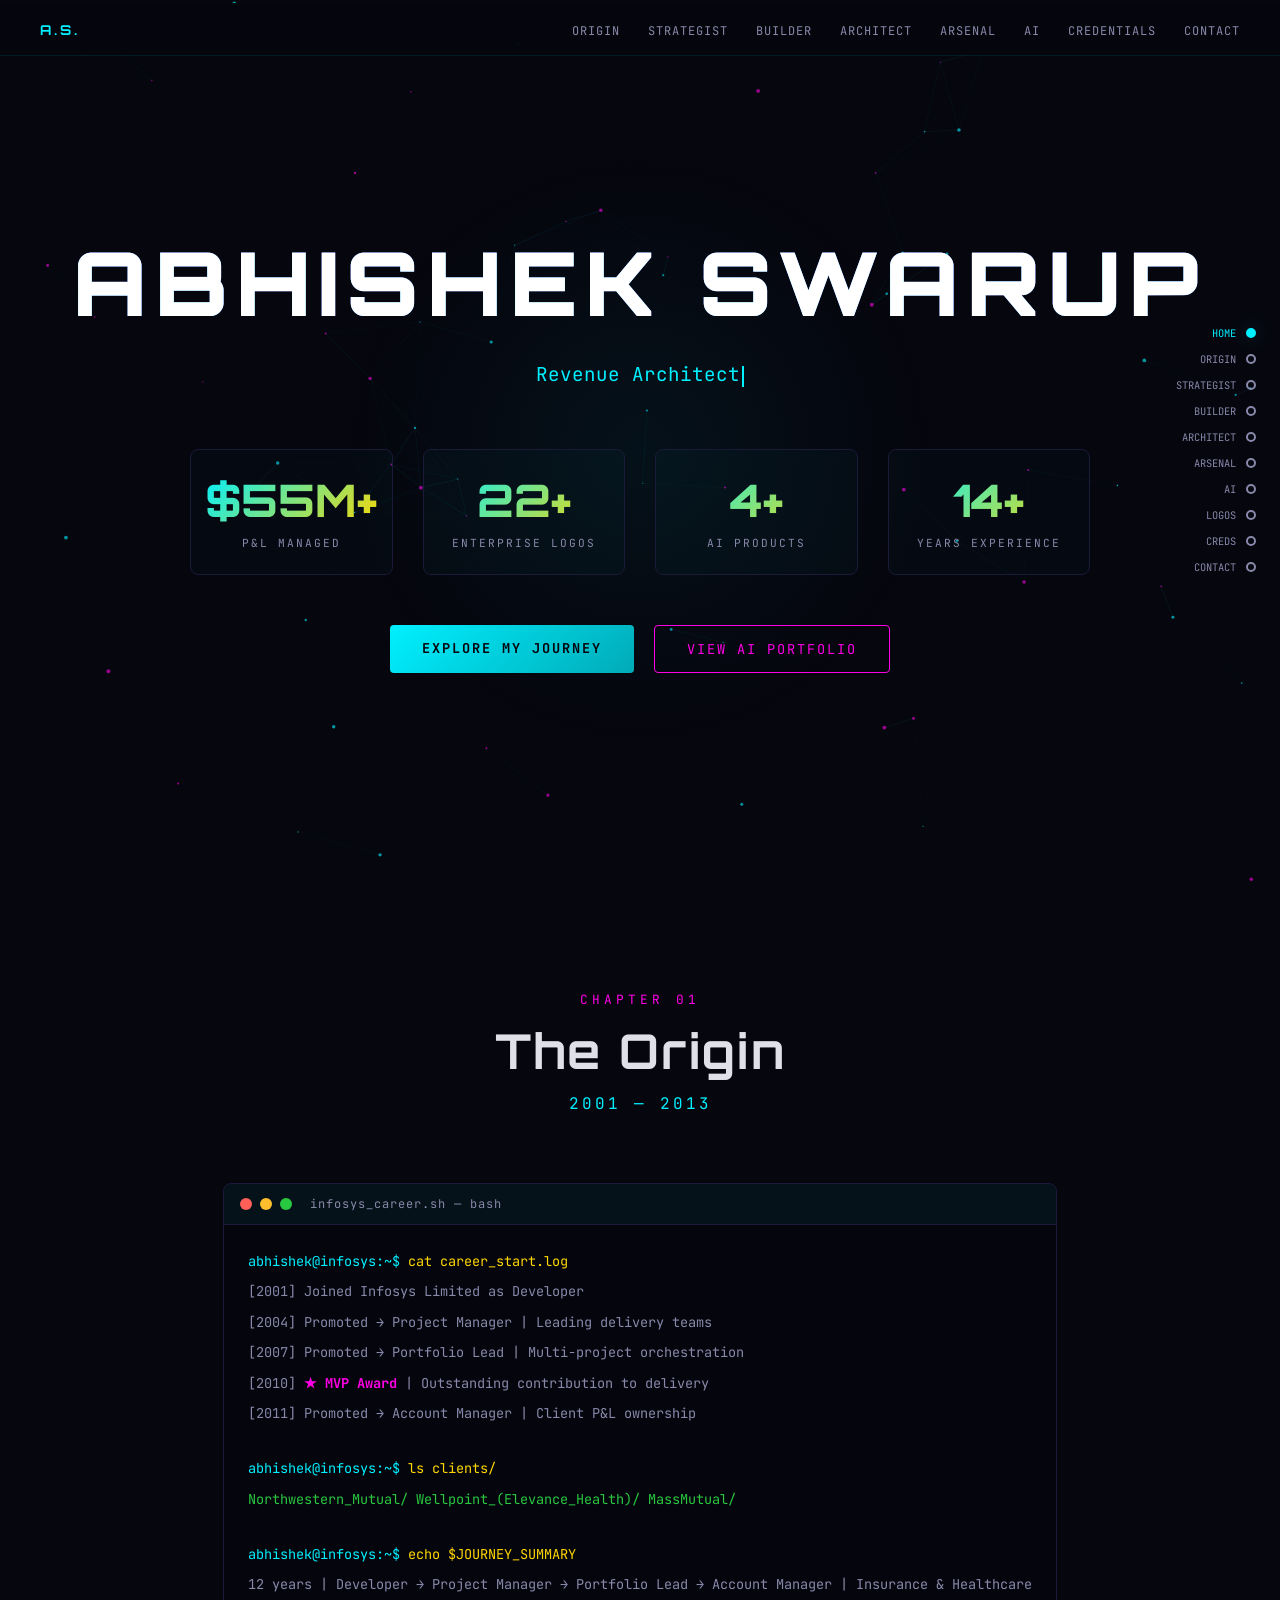
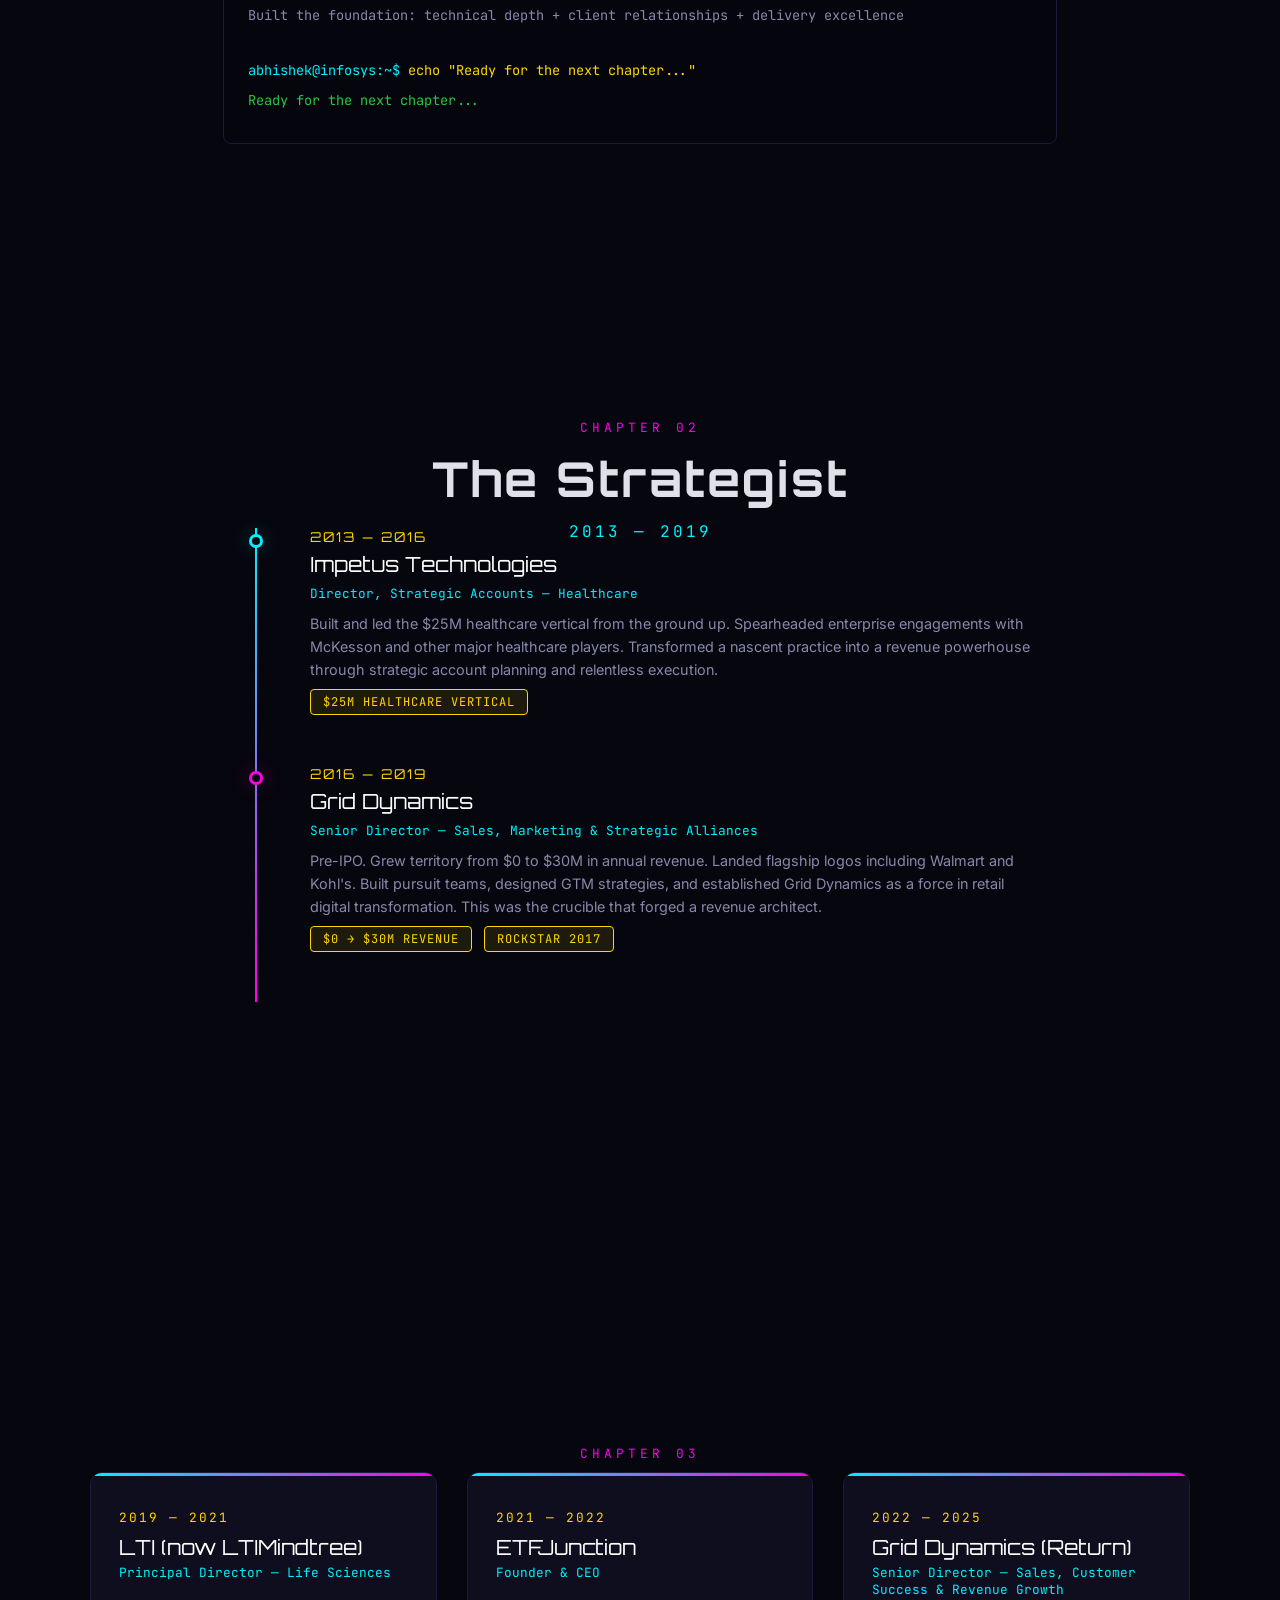
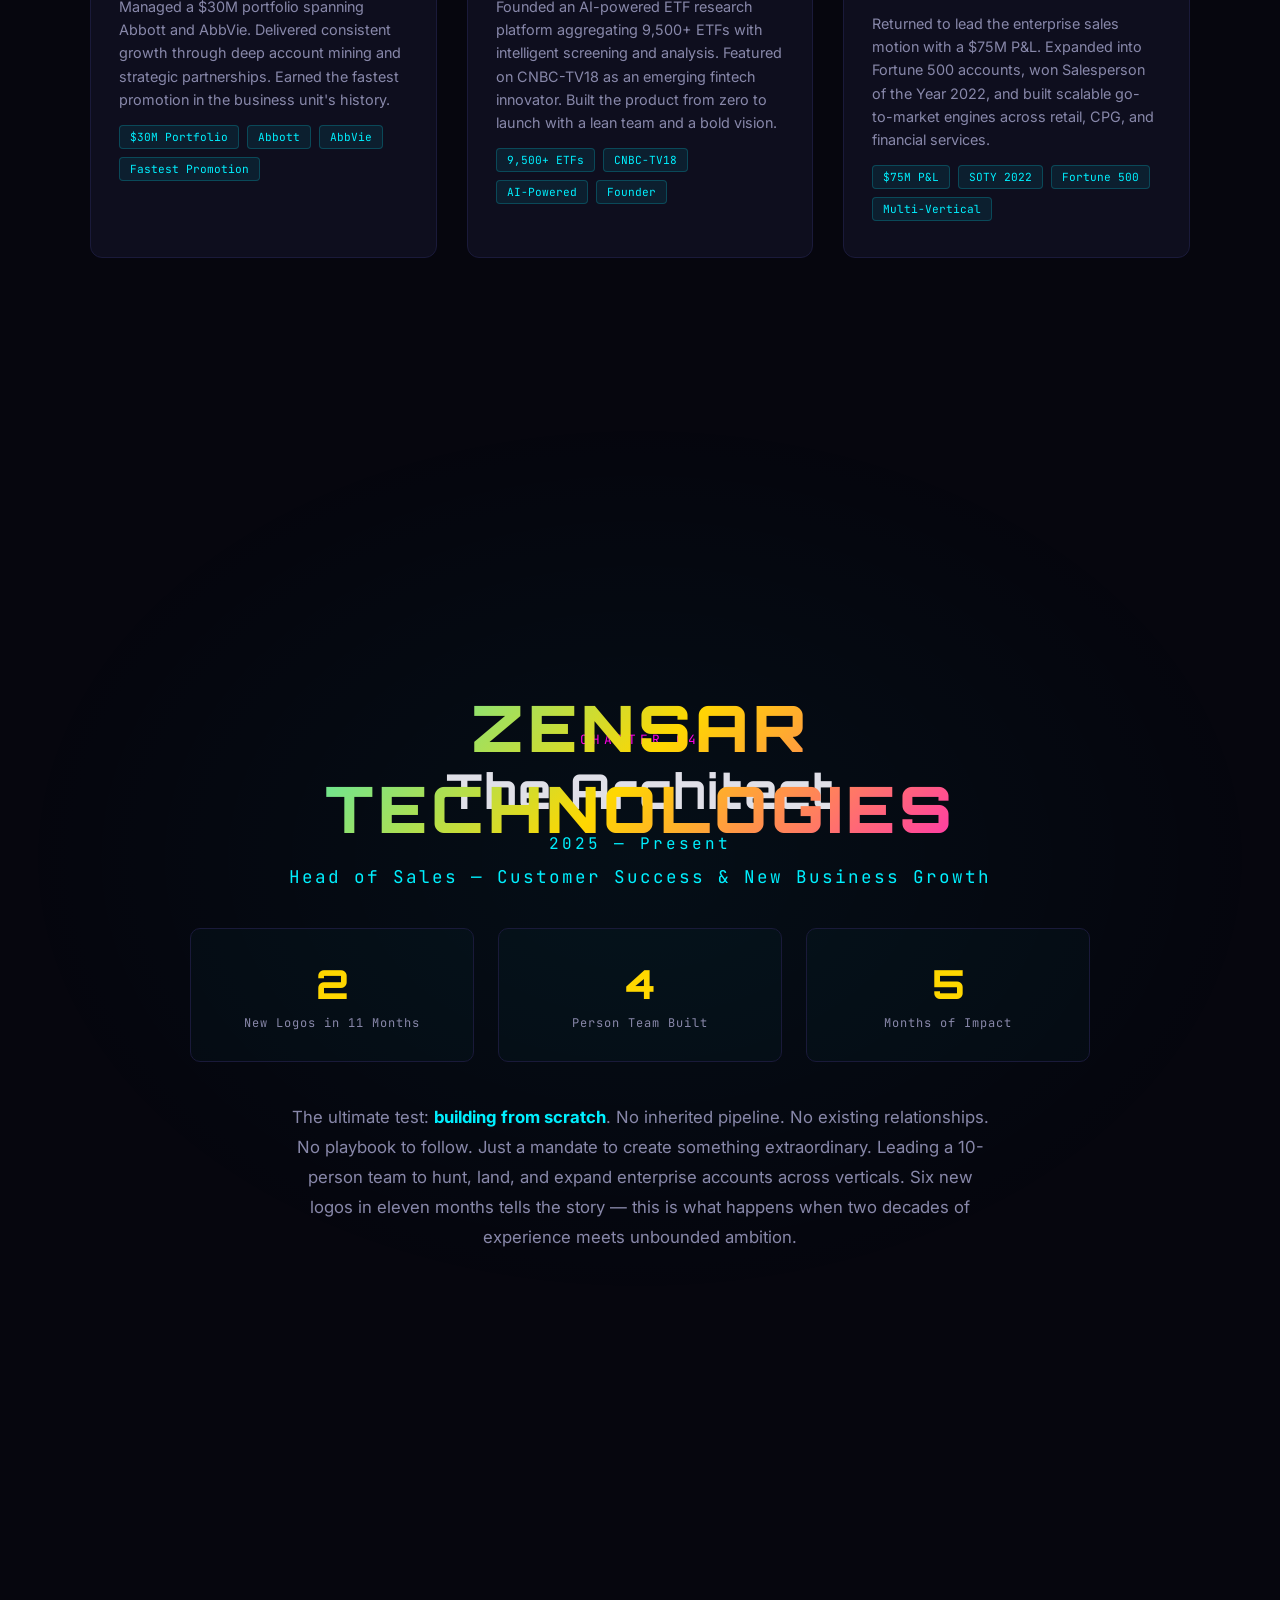
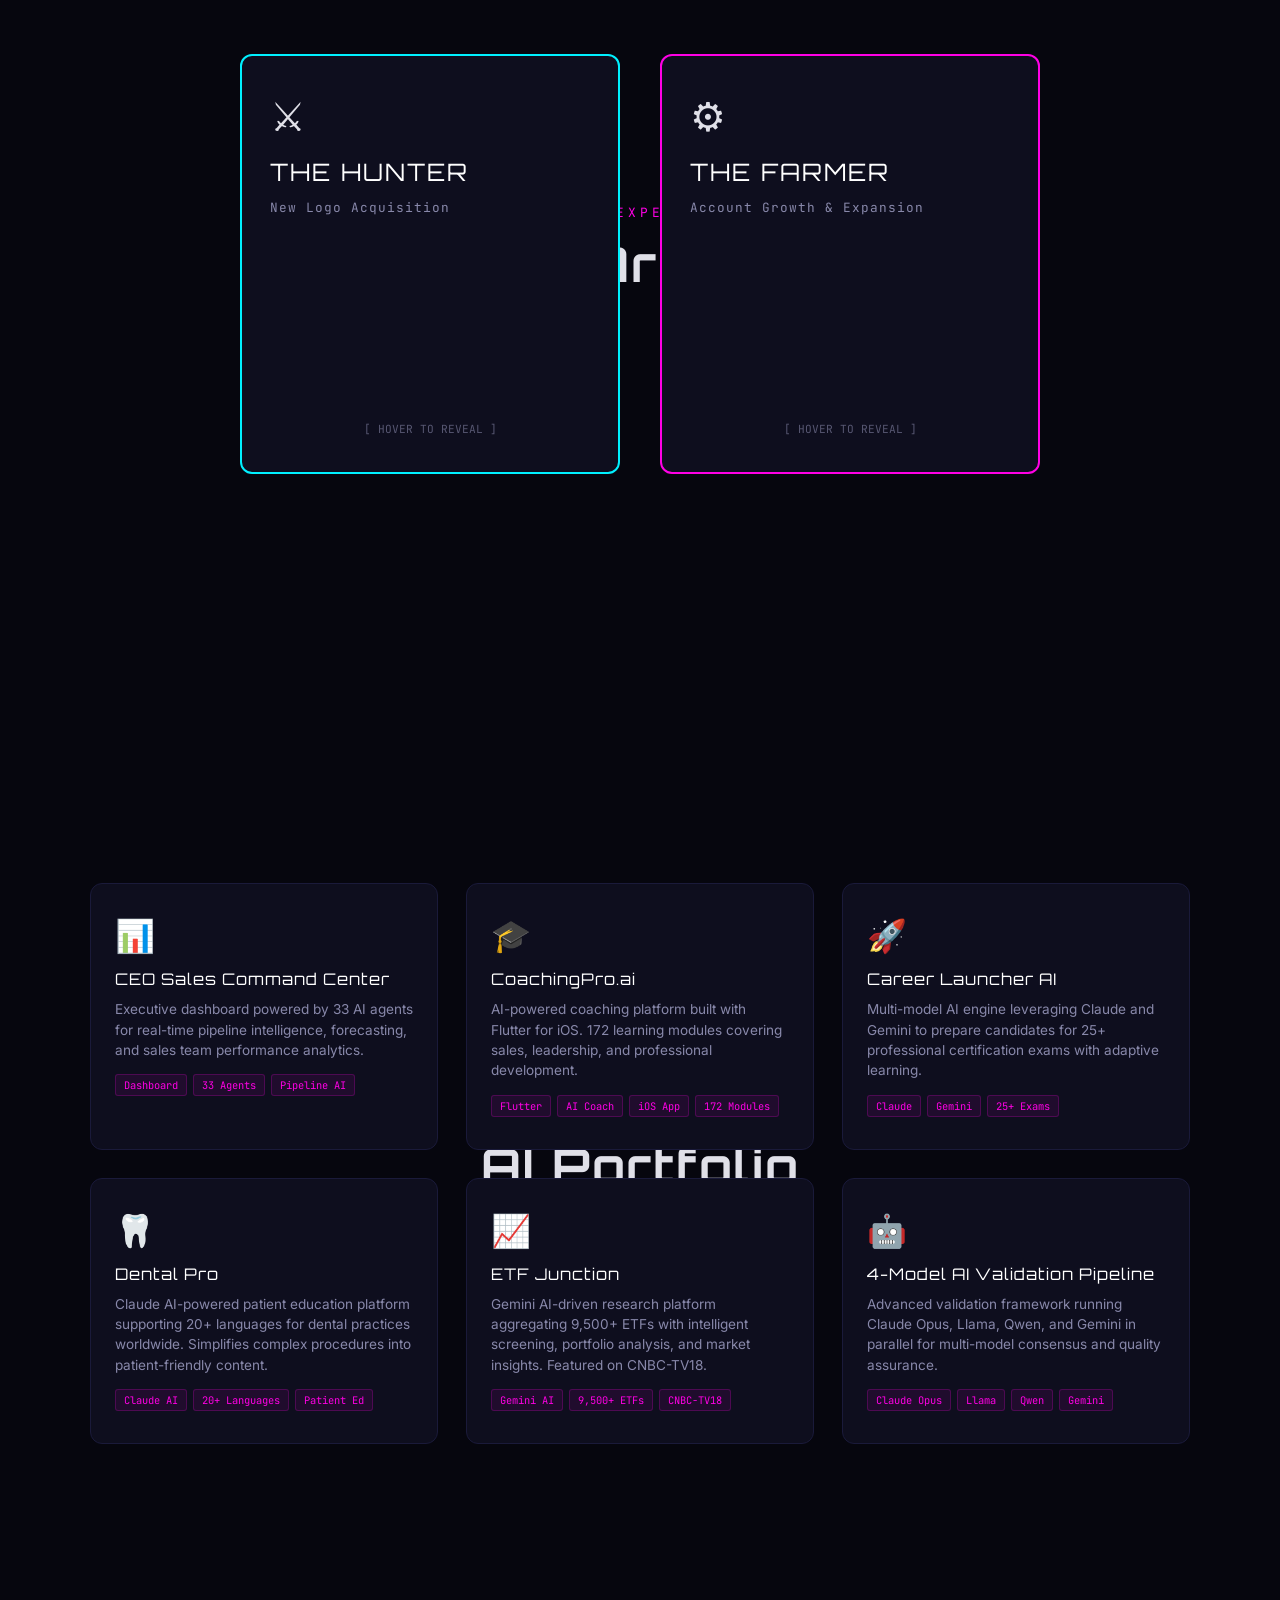
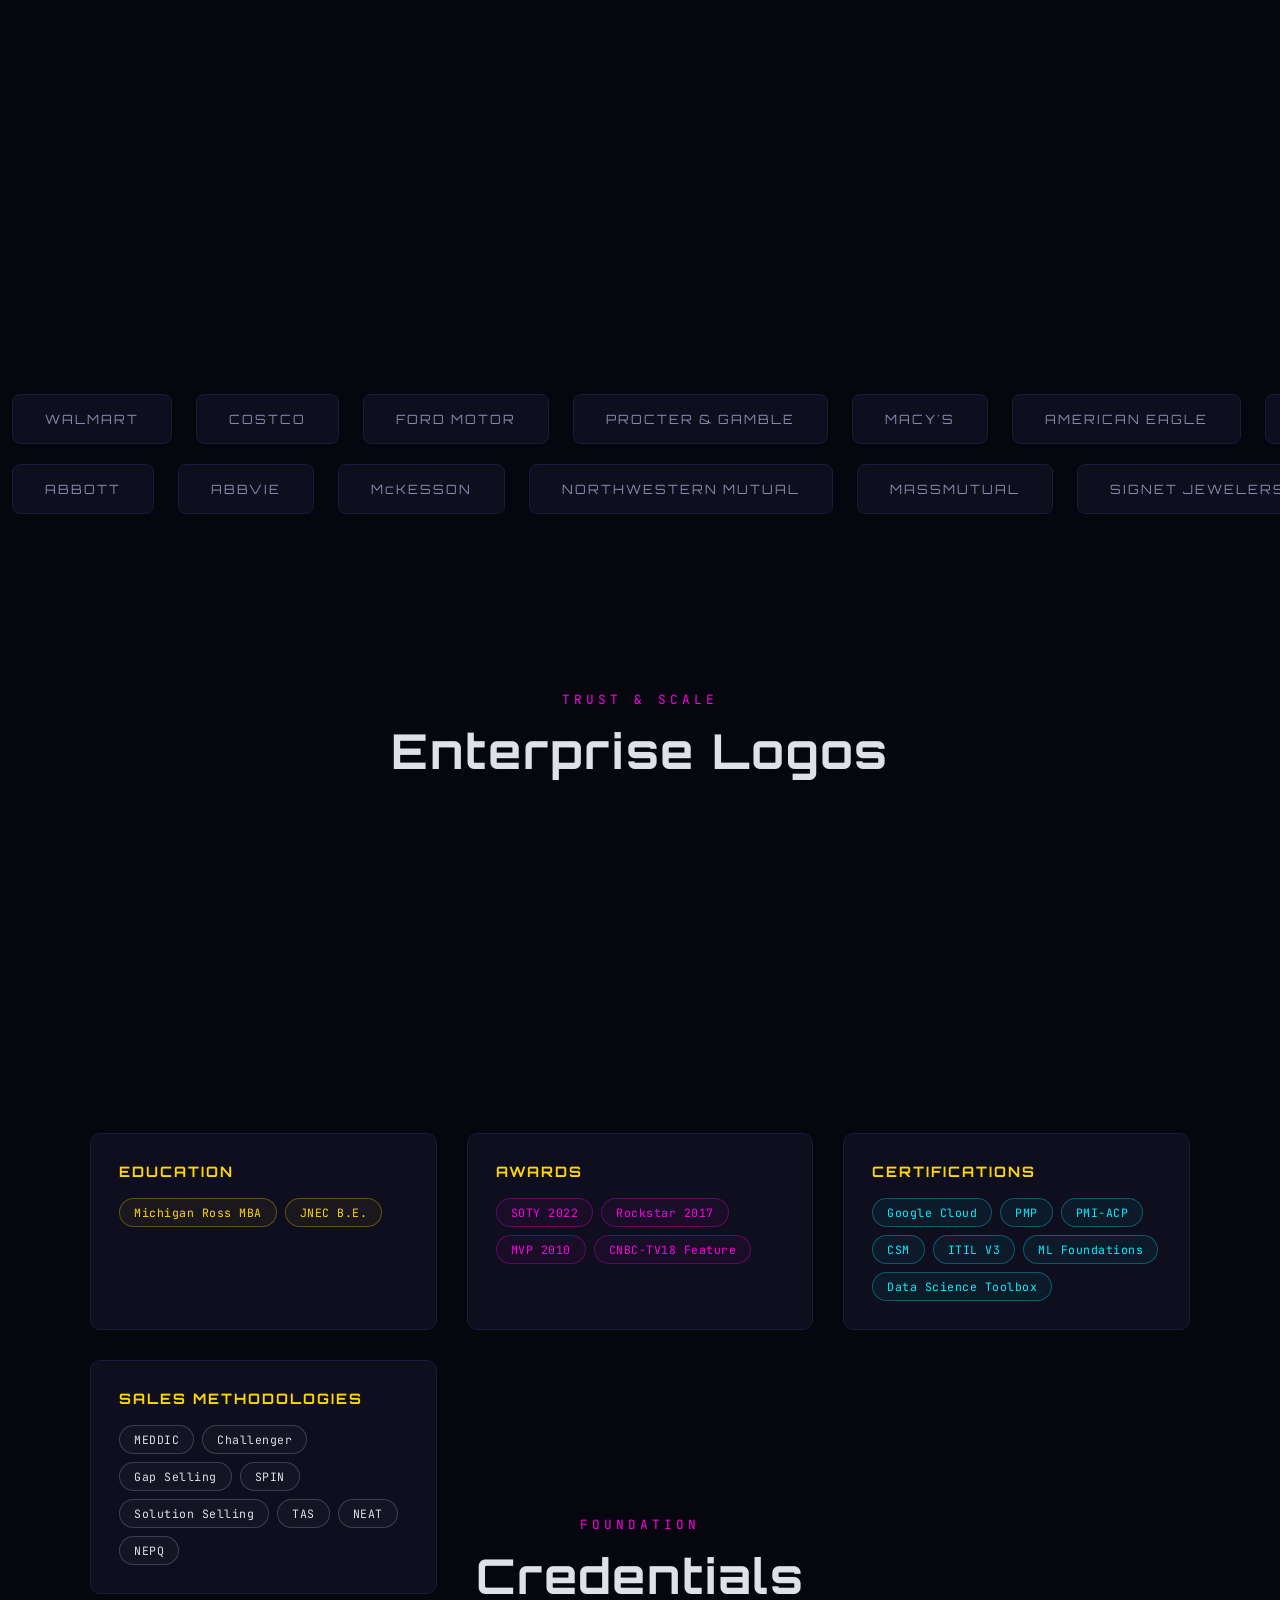
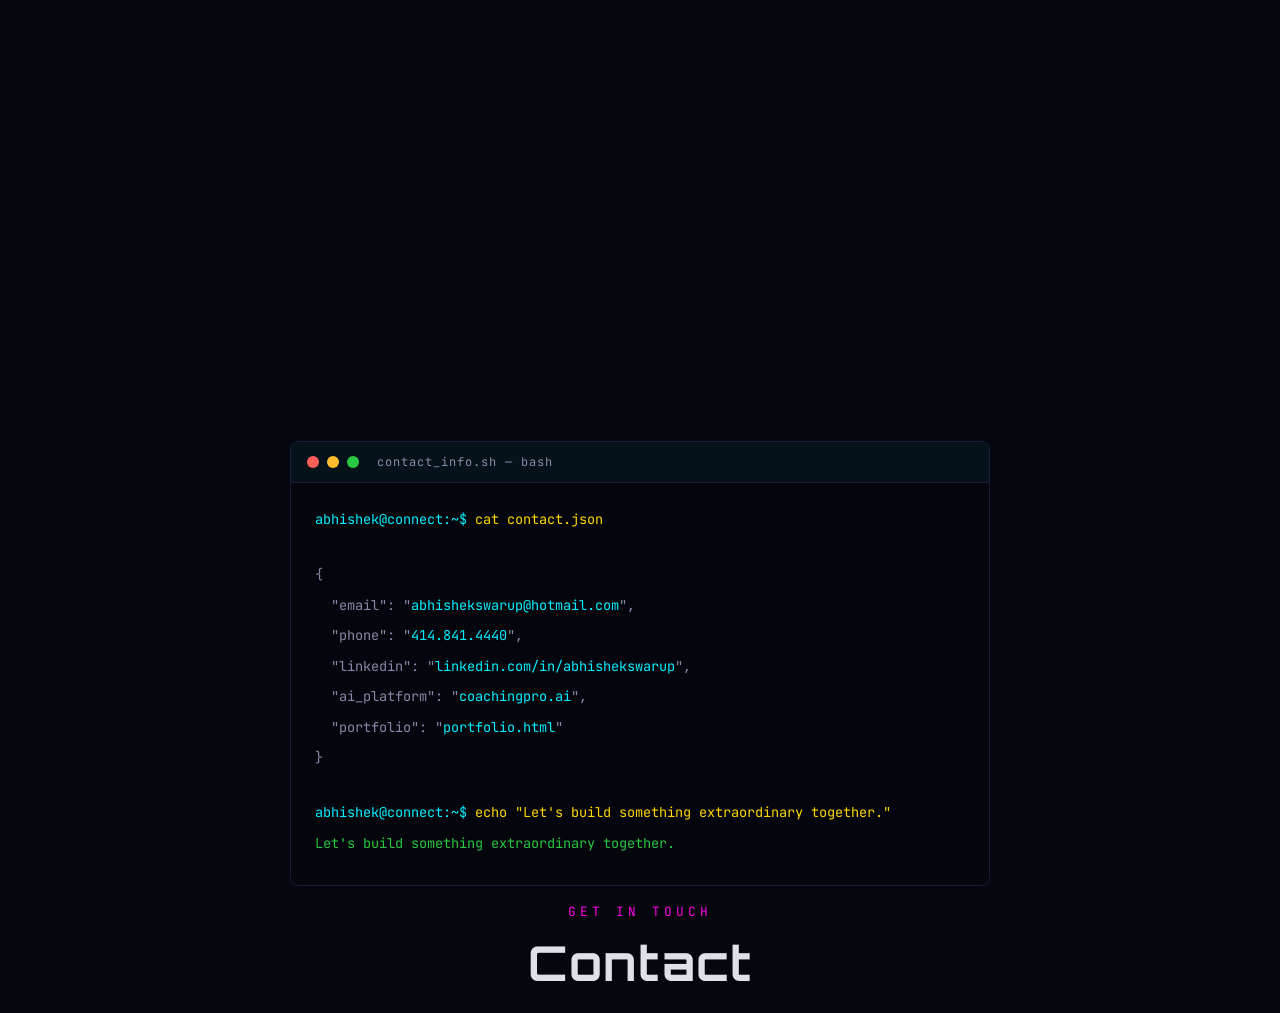
==== commit f389767f: "Add files via upload" ====
--- a/index.html
+++ b/index.html
@@ -39,7 +39,6 @@
   background: var(--bg);
   color: var(--text);
   overflow-x: hidden;
-  cursor: none;
 }
 
 ::-webkit-scrollbar { width: 6px; }
@@ -47,36 +46,8 @@
 ::-webkit-scrollbar-thumb { background: var(--cyan); border-radius: 3px; }
 
 /* ===== CUSTOM CURSOR ===== */
-#cursor-dot {
-  width: 8px; height: 8px;
-  background: var(--cyan);
-  border-radius: 50%;
-  position: fixed;
-  top: 0; left: 0;
-  pointer-events: none;
-  z-index: 99999;
-  transition: transform 0.1s ease;
-  mix-blend-mode: difference;
-}
-#cursor-glow {
-  width: 40px; height: 40px;
-  border: 1.5px solid rgba(0,240,255,0.4);
-  border-radius: 50%;
-  position: fixed;
-  top: 0; left: 0;
-  pointer-events: none;
-  z-index: 99998;
-  transition: transform 0.15s ease, width 0.3s, height 0.3s, border-color 0.3s;
-}
-#cursor-spotlight {
-  width: 300px; height: 300px;
-  background: radial-gradient(circle, rgba(0,240,255,0.06) 0%, transparent 70%);
-  border-radius: 50%;
-  position: fixed;
-  top: 0; left: 0;
-  pointer-events: none;
-  z-index: 99997;
-  transition: transform 0.3s ease;
+#cursor-dot, #cursor-glow, #cursor-spotlight {
+  display: none;
 }
 
 /* ===== SCROLL PROGRESS BAR ===== */
@@ -118,7 +89,7 @@
   font-family: var(--font-mono);
   font-size: 0.65rem;
   transition: all 0.3s ease;
-  cursor: none;
+
 }
 .floating-nav a:hover { color: var(--cyan); }
 .floating-nav a .nav-dot {
@@ -166,7 +137,7 @@
   color: var(--cyan);
   letter-spacing: 3px;
   text-decoration: none;
-  cursor: none;
+
 }
 .top-nav .nav-links {
   display: flex;
@@ -180,14 +151,14 @@
   font-size: 0.75rem;
   letter-spacing: 1px;
   transition: color 0.3s;
-  cursor: none;
+
 }
 .top-nav .nav-links a:hover { color: var(--cyan); }
 .hamburger {
   display: none;
   flex-direction: column;
   gap: 5px;
-  cursor: none;
+
   background: none;
   border: none;
   padding: 5px;
@@ -216,7 +187,7 @@
   font-family: var(--font-heading);
   font-size: 1.2rem;
   letter-spacing: 2px;
-  cursor: none;
+
 }
 .mobile-menu .close-btn {
   position: absolute;
@@ -225,7 +196,7 @@
   border: none;
   color: var(--cyan);
   font-size: 2rem;
-  cursor: none;
+
 }
 
 /* ===== SCROLL SNAP CONTAINER ===== */
@@ -461,7 +432,7 @@
   border-radius: 4px;
   text-decoration: none;
   transition: all 0.3s ease;
-  cursor: none;
+
   display: inline-block;
 }
 .btn-primary {
@@ -772,7 +743,7 @@
 .flip-card {
   height: 420px;
   perspective: 1200px;
-  cursor: none;
+
 }
 .flip-card-inner {
   position: relative;
@@ -879,7 +850,7 @@
   overflow: hidden;
   text-decoration: none;
   display: block;
-  cursor: none;
+
 }
 .ai-card::before {
   content: '';
@@ -1039,7 +1010,7 @@
   color: var(--cyan);
   text-decoration: none;
   transition: color 0.3s;
-  cursor: none;
+
 }
 .contact-terminal .terminal-body a:hover {
   color: var(--gold);
@@ -1063,9 +1034,7 @@
   .timeline::before { left: 10px; }
   .timeline-item { padding-left: 20px; }
   .timeline-item::before { left: -26px; }
-  #cursor-dot, #cursor-glow, #cursor-spotlight { display: none; }
-  body { cursor: auto; }
-  .btn-primary, .btn-secondary, a, button { cursor: auto; }
+  /* cursor already default */
 }
 @media (max-width: 480px) {
   .hero-stats { grid-template-columns: 1fr 1fr; gap: 10px; }
@@ -1184,18 +1153,17 @@
       </div>
       <div class="terminal-body">
         <div class="line"><span class="prompt">abhishek@infosys:~$ </span><span class="cmd">cat career_start.log</span></div>
-        <div class="line"><span class="output">[2001] Joined Infosys Technologies as Software Developer</span></div>
-        <div class="line"><span class="output">[2003] Promoted &rarr; Senior Developer | Building enterprise solutions</span></div>
-        <div class="line"><span class="output">[2005] Promoted &rarr; Project Manager | Leading delivery teams</span></div>
-        <div class="line"><span class="output">[2008] Promoted &rarr; Portfolio Lead | Multi-project orchestration</span></div>
+        <div class="line"><span class="output">[2001] Joined Infosys Limited as Developer</span></div>
+        <div class="line"><span class="output">[2004] Promoted &rarr; Project Manager | Leading delivery teams</span></div>
+        <div class="line"><span class="output">[2007] Promoted &rarr; Portfolio Lead | Multi-project orchestration</span></div>
         <div class="line"><span class="output">[2010] <span class="highlight">&#9733; MVP Award</span> | Outstanding contribution to delivery</span></div>
         <div class="line"><span class="output">[2011] Promoted &rarr; Account Manager | Client P&amp;L ownership</span></div>
         <br>
         <div class="line"><span class="prompt">abhishek@infosys:~$ </span><span class="cmd">ls clients/</span></div>
-        <div class="line"><span class="success">Northwestern_Mutual/  Wellpoint/  MassMutual/</span></div>
+        <div class="line"><span class="success">Northwestern_Mutual/  Wellpoint_(Elevance_Health)/  MassMutual/</span></div>
         <br>
         <div class="line"><span class="prompt">abhishek@infosys:~$ </span><span class="cmd">echo $JOURNEY_SUMMARY</span></div>
-        <div class="line"><span class="output">12 years | Developer &rarr; Account Manager | Insurance &amp; Financial Services</span></div>
+        <div class="line"><span class="output">12 years | Developer &rarr; Project Manager &rarr; Portfolio Lead &rarr; Account Manager | Insurance &amp; Healthcare</span></div>
         <div class="line"><span class="output">Built the foundation: technical depth + client relationships + delivery excellence</span></div>
         <br>
         <div class="line"><span class="prompt">abhishek@infosys:~$ </span><span class="cmd">echo "Ready for the next chapter..."</span></div>
@@ -1213,18 +1181,18 @@
     </div>
     <div class="timeline">
       <div class="timeline-item reveal-left stagger-item">
-        <div class="tl-year">2013 &mdash; 2015</div>
+        <div class="tl-year">2013 &mdash; 2016</div>
         <div class="tl-company">Impetus Technologies</div>
-        <div class="tl-role">Vice President &mdash; Healthcare &amp; Life Sciences</div>
+        <div class="tl-role">Director, Strategic Accounts &mdash; Healthcare</div>
         <div class="tl-desc">
           Built and led the $25M healthcare vertical from the ground up. Spearheaded enterprise engagements with McKesson and other major healthcare players. Transformed a nascent practice into a revenue powerhouse through strategic account planning and relentless execution.
         </div>
         <span class="tl-highlight">$25M HEALTHCARE VERTICAL</span>
       </div>
       <div class="timeline-item reveal-right stagger-item">
-        <div class="tl-year">2015 &mdash; 2019</div>
+        <div class="tl-year">2016 &mdash; 2019</div>
         <div class="tl-company">Grid Dynamics</div>
-        <div class="tl-role">VP of Sales &mdash; Midwest &amp; East</div>
+        <div class="tl-role">Senior Director &mdash; Sales, Marketing &amp; Strategic Alliances</div>
         <div class="tl-desc">
           Pre-IPO. Grew territory from $0 to $30M in annual revenue. Landed flagship logos including Walmart and Kohl's. Built pursuit teams, designed GTM strategies, and established Grid Dynamics as a force in retail digital transformation. This was the crucible that forged a revenue architect.
         </div>
@@ -1244,8 +1212,8 @@
     <div class="builder-grid">
       <div class="builder-card stagger-item" data-tilt>
         <div class="card-year">2019 &mdash; 2021</div>
-        <div class="card-company">LTIMindtree</div>
-        <div class="card-role">Senior Vice President &mdash; Healthcare &amp; Life Sciences</div>
+        <div class="card-company">LTI (now LTIMindtree)</div>
+        <div class="card-role">Principal Director &mdash; Life Sciences</div>
         <div class="card-desc">
           Managed a $30M portfolio spanning Abbott and AbbVie. Delivered consistent growth through deep account mining and strategic partnerships. Earned the fastest promotion in the business unit&apos;s history.
         </div>
@@ -1271,9 +1239,9 @@
         </div>
       </div>
       <div class="builder-card stagger-item" data-tilt>
-        <div class="card-year">2022 &mdash; 2024</div>
+        <div class="card-year">2022 &mdash; 2025</div>
         <div class="card-company">Grid Dynamics (Return)</div>
-        <div class="card-role">VP of Sales &mdash; Enterprise</div>
+        <div class="card-role">Senior Director &mdash; Sales, Customer Success &amp; Revenue Growth</div>
         <div class="card-desc">
           Returned to lead the enterprise sales motion with a $75M P&amp;L. Expanded into Fortune 500 accounts, won Salesperson of the Year 2022, and built scalable go-to-market engines across retail, CPG, and financial services.
         </div>
@@ -1296,7 +1264,7 @@
     </div>
     <div class="architect-content">
       <div class="architect-big-title reveal">ZENSAR TECHNOLOGIES</div>
-      <div class="architect-subtitle reveal">Head of Sales &mdash; Building the Future</div>
+      <div class="architect-subtitle reveal">Head of Sales &mdash; Customer Success &amp; New Business Growth</div>
       <div class="architect-stats">
         <div class="arch-stat stagger-item">
           <span class="arch-num"><span class="counter" data-target="6">0</span></span>
